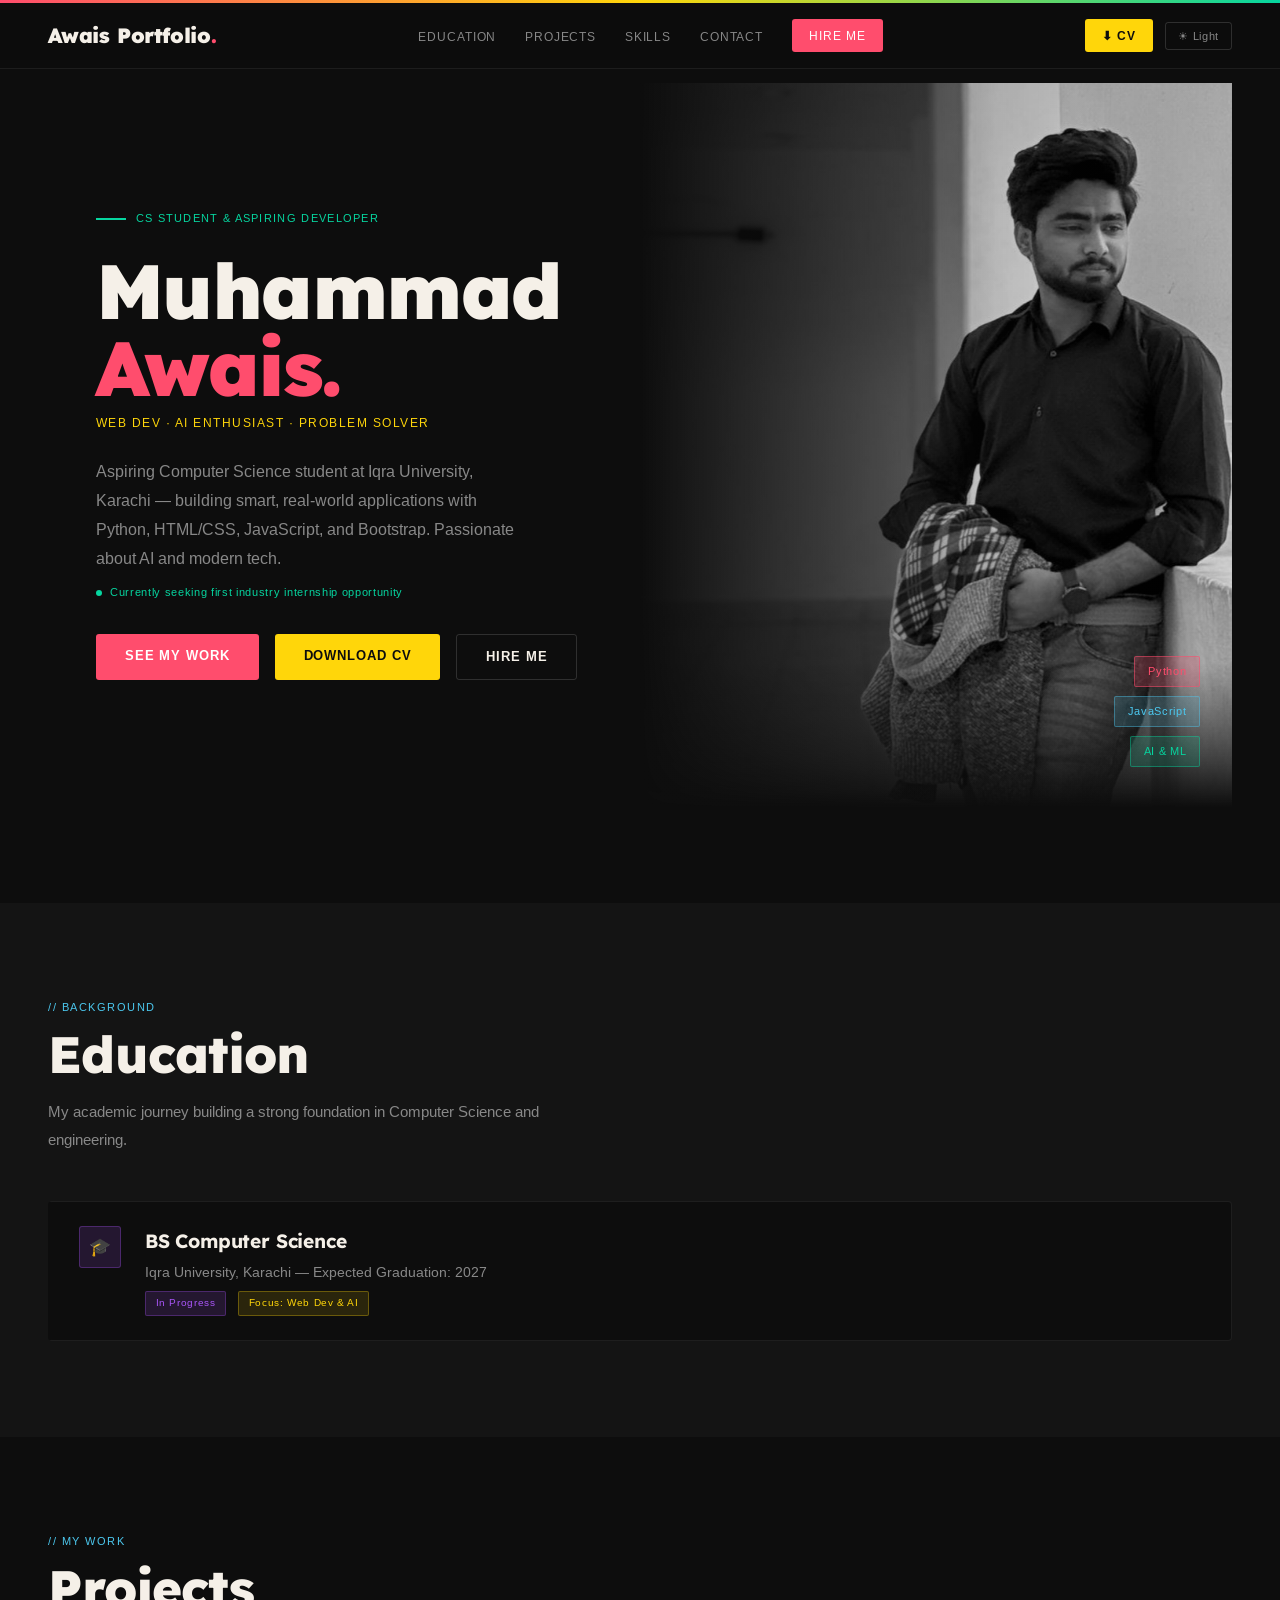
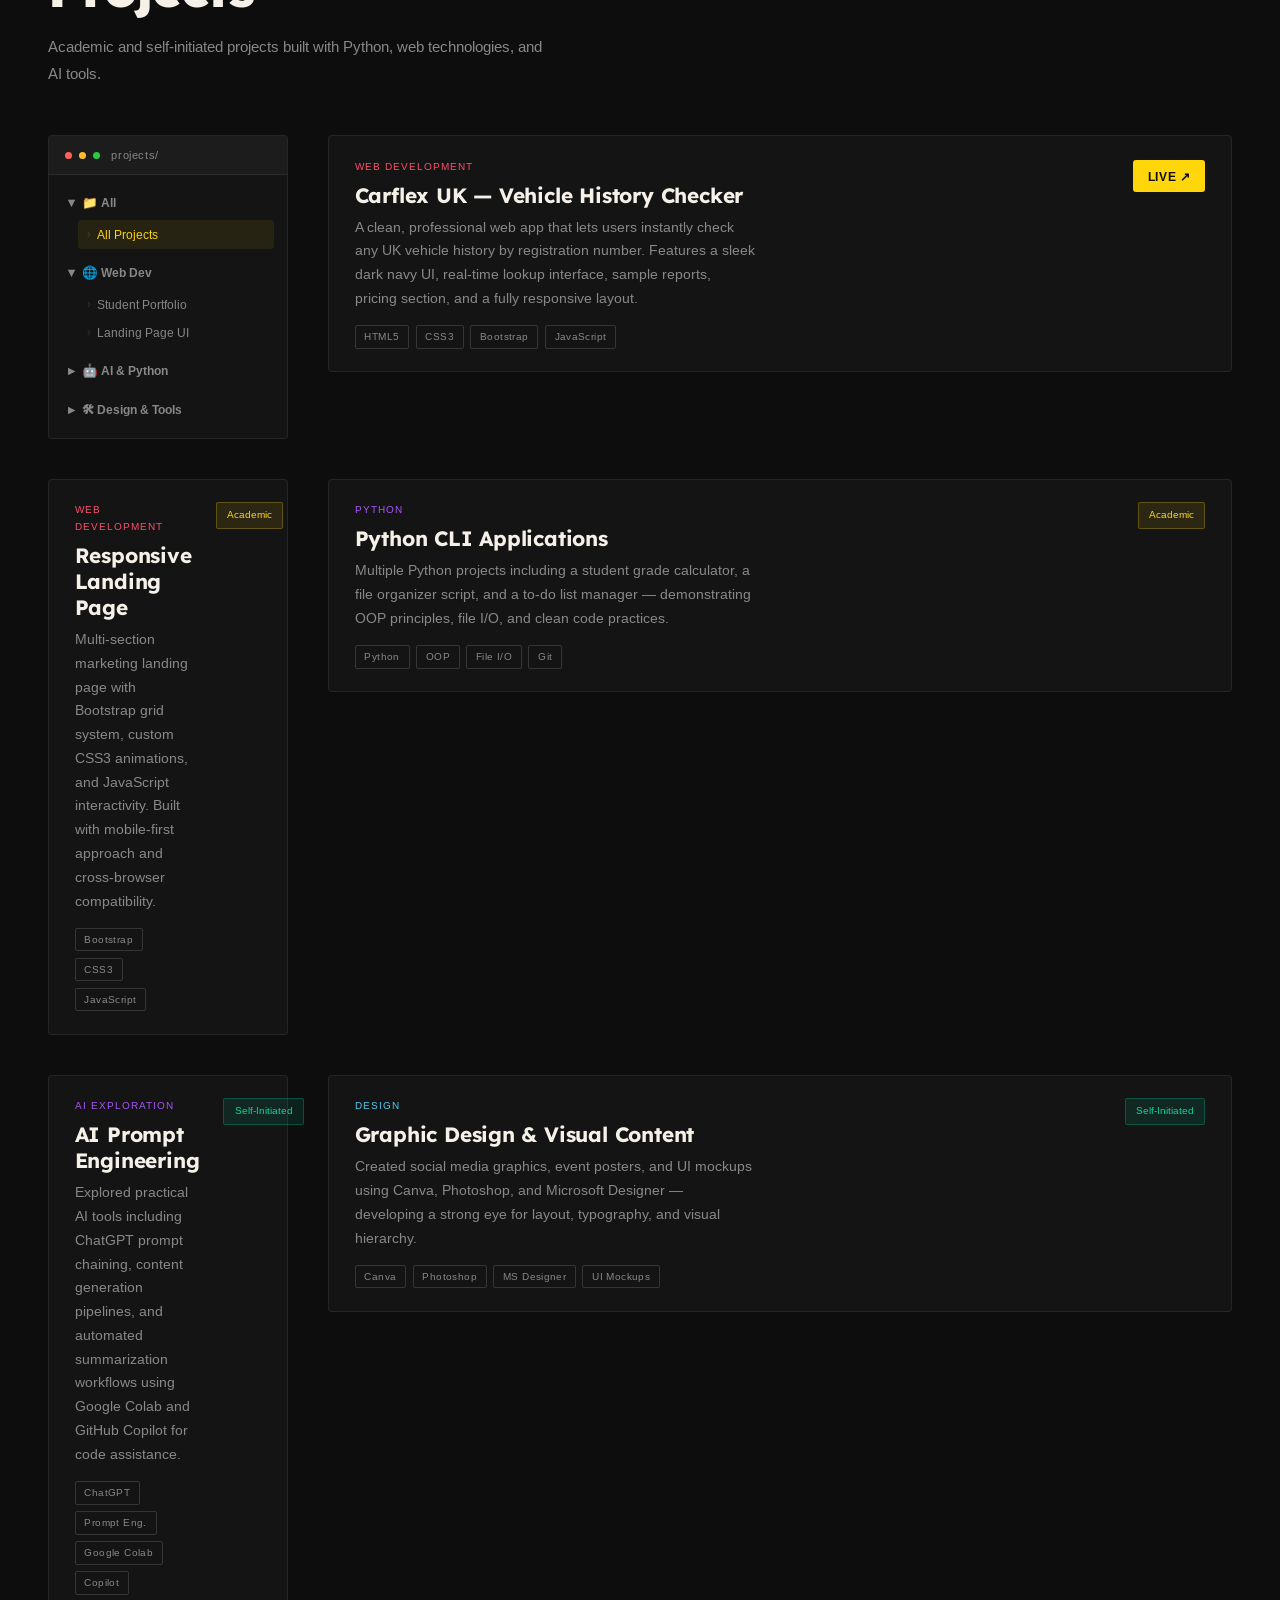
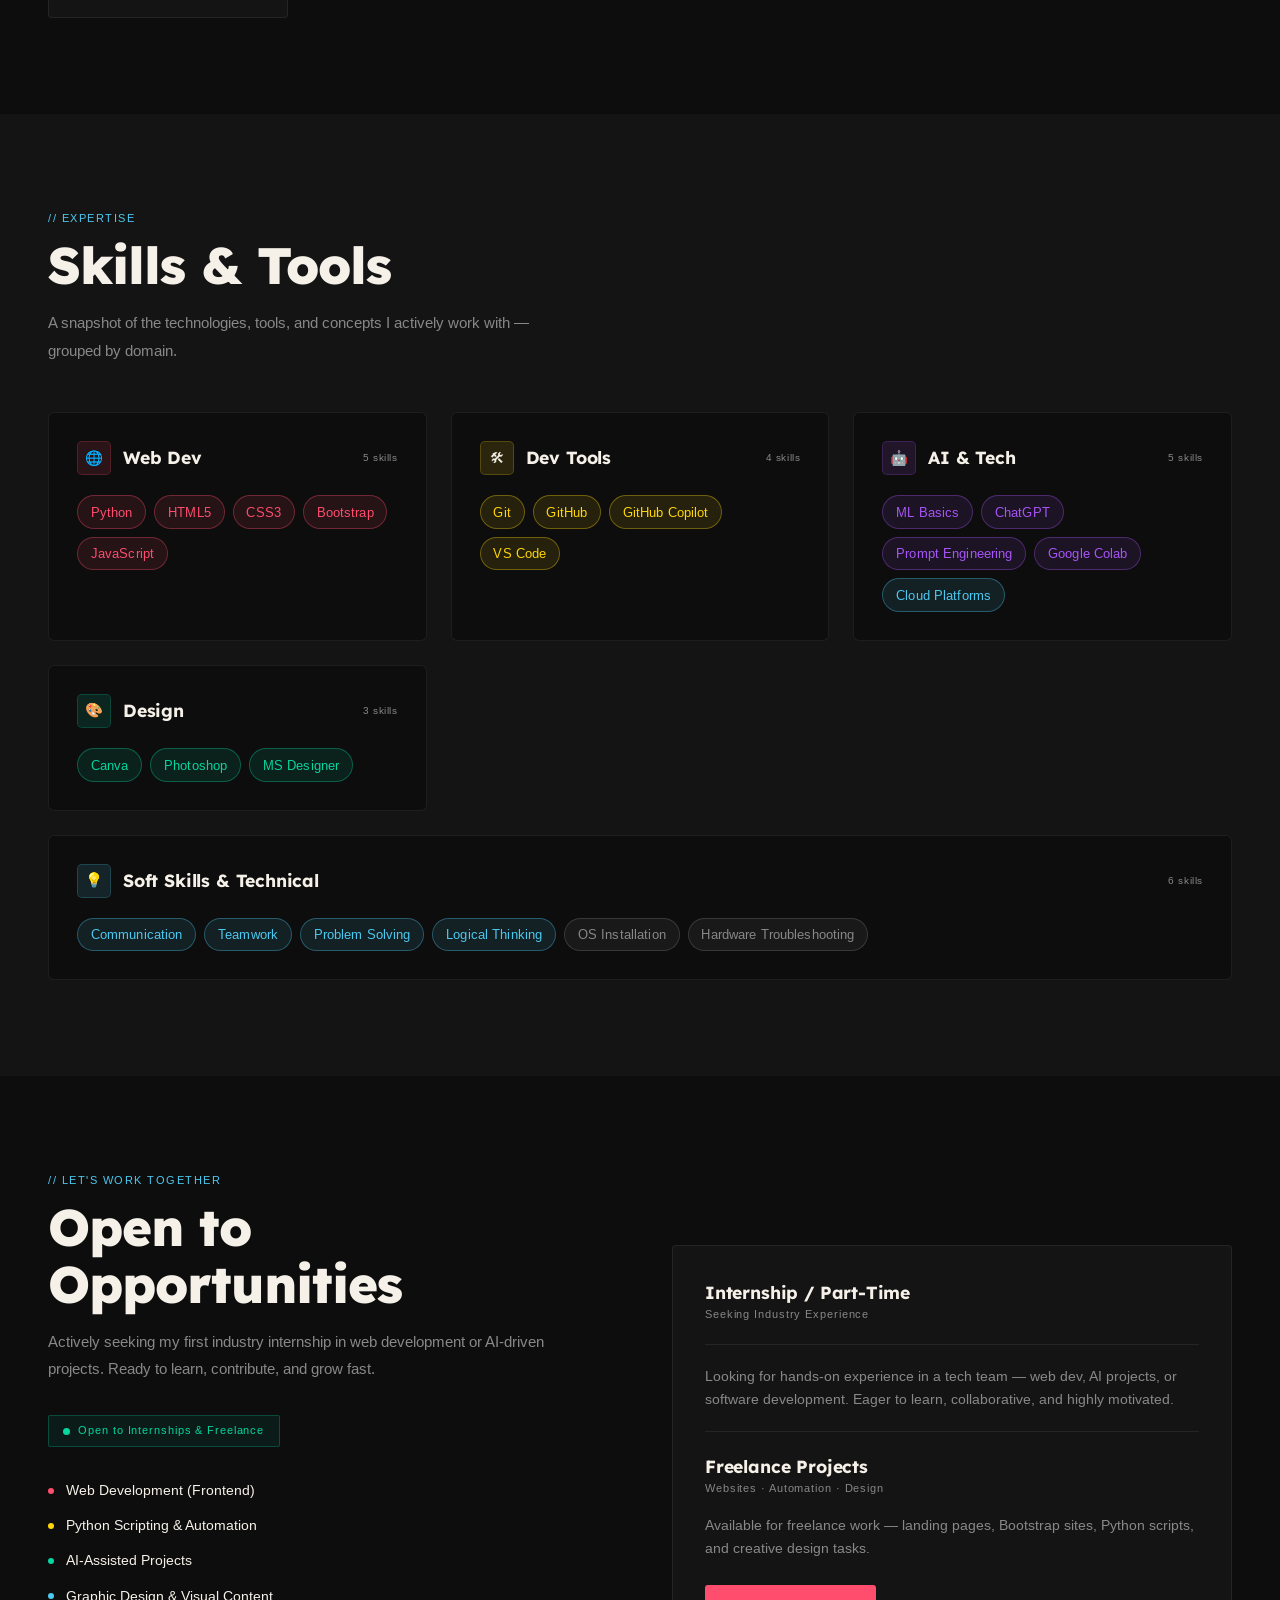
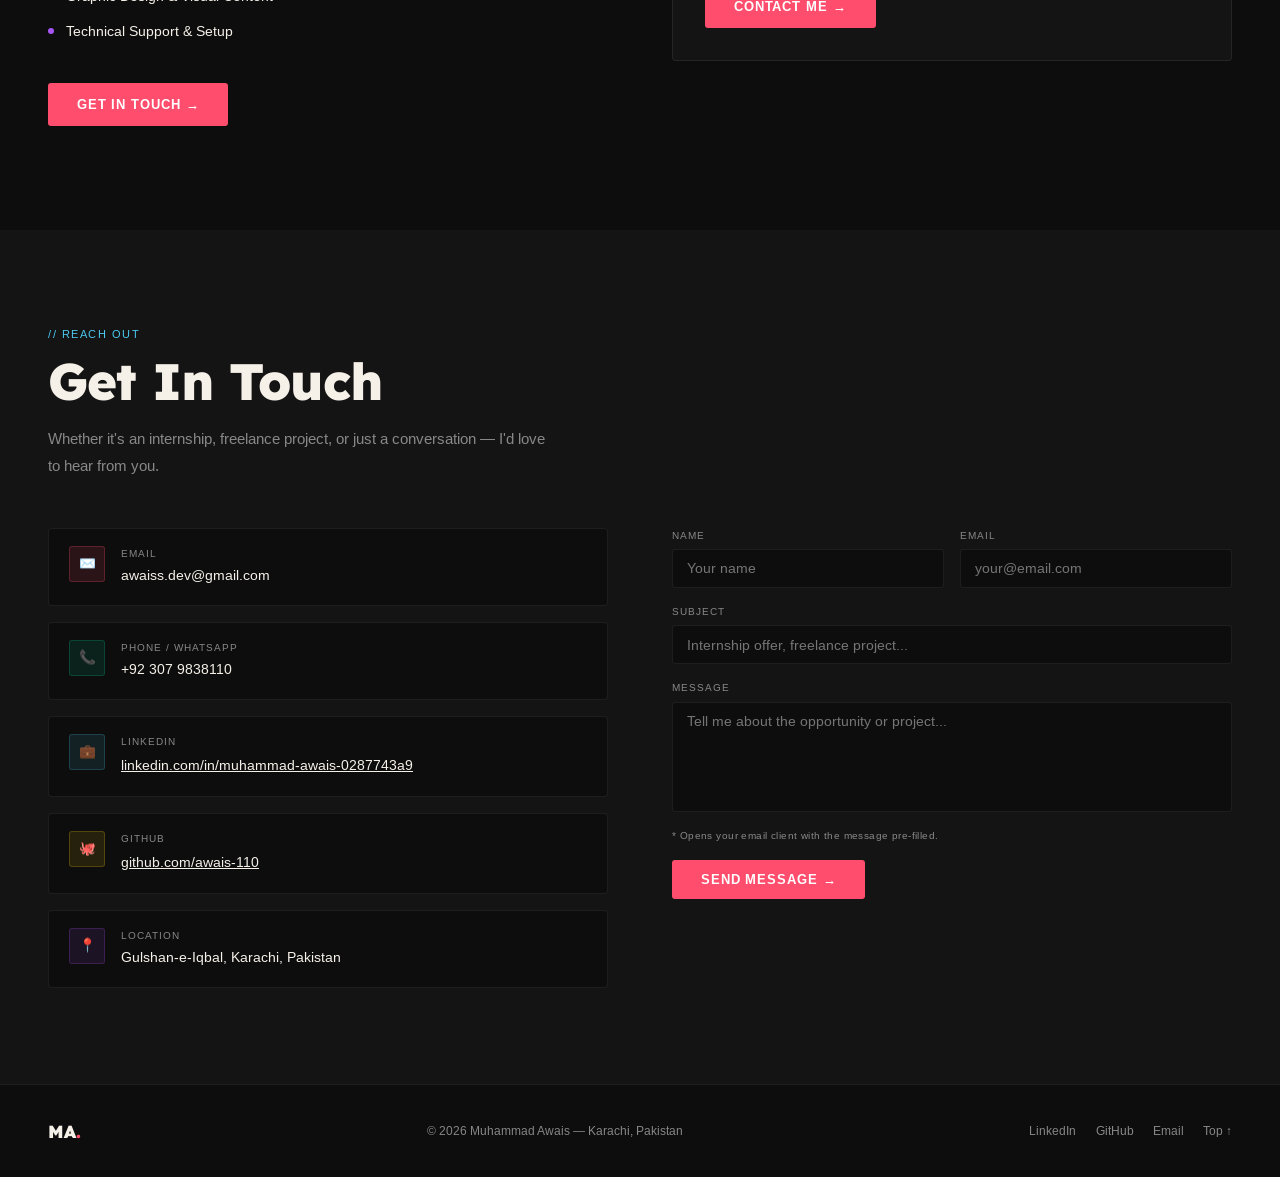
==== index.html @ 77115d13 "Rename to index.html" ====
<!DOCTYPE html>
<html lang="en">
<head>
<meta charset="UTF-8"/>
<meta name="viewport" content="width=device-width, initial-scale=1.0"/>
<title>Muhammad Awais — Portfolio</title>
<meta name="description" content="Muhammad Awais — CS student at Iqra University, Karachi. Aspiring web developer & AI enthusiast. Open to internships and freelance projects." />
<meta name="keywords" content="Muhammad Awais, portfolio, web developer, python, karachi, iqra university, internship, html css javascript" />
<meta name="author" content="Muhammad Awais" />
<meta property="og:title" content="Muhammad Awais — Portfolio" />
<meta property="og:description" content="Aspiring CS student & web developer from Karachi. Skilled in Python, HTML, CSS, Bootstrap, JavaScript & AI tools." />
<meta property="og:type" content="website" />
<meta property="og:url" content="https://muhammadawais.netlify.app/" />
<meta name="twitter:card" content="summary" />
<meta name="twitter:title" content="Muhammad Awais — Portfolio" />
<meta name="twitter:description" content="Aspiring web developer & AI enthusiast. Open to internships." />
<link rel="icon" type="image/svg+xml" href="data:image/svg+xml,<svg xmlns='http://www.w3.org/2000/svg' viewBox='0 0 32 32'><rect width='32' height='32' rx='6' fill='%23ff4d6d'/><text x='50%25' y='50%25' dominant-baseline='central' text-anchor='middle' font-family='Arial Black,sans-serif' font-size='13' font-weight='900' fill='white'>MA</text></svg>" />
<link rel="preconnect" href="https://fonts.googleapis.com"/>
<link rel="preconnect" href="https://fonts.gstatic.com" crossorigin/>
<link href="https://fonts.googleapis.com/css2?family=Arimo:ital,wght@0,400..700;1,400..700&family=Lexend+Deca:wght@100..900&display=swap" rel="stylesheet"/>
<style>
*,*::before,*::after{box-sizing:border-box;margin:0;padding:0}
:root{
  --bg:#0d0d0d;--bg2:#141414;--bg3:#1c1c1c;
  --border:rgba(255,255,255,0.07);--border2:rgba(255,255,255,0.14);
  --text:#f5f0e8;--muted:#888;
  --c1:#ff4d6d;--c2:#ffd60a;--c3:#06d6a0;--c4:#4cc9f0;--c5:#a855f7;
  --ff-head:'Lexend Deca',sans-serif;
  --ff-body:'Arimo',sans-serif;
  --ff-mono:'Arimo',sans-serif;
}
body.light{
  --bg:#f4f4ef;--bg2:#eaeae5;--bg3:#dededa;
  --border:rgba(0,0,0,0.08);--border2:rgba(0,0,0,0.16);
  --text:#0d0d0d;--muted:#555;
}
html{scroll-behavior:smooth}
body{background:var(--bg);color:var(--text);font-family:var(--ff-body);font-weight:400;line-height:1.6;overflow-x:hidden;transition:background 0.4s,color 0.4s}

/* COLOR STRIP */
.color-strip{height:3px;background:linear-gradient(to right,var(--c1),var(--c2),var(--c3),var(--c4),var(--c5));animation:stripSlide 4s linear infinite;background-size:200% 100%}
@keyframes stripSlide{0%{background-position:0% 0%}100%{background-position:200% 0%}}

/* NAV */
nav{position:fixed;top:3px;left:0;right:0;z-index:100;display:flex;align-items:center;justify-content:space-between;padding:1rem 3rem;border-bottom:1px solid var(--border);backdrop-filter:blur(20px);background:rgba(13,13,13,0.82);transition:background 0.3s}
body.light nav{background:rgba(244,244,239,0.9)}
.nav-logo{font-family:var(--ff-head);font-size:1.3rem;font-weight:900;letter-spacing:-0.01em;text-decoration:none;color:var(--text);transition:letter-spacing 0.3s}
.nav-logo:hover{letter-spacing:0.04em}
.nav-logo span{color:var(--c1)}
.nav-links{display:flex;align-items:center;gap:1.8rem;list-style:none}
.nav-links a{font-size:0.78rem;font-weight:500;letter-spacing:0.07em;text-transform:uppercase;color:var(--muted);text-decoration:none;transition:color 0.2s;position:relative}
.nav-links a::after{content:'';position:absolute;bottom:-3px;left:0;width:0;height:1px;background:var(--c1);transition:width 0.25s}
.nav-links a:hover{color:var(--text)}
.nav-links a:hover::after{width:100%}
.nav-right{display:flex;align-items:center;gap:0.75rem}

/* BUTTONS */
.btn-primary{background:var(--c1);color:#fff;padding:0.7rem 1.8rem;border:none;border-radius:3px;font-family:var(--ff-body);font-size:0.82rem;font-weight:600;letter-spacing:0.07em;text-transform:uppercase;cursor:pointer;text-decoration:none;display:inline-block;position:relative;overflow:hidden;transition:transform 0.2s,box-shadow 0.2s}
.btn-primary::before{content:'';position:absolute;top:0;left:-100%;width:100%;height:100%;background:rgba(255,255,255,0.15);transition:left 0.35s ease}
.btn-primary:hover{transform:translateY(-2px);box-shadow:0 8px 25px rgba(255,77,109,0.4)}
.btn-primary:hover::before{left:100%}
.btn-primary:active{transform:translateY(0) scale(0.97)}

.btn-cv{background:var(--c2);color:#0d0d0d;padding:0.7rem 1.8rem;border:none;border-radius:3px;font-family:var(--ff-body);font-size:0.82rem;font-weight:600;letter-spacing:0.07em;text-transform:uppercase;cursor:pointer;text-decoration:none;display:inline-block;position:relative;overflow:hidden;transition:transform 0.2s,box-shadow 0.2s}
.btn-cv::before{content:'';position:absolute;top:0;left:-100%;width:100%;height:100%;background:rgba(255,255,255,0.2);transition:left 0.35s ease}
.btn-cv:hover{transform:translateY(-2px);box-shadow:0 8px 25px rgba(255,214,10,0.4)}
.btn-cv:hover::before{left:100%}
.btn-cv:active{transform:translateY(0) scale(0.97)}

.btn-outline{background:transparent;color:var(--text);padding:0.7rem 1.8rem;border:1px solid var(--border2);border-radius:3px;font-family:var(--ff-body);font-size:0.82rem;font-weight:600;letter-spacing:0.07em;text-transform:uppercase;cursor:pointer;text-decoration:none;display:inline-block;position:relative;overflow:hidden;transition:border-color 0.25s,color 0.25s,transform 0.2s}
.btn-outline::before{content:'';position:absolute;inset:0;background:var(--c4);opacity:0;transition:opacity 0.25s;z-index:-1}
.btn-outline:hover{border-color:var(--c4);color:#0d0d0d;transform:translateY(-2px)}
.btn-outline:hover::before{opacity:1}
.btn-outline:active{transform:translateY(0) scale(0.97)}

.cv-btn{background:var(--c2);color:#0d0d0d;padding:0.42rem 1.1rem;border-radius:3px;font-size:0.75rem;font-weight:600;letter-spacing:0.07em;text-transform:uppercase;text-decoration:none;font-family:var(--ff-body);transition:transform 0.2s,box-shadow 0.2s;display:inline-block}
.cv-btn:hover{transform:translateY(-2px);box-shadow:0 6px 18px rgba(255,214,10,0.35)}
.cv-btn:active{transform:scale(0.97)}

.hire-btn{background:var(--c1);color:#fff !important;padding:0.42rem 1.1rem;border-radius:3px;font-size:0.78rem !important;letter-spacing:0.07em;transition:transform 0.2s,box-shadow 0.2s !important;display:inline-block}
.hire-btn:hover{transform:translateY(-2px);box-shadow:0 6px 18px rgba(255,77,109,0.4) !important;opacity:1 !important}
.hire-btn:active{transform:scale(0.97)}

.theme-btn{background:none;border:1px solid var(--border2);border-radius:3px;color:var(--muted);font-family:var(--ff-mono);font-size:0.68rem;letter-spacing:0.06em;padding:0.38rem 0.75rem;cursor:pointer;transition:all 0.2s;display:flex;align-items:center;gap:0.35rem}
.theme-btn:hover{border-color:var(--c2);color:var(--c2);transform:translateY(-1px)}

/* HERO */
.hero{min-height:100vh;display:grid;grid-template-columns:1fr 1fr;padding-top:80px}
.hero-left{display:flex;flex-direction:column;justify-content:center;padding:5rem 3rem}

/* Hero text stagger animations */
.hero-tag{font-family:var(--ff-mono);font-size:0.68rem;color:var(--c3);letter-spacing:0.12em;text-transform:uppercase;margin-bottom:1.5rem;display:flex;align-items:center;gap:0.6rem;opacity:0;animation:slideUp 0.6s ease 0.2s forwards}
.hero-tag::before{content:'';width:30px;height:2px;background:var(--c3)}
.hero-name{font-family:var(--ff-head);font-size:clamp(3rem,6vw,5.5rem);font-weight:900;line-height:1.0;letter-spacing:-0.02em;margin-bottom:0.5rem;opacity:0;animation:slideUp 0.7s ease 0.35s forwards}
.hero-name .line2{color:var(--c1)}
.hero-title{font-family:var(--ff-mono);font-size:0.78rem;font-weight:500;color:var(--c2);letter-spacing:0.12em;margin-bottom:1.5rem;text-transform:uppercase;opacity:0;animation:slideUp 0.6s ease 0.5s forwards}
.hero-bio{font-size:0.97rem;color:var(--muted);max-width:430px;line-height:1.85;margin-bottom:0.75rem;opacity:0;animation:slideUp 0.6s ease 0.65s forwards}
.hero-seeking{font-family:var(--ff-mono);font-size:0.7rem;color:var(--c3);letter-spacing:0.06em;margin-bottom:2rem;display:flex;align-items:center;gap:0.5rem;opacity:0;animation:slideUp 0.6s ease 0.75s forwards}
.seek-dot{width:6px;height:6px;border-radius:50%;background:var(--c3);animation:blink 2s infinite;flex-shrink:0}
.hero-ctas{display:flex;gap:1rem;flex-wrap:wrap;opacity:0;animation:slideUp 0.6s ease 0.88s forwards}

@keyframes slideUp{from{opacity:0;transform:translateY(28px)}to{opacity:1;transform:translateY(0)}}
@keyframes blink{0%,100%{opacity:1}50%{opacity:0.25}}

/* HERO IMAGE */
.hero-right{position:relative;overflow:hidden;display:flex;align-items:stretch}
/* Make hero image blend with background */
.hero-photo-wrap{width:100%;height:100%;position:relative;overflow:hidden}
.hero-photo{width:100%;height:100%;object-fit:cover;object-position:55% 8%;display:block;transform:scale(1.08);animation:heroReveal 1.2s cubic-bezier(0.25,1,0.5,1) 0.1s forwards}
@keyframes heroReveal{
  0%{transform:scale(1.15);filter:brightness(0.3) grayscale(100%)}
  60%{filter:brightness(0.7) grayscale(40%)}
  100%{transform:scale(1.0);filter:brightness(1) grayscale(0%)}
}
/* Add a soft fade at the image edge for blending */
.hero-overlay{position:absolute;inset:0;background:linear-gradient(to right,var(--bg) 0%,rgba(13,13,13,0.18) 60%,transparent 100%),linear-gradient(to top,var(--bg) 0%,transparent 20%)}
body.light .hero-overlay{background:linear-gradient(to right,var(--bg) 0%,rgba(244,244,239,0.18) 60%,transparent 100%),linear-gradient(to top,var(--bg) 0%,transparent 20%)}

/* Animated scan line on image */
.hero-photo-wrap::after{content:'';position:absolute;top:-100%;left:0;right:0;height:40%;background:linear-gradient(to bottom,transparent,rgba(255,214,10,0.04),transparent);animation:scanLine 3s ease-in-out 1.5s infinite}
@keyframes scanLine{0%{top:-40%}100%{top:120%}}

.hero-pills{position:absolute;bottom:2.5rem;right:2rem;display:flex;flex-direction:column;gap:0.6rem;align-items:flex-end}
.pill{display:inline-flex;align-items:center;gap:0.5rem;font-family:var(--ff-mono);font-size:0.68rem;padding:0.35rem 0.8rem;border-radius:2px;font-weight:500;letter-spacing:0.06em;opacity:0;animation:pillPop 0.4s ease forwards;transition:transform 0.2s}
.pill:nth-child(1){animation-delay:1.1s}.pill:nth-child(2){animation-delay:1.25s}.pill:nth-child(3){animation-delay:1.4s}
.pill:hover{transform:translateX(-4px)}
@keyframes pillPop{from{opacity:0;transform:translateX(16px)}to{opacity:1;transform:translateX(0)}}
.pill-pink{background:rgba(255,77,109,0.22);border:1px solid rgba(255,77,109,0.5);color:var(--c1)}
.pill-cyan{background:rgba(76,201,240,0.15);border:1px solid rgba(76,201,240,0.4);color:var(--c4)}
.pill-green{background:rgba(6,214,160,0.15);border:1px solid rgba(6,214,160,0.4);color:var(--c3)}

/* SECTION */
section{padding:6rem 3rem}
.section-tag{font-family:var(--ff-mono);font-size:0.68rem;letter-spacing:0.14em;text-transform:uppercase;color:var(--c4);margin-bottom:0.6rem}
.section-title{font-family:var(--ff-head);font-size:clamp(2rem,4vw,3.2rem);font-weight:800;line-height:1.1;letter-spacing:-0.02em;margin-bottom:1rem}
.section-sub{color:var(--muted);font-size:0.95rem;max-width:500px;margin-bottom:3rem;line-height:1.8}

/* EDUCATION */
#education{background:var(--bg2)}
.edu-grid{display:flex;flex-direction:column;gap:1.2rem}
.edu-card{background:var(--bg);border:1px solid var(--border);border-left:3px solid transparent;border-radius:4px;padding:1.5rem 1.75rem;display:flex;gap:1.5rem;align-items:flex-start;transition:border-color 0.25s,border-left-color 0.25s,transform 0.25s,box-shadow 0.25s}
.edu-card:hover{border-color:var(--border2);border-left-color:var(--c5);transform:translateX(6px);box-shadow:-4px 0 20px rgba(168,85,247,0.1)}
.edu-icon{width:42px;height:42px;border-radius:3px;display:flex;align-items:center;justify-content:center;font-size:1.1rem;flex-shrink:0;transition:transform 0.25s}
.edu-card:hover .edu-icon{transform:scale(1.1) rotate(-4deg)}
.edu-icon.uni{background:rgba(168,85,247,0.15);border:1px solid rgba(168,85,247,0.3)}
.edu-icon.school{background:rgba(76,201,240,0.12);border:1px solid rgba(76,201,240,0.25)}
.edu-body{flex:1}
.edu-degree{font-family:var(--ff-head);font-size:1.2rem;font-weight:700;letter-spacing:-0.01em;margin-bottom:0.25rem}
.edu-school{font-size:0.88rem;color:var(--muted);margin-bottom:0.5rem}
.edu-meta{display:flex;gap:0.75rem;flex-wrap:wrap}
.edu-badge{font-family:var(--ff-mono);font-size:0.65rem;padding:0.2rem 0.6rem;border-radius:2px;letter-spacing:0.06em}
.badge-purple{background:rgba(168,85,247,0.15);border:1px solid rgba(168,85,247,0.3);color:var(--c5)}
.badge-cyan{background:rgba(76,201,240,0.12);border:1px solid rgba(76,201,240,0.25);color:var(--c4)}
.badge-yellow{background:rgba(255,214,10,0.12);border:1px solid rgba(255,214,10,0.3);color:var(--c2)}

/* PROJECTS */
#projects{background:var(--bg)}
.projects-layout{display:grid;grid-template-columns:240px 1fr;gap:2.5rem;align-items:start}
.tree-panel{border:1px solid var(--border);border-radius:4px;overflow:hidden;background:var(--bg2);position:sticky;top:90px}
.tree-header{padding:0.65rem 1rem;background:var(--bg3);border-bottom:1px solid var(--border);font-family:var(--ff-mono);font-size:0.68rem;color:var(--muted);letter-spacing:0.06em;display:flex;align-items:center;gap:0.45rem}
.dot{width:7px;height:7px;border-radius:50%}
.dr{background:#ff5f57}.dy{background:#febc2e}.dg{background:#28c840}
.tree{padding:0.5rem 0;list-style:none}
.tree-cat{padding:0.3rem 0.8rem}
.tree-cat-label{display:flex;align-items:center;gap:0.4rem;font-size:0.78rem;font-weight:600;color:var(--muted);cursor:pointer;padding:0.3rem 0.4rem;border-radius:3px;transition:color 0.15s,background 0.15s;user-select:none;font-family:var(--ff-body)}
.tree-cat-label:hover{color:var(--text);background:var(--bg3)}
.tree-arrow{font-size:0.55rem;transition:transform 0.2s;display:inline-block}
.tree-cat.open>.tree-cat-label .tree-arrow{transform:rotate(90deg)}
.tree-items{list-style:none;padding-left:1rem;display:none;margin-top:0.15rem}
.tree-cat.open .tree-items{display:block}
.tree-item{padding:0.28rem 0.6rem;font-size:0.76rem;color:var(--muted);cursor:pointer;border-radius:3px;display:flex;align-items:center;gap:0.35rem;transition:color 0.15s,background 0.15s,padding-left 0.2s;font-family:var(--ff-body)}
.tree-item::before{content:"›";color:var(--border2);font-size:0.68rem}
.tree-item:hover{color:var(--text);background:var(--bg3);padding-left:0.9rem}
.tree-item.active{color:var(--c2);background:rgba(255,214,10,0.08)}
.projects-grid{display:flex;flex-direction:column;gap:1.2rem}
.proj-card{background:var(--bg2);border:1px solid var(--border);border-radius:4px;padding:1.4rem 1.6rem;display:flex;justify-content:space-between;align-items:flex-start;gap:1.5rem;transition:border-color 0.25s,transform 0.25s,box-shadow 0.25s}
.proj-card:hover{transform:translateY(-4px)}
.proj-card.hidden{display:none}
.proj-card[data-cat="web"]:hover{border-color:rgba(255,77,109,0.5);box-shadow:0 8px 30px rgba(255,77,109,0.08)}
.proj-card[data-cat="ai"]:hover{border-color:rgba(168,85,247,0.5);box-shadow:0 8px 30px rgba(168,85,247,0.08)}
.proj-card[data-cat="tools"]:hover{border-color:rgba(76,201,240,0.5);box-shadow:0 8px 30px rgba(76,201,240,0.08)}
.proj-info{flex:1}
.proj-cat{font-family:var(--ff-mono);font-size:0.65rem;letter-spacing:0.1em;text-transform:uppercase;margin-bottom:0.4rem}
.cat-web{color:var(--c1)}.cat-ai{color:var(--c5)}.cat-tools{color:var(--c4)}
.proj-name{font-family:var(--ff-head);font-size:1.3rem;font-weight:700;letter-spacing:-0.01em;margin-bottom:0.5rem;line-height:1.25;transition:color 0.2s}
.proj-card[data-cat="web"]:hover .proj-name{color:var(--c1)}
.proj-card[data-cat="ai"]:hover .proj-name{color:var(--c5)}
.proj-card[data-cat="tools"]:hover .proj-name{color:var(--c4)}
.proj-desc{font-size:0.85rem;color:var(--muted);line-height:1.75;max-width:400px;margin-bottom:0.9rem}
.proj-tags{display:flex;gap:0.4rem;flex-wrap:wrap}
.tag{font-family:var(--ff-mono);font-size:0.62rem;padding:0.18rem 0.55rem;border:1px solid var(--border2);border-radius:2px;color:var(--muted);letter-spacing:0.04em;transition:border-color 0.2s,color 0.2s}
.proj-card:hover .tag{border-color:var(--border2)}
.proj-status{font-family:var(--ff-mono);font-size:0.65rem;padding:0.25rem 0.65rem;border-radius:2px;white-space:nowrap;align-self:flex-start;flex-shrink:0}
.status-academic{background:rgba(255,214,10,0.1);border:1px solid rgba(255,214,10,0.25);color:var(--c2)}
.status-personal{background:rgba(6,214,160,0.1);border:1px solid rgba(6,214,160,0.25);color:var(--c3)}

/* SKILLS */
#skills{background:var(--bg2)}
/* SKILLS - redesigned */
.skills-grid-layout{display:grid;grid-template-columns:repeat(auto-fit,minmax(300px,1fr));gap:1.5rem}
.skill-category-card{background:var(--bg);border:1px solid var(--border);border-radius:6px;padding:1.75rem;transition:border-color 0.25s,transform 0.25s;position:relative;overflow:hidden}
.skill-category-card::before{content:'';position:absolute;top:0;left:0;right:0;height:2px;opacity:0;transition:opacity 0.25s}
.skill-category-card:hover{transform:translateY(-4px)}
.skill-category-card:hover::before{opacity:1}
.scc-web::before{background:var(--c1)}.scc-web:hover{border-color:rgba(255,77,109,0.3)}
.scc-tools::before{background:var(--c2)}.scc-tools:hover{border-color:rgba(255,214,10,0.3)}
.scc-ai::before{background:var(--c5)}.scc-ai:hover{border-color:rgba(168,85,247,0.3)}
.scc-design::before{background:var(--c3)}.scc-design:hover{border-color:rgba(6,214,160,0.3)}
.scc-soft::before{background:var(--c4)}.scc-soft:hover{border-color:rgba(76,201,240,0.3)}
.skill-cat-header{display:flex;align-items:center;gap:0.75rem;margin-bottom:1.25rem}
.skill-cat-icon{width:34px;height:34px;border-radius:5px;display:flex;align-items:center;justify-content:center;font-size:0.9rem;flex-shrink:0}
.icon-web{background:rgba(255,77,109,0.12);border:1px solid rgba(255,77,109,0.2)}
.icon-tools{background:rgba(255,214,10,0.12);border:1px solid rgba(255,214,10,0.2)}
.icon-ai{background:rgba(168,85,247,0.12);border:1px solid rgba(168,85,247,0.2)}
.icon-design{background:rgba(6,214,160,0.12);border:1px solid rgba(6,214,160,0.2)}
.icon-soft{background:rgba(76,201,240,0.12);border:1px solid rgba(76,201,240,0.2)}
.skill-cat-name{font-family:var(--ff-head);font-size:1.1rem;font-weight:700;letter-spacing:-0.01em;line-height:1}
.skill-cat-count{font-family:var(--ff-mono);font-size:0.62rem;color:var(--muted);margin-left:auto;letter-spacing:0.06em}
.skill-items{display:flex;flex-wrap:wrap;gap:0.5rem}
.sk{font-family:var(--ff-body);font-size:0.8rem;font-weight:500;padding:0.35rem 0.8rem;border-radius:20px;border:1px solid;transition:transform 0.18s,box-shadow 0.18s,filter 0.18s;cursor:default;letter-spacing:0.01em}
.sk:hover{transform:translateY(-2px) scale(1.04);filter:brightness(1.15)}
.sk-pink{background:rgba(255,77,109,0.1);border-color:rgba(255,77,109,0.35);color:var(--c1)}
.sk-pink:hover{box-shadow:0 4px 14px rgba(255,77,109,0.25)}
.sk-yellow{background:rgba(255,214,10,0.1);border-color:rgba(255,214,10,0.35);color:var(--c2)}
.sk-yellow:hover{box-shadow:0 4px 14px rgba(255,214,10,0.25)}
.sk-purple{background:rgba(168,85,247,0.1);border-color:rgba(168,85,247,0.35);color:var(--c5)}
.sk-purple:hover{box-shadow:0 4px 14px rgba(168,85,247,0.25)}
.sk-green{background:rgba(6,214,160,0.1);border-color:rgba(6,214,160,0.35);color:var(--c3)}
.sk-green:hover{box-shadow:0 4px 14px rgba(6,214,160,0.2)}
.sk-cyan{background:rgba(76,201,240,0.1);border-color:rgba(76,201,240,0.35);color:var(--c4)}
.sk-cyan:hover{box-shadow:0 4px 14px rgba(76,201,240,0.2)}
.sk-gray{background:rgba(255,255,255,0.05);border-color:rgba(255,255,255,0.14);color:var(--muted)}
body.light .sk-gray{background:rgba(0,0,0,0.04);border-color:rgba(0,0,0,0.14)}
.sk-gray:hover{box-shadow:0 4px 14px rgba(255,255,255,0.06)}

/* HIRE */
#hire{background:var(--bg)}
.hire-inner{display:grid;grid-template-columns:1fr 1fr;gap:4rem;align-items:center}
.hire-text .section-sub{margin-bottom:2rem}
.avail{display:inline-flex;align-items:center;gap:0.5rem;font-family:var(--ff-mono);font-size:0.7rem;color:var(--c3);letter-spacing:0.08em;margin-bottom:2rem;background:rgba(6,214,160,0.08);border:1px solid rgba(6,214,160,0.25);padding:0.4rem 0.9rem;border-radius:2px}
.avail-dot{width:7px;height:7px;border-radius:50%;background:var(--c3);animation:blink 2s infinite}
.services{display:flex;flex-direction:column;gap:0.75rem;margin-bottom:2.5rem}
.svc{display:flex;align-items:center;gap:0.75rem;font-size:0.9rem;color:var(--text);transition:transform 0.2s;cursor:default}
.svc:hover{transform:translateX(6px)}
.svc-dot{width:6px;height:6px;border-radius:50%;flex-shrink:0}
.hire-card{background:var(--bg2);border:1px solid var(--border);border-radius:4px;padding:2rem;display:flex;flex-direction:column;gap:1rem;transition:border-color 0.3s,transform 0.3s}
.hire-card:hover{border-color:var(--border2);transform:translateY(-4px)}
.hire-card-title{font-family:var(--ff-head);font-size:1.1rem;font-weight:700;letter-spacing:-0.01em}
.hire-price{font-family:var(--ff-mono);font-size:0.7rem;color:var(--muted);letter-spacing:0.08em}
.hire-card-desc{font-size:0.85rem;color:var(--muted);line-height:1.7}
.hire-divider{height:1px;background:var(--border);margin:0.25rem 0}

/* CONTACT */
#contact{background:var(--bg2)}
.contact-grid{display:grid;grid-template-columns:1fr 1fr;gap:4rem;align-items:start}
.contact-info{display:flex;flex-direction:column;gap:1rem}
.contact-card{display:flex;align-items:flex-start;gap:1rem;padding:1.1rem 1.25rem;background:var(--bg);border:1px solid var(--border);border-radius:4px;transition:border-color 0.2s,transform 0.2s}
.contact-card:hover{border-color:var(--border2);transform:translateX(5px)}
.contact-icon{width:36px;height:36px;border-radius:3px;display:flex;align-items:center;justify-content:center;font-size:0.85rem;flex-shrink:0;transition:transform 0.25s}
.contact-card:hover .contact-icon{transform:scale(1.15) rotate(-5deg)}
.ci-red{background:rgba(255,77,109,0.12);border:1px solid rgba(255,77,109,0.25)}
.ci-cyan{background:rgba(76,201,240,0.1);border:1px solid rgba(76,201,240,0.2)}
.ci-purple{background:rgba(168,85,247,0.1);border:1px solid rgba(168,85,247,0.2)}
.ci-green{background:rgba(6,214,160,0.1);border:1px solid rgba(6,214,160,0.2)}
.ci-yellow{background:rgba(255,214,10,0.1);border:1px solid rgba(255,214,10,0.2)}
.contact-lbl{font-family:var(--ff-mono);font-size:0.62rem;letter-spacing:0.1em;text-transform:uppercase;color:var(--muted);margin-bottom:0.15rem}
.contact-val{font-size:0.88rem;color:var(--text);word-break:break-all}
.contact-form{display:flex;flex-direction:column;gap:1rem}
.form-row{display:grid;grid-template-columns:1fr 1fr;gap:1rem}
.fg{display:flex;flex-direction:column;gap:0.35rem}
.fg label{font-family:var(--ff-mono);font-size:0.62rem;letter-spacing:0.1em;text-transform:uppercase;color:var(--muted)}
.fg input,.fg textarea{background:var(--bg);border:1px solid var(--border);border-radius:3px;color:var(--text);font-family:var(--ff-body);font-size:0.9rem;padding:0.65rem 0.9rem;outline:none;transition:border-color 0.25s,transform 0.2s;resize:none}
.fg input:focus,.fg textarea:focus{border-color:var(--c1);transform:scale(1.01)}
.fg textarea{min-height:110px}
.form-note{font-family:var(--ff-mono);font-size:0.65rem;color:var(--muted);letter-spacing:0.04em}

/* FOOTER */
footer{border-top:1px solid var(--border);padding:2rem 3rem;display:flex;justify-content:space-between;align-items:center}
.footer-logo{font-family:var(--ff-head);font-size:1.1rem;font-weight:900;letter-spacing:-0.01em;transition:letter-spacing 0.3s}
.footer-logo:hover{letter-spacing:0.04em}
.footer-logo span{color:var(--c1)}
.footer-copy{font-size:0.78rem;color:var(--muted)}
.footer-socials{display:flex;gap:1.2rem}
.footer-socials a{font-size:0.78rem;color:var(--muted);text-decoration:none;transition:color 0.2s,transform 0.2s;display:inline-block}
.footer-socials a:hover{color:var(--text);transform:translateY(-2px)}

.proj-live-btn{display:inline-flex;align-items:center;gap:0.3rem;font-family:var(--ff-body);font-size:0.75rem;font-weight:600;letter-spacing:0.06em;text-transform:uppercase;color:#0d0d0d;background:var(--c2);padding:0.4rem 0.9rem;border-radius:3px;text-decoration:none;white-space:nowrap;align-self:flex-start;flex-shrink:0;transition:transform 0.2s,box-shadow 0.2s;margin-top:0.1rem}
.proj-live-btn:hover{transform:translateY(-2px);box-shadow:0 6px 18px rgba(255,214,10,0.35)}
.proj-live-btn:active{transform:scale(0.97)}

/* SCROLL PROGRESS BAR */
#progress-bar{position:fixed;top:3px;left:0;height:3px;background:var(--c1);z-index:200;width:0%;transition:width 0.1s linear}

/* FADE IN */
.fade-in{opacity:0;transform:translateY(24px);transition:opacity 0.6s ease,transform 0.6s ease}
.fade-in.visible{opacity:1;transform:none}


/* HAMBURGER */
.hamburger{display:none;flex-direction:column;gap:5px;cursor:pointer;padding:4px;border:none;background:none}
.hamburger span{display:block;width:22px;height:2px;background:var(--text);border-radius:2px;transition:transform 0.3s,opacity 0.3s}
.hamburger.open span:nth-child(1){transform:translateY(7px) rotate(45deg)}
.hamburger.open span:nth-child(2){opacity:0}
.hamburger.open span:nth-child(3){transform:translateY(-7px) rotate(-45deg)}
.mobile-menu{display:none;position:fixed;top:56px;left:0;right:0;background:var(--bg2);border-bottom:1px solid var(--border);padding:1.5rem 2rem;flex-direction:column;gap:1.25rem;z-index:99;backdrop-filter:blur(20px)}
.mobile-menu.open{display:flex}
.mobile-menu a{font-size:1rem;font-weight:500;color:var(--muted);text-decoration:none;letter-spacing:0.06em;text-transform:uppercase;transition:color 0.2s}
.mobile-menu a:hover{color:var(--text)}
.mobile-menu .mm-hire{color:var(--c1);font-weight:700}
@media(max-width:768px){
  .hamburger{display:flex}
  .nav-right{gap:0.5rem}
}


/* TOAST */
.toast{position:fixed;bottom:2rem;left:50%;transform:translateX(-50%) translateY(20px);background:var(--c3);color:#0d0d0d;font-family:var(--ff-body);font-size:0.85rem;font-weight:600;padding:0.75rem 1.75rem;border-radius:4px;opacity:0;pointer-events:none;transition:opacity 0.3s,transform 0.3s;z-index:200;white-space:nowrap;letter-spacing:0.02em}
.toast.show{opacity:1;transform:translateX(-50%) translateY(0)}

/* BACK TO TOP */
.btt{position:fixed;bottom:2rem;right:2rem;width:42px;height:42px;background:var(--c1);color:#fff;border:none;border-radius:50%;font-size:1.1rem;cursor:pointer;display:flex;align-items:center;justify-content:center;opacity:0;pointer-events:none;transform:translateY(12px);transition:opacity 0.3s,transform 0.3s,box-shadow 0.2s;z-index:99;font-family:var(--ff-body)}
.btt.visible{opacity:1;pointer-events:all;transform:translateY(0)}
.btt:hover{box-shadow:0 6px 20px rgba(255,77,109,0.45);transform:translateY(-3px)}
.btt:active{transform:scale(0.94)}

/* MOBILE */
@media(max-width:768px){
  nav{padding:1rem 1.5rem}
  .nav-links{display:none}
  .hero{grid-template-columns:1fr;min-height:auto}
  .hero-right{height:65vw}
  .hero-left{padding:2rem 1.5rem}
  .hero-name{font-size:3.5rem}
  section{padding:4rem 1.5rem}
  .projects-layout{grid-template-columns:1fr}
  .tree-panel{position:static}
  .contact-grid,.hire-inner,.form-row{grid-template-columns:1fr}
  footer{flex-direction:column;gap:1rem;text-align:center}
}
</style>
</head>
<body>

<div id="progress-bar"></div>
<div class="color-strip"></div>

<nav>
  <a href="#" class="nav-logo">Awais Portfolio<span>.</span></a>
  <ul class="nav-links">
    <li><a href="#education">Education</a></li>
    <li><a href="#projects">Projects</a></li>
    <li><a href="#skills">Skills</a></li>
    <li><a href="#contact">Contact</a></li>
    <li><a href="#hire" class="hire-btn">Hire Me</a></li>
  </ul>
  <div class="nav-right">
    <a href="#" class="cv-btn" onclick="downloadCV();return false;">⬇ CV</a>
    <button class="theme-btn" onclick="toggleTheme()" id="themeBtn">☀ Light</button>
    <button class="hamburger" id="hamburger" onclick="toggleMenu()" aria-label="Menu">
      <span></span><span></span><span></span>
    </button>
  </div>
</nav>
<div class="mobile-menu" id="mobileMenu">
  <a href="#education" onclick="closeMenu()">Education</a>
  <a href="#projects" onclick="closeMenu()">Projects</a>
  <a href="#skills" onclick="closeMenu()">Skills</a>
  <a href="#contact" onclick="closeMenu()">Contact</a>
  <a href="#hire" class="mm-hire" onclick="closeMenu()">Hire Me</a>
  <a href="#" onclick="downloadCV();closeMenu();return false;">⬇ Download CV</a>
</div>
<button class="btt" id="btt" onclick="window.scrollTo({top:0,behavior:'smooth'})" title="Back to top">↑</button>
<div class="toast" id="toast">✓ Message sent successfully!</div>

<section class="hero" id="home">
  <div class="hero-left">
    <span class="hero-tag">CS Student &amp; Aspiring Developer</span>
    <h1 class="hero-name">Muhammad<br/><span class="line2">Awais.</span></h1>
    <div class="hero-title">Web Dev · AI Enthusiast · Problem Solver</div>
    <p class="hero-bio">Aspiring Computer Science student at Iqra University, Karachi — building smart, real-world applications with Python, HTML/CSS, JavaScript, and Bootstrap. Passionate about AI and modern tech.</p>
    <div class="hero-seeking"><span class="seek-dot"></span> Currently seeking first industry internship opportunity</div>
    <div class="hero-ctas">
      <a href="#projects" class="btn-primary">See My Work</a>
      <a href="#" class="btn-cv" onclick="downloadCV();return false;">Download CV</a>
      <a href="#hire" class="btn-outline">Hire Me</a>
    </div>
  </div>
  <div class="hero-right">
    <div class="hero-photo-wrap">
      <img src="[data-uri]" alt="Muhammad Awais" class="hero-photo"/>
      <div class="hero-overlay"></div>
      <div class="hero-pills">
        <span class="pill pill-pink">Python</span>
        <span class="pill pill-cyan">JavaScript</span>
        <span class="pill pill-green">AI &amp; ML</span>
      </div>
    </div>
  </div>
</section>

<section id="education">
  <div class="fade-in">
    <div class="section-tag">// background</div>
    <h2 class="section-title">Education</h2>
    <p class="section-sub">My academic journey building a strong foundation in Computer Science and engineering.</p>
  </div>
  <div class="edu-grid fade-in">
    <div class="edu-card">
      <div class="edu-icon uni">🎓</div>
      <div class="edu-body">
        <div class="edu-degree">BS Computer Science</div>
        <div class="edu-school">Iqra University, Karachi — Expected Graduation: 2027</div>
        <div class="edu-meta">
          <span class="edu-badge badge-purple">In Progress</span>
          <span class="edu-badge badge-yellow">Focus: Web Dev &amp; AI</span>
        </div>
      </div>
    </div>
  
</section>

<section id="projects">
  <div class="fade-in">
    <div class="section-tag">// my work</div>
    <h2 class="section-title">Projects</h2>
    <p class="section-sub">Academic and self-initiated projects built with Python, web technologies, and AI tools.</p>
  </div>
  <div class="projects-layout fade-in">
    <div class="tree-panel">
      <div class="tree-header">
        <span class="dot dr"></span><span class="dot dy"></span><span class="dot dg"></span>
        &nbsp;projects/
      </div>
      <ul class="tree">
        <li class="tree-cat open">
          <div class="tree-cat-label"><span class="tree-arrow">▶</span> 📁 All</div>
          <ul class="tree-items"><li class="tree-item active" data-filter="all">All Projects</li></ul>
        </li>
        <li class="tree-cat open">
          <div class="tree-cat-label"><span class="tree-arrow">▶</span> 🌐 Web Dev</div>
          <ul class="tree-items">
            <li class="tree-item" data-filter="web">Student Portfolio</li>
            <li class="tree-item" data-filter="web">Landing Page UI</li>
          </ul>
        </li>
        <li class="tree-cat">
          <div class="tree-cat-label"><span class="tree-arrow">▶</span> 🤖 AI &amp; Python</div>
          <ul class="tree-items">
            <li class="tree-item" data-filter="ai">Python CLI Apps</li>
            <li class="tree-item" data-filter="ai">AI Prompt Projects</li>
          </ul>
        </li>
        <li class="tree-cat">
          <div class="tree-cat-label"><span class="tree-arrow">▶</span> 🛠 Design &amp; Tools</div>
          <ul class="tree-items"><li class="tree-item" data-filter="tools">Visual Design Work</li></ul>
        </li>
      </ul>
    </div>
    <div class="projects-grid" id="projectGrid">
      <div class="proj-card" data-cat="web">
        <div class="proj-info">
          <div class="proj-cat cat-web">Web Development</div>
          <div class="proj-name">Carflex UK — Vehicle History Checker</div>
          <p class="proj-desc">A clean, professional web app that lets users instantly check any UK vehicle history by registration number. Features a sleek dark navy UI, real-time lookup interface, sample reports, pricing section, and a fully responsive layout.</p>
          <div class="proj-tags"><span class="tag">HTML5</span><span class="tag">CSS3</span><span class="tag">Bootstrap</span><span class="tag">JavaScript</span></div>
        </div>
        <a href="https://carlfex-uk.netlify.app/" target="_blank" rel="noopener noreferrer" class="proj-live-btn">Live ↗</a>
      </div>
      </div>
      <div class="proj-card" data-cat="web">
        <div class="proj-info">
          <div class="proj-cat cat-web">Web Development</div>
          <div class="proj-name">Responsive Landing Page</div>
          <p class="proj-desc">Multi-section marketing landing page with Bootstrap grid system, custom CSS3 animations, and JavaScript interactivity. Built with mobile-first approach and cross-browser compatibility.</p>
          <div class="proj-tags"><span class="tag">Bootstrap</span><span class="tag">CSS3</span><span class="tag">JavaScript</span></div>
        </div>
        <span class="proj-status status-academic">Academic</span>
      </div>
      <div class="proj-card" data-cat="ai">
        <div class="proj-info">
          <div class="proj-cat cat-ai">Python</div>
          <div class="proj-name">Python CLI Applications</div>
          <p class="proj-desc">Multiple Python projects including a student grade calculator, a file organizer script, and a to-do list manager — demonstrating OOP principles, file I/O, and clean code practices.</p>
          <div class="proj-tags"><span class="tag">Python</span><span class="tag">OOP</span><span class="tag">File I/O</span><span class="tag">Git</span></div>
        </div>
        <span class="proj-status status-academic">Academic</span>
      </div>
      <div class="proj-card" data-cat="ai">
        <div class="proj-info">
          <div class="proj-cat cat-ai">AI Exploration</div>
          <div class="proj-name">AI Prompt Engineering</div>
          <p class="proj-desc">Explored practical AI tools including ChatGPT prompt chaining, content generation pipelines, and automated summarization workflows using Google Colab and GitHub Copilot for code assistance.</p>
          <div class="proj-tags"><span class="tag">ChatGPT</span><span class="tag">Prompt Eng.</span><span class="tag">Google Colab</span><span class="tag">Copilot</span></div>
        </div>
        <span class="proj-status status-personal">Self-Initiated</span>
      </div>
      <div class="proj-card" data-cat="tools">
        <div class="proj-info">
          <div class="proj-cat cat-tools">Design</div>
          <div class="proj-name">Graphic Design &amp; Visual Content</div>
          <p class="proj-desc">Created social media graphics, event posters, and UI mockups using Canva, Photoshop, and Microsoft Designer — developing a strong eye for layout, typography, and visual hierarchy.</p>
          <div class="proj-tags"><span class="tag">Canva</span><span class="tag">Photoshop</span><span class="tag">MS Designer</span><span class="tag">UI Mockups</span></div>
        </div>
        <span class="proj-status status-personal">Self-Initiated</span>
      </div>
    </div>
  </div>
</section>

<section id="skills">
  <div class="fade-in">
    <div class="section-tag">// expertise</div>
    <h2 class="section-title">Skills &amp; Tools</h2>
    <p class="section-sub">A snapshot of the technologies, tools, and concepts I actively work with — grouped by domain.</p>
  </div>
  <div class="skills-grid-layout fade-in">

    <div class="skill-category-card scc-web">
      <div class="skill-cat-header">
        <div class="skill-cat-icon icon-web">🌐</div>
        <div class="skill-cat-name">Web Dev</div>
        <span class="skill-cat-count">5 skills</span>
      </div>
      <div class="skill-items">
        <span class="sk sk-pink">Python</span>
        <span class="sk sk-pink">HTML5</span>
        <span class="sk sk-pink">CSS3</span>
        <span class="sk sk-pink">Bootstrap</span>
        <span class="sk sk-pink">JavaScript</span>
      </div>
    </div>

    <div class="skill-category-card scc-tools">
      <div class="skill-cat-header">
        <div class="skill-cat-icon icon-tools">🛠</div>
        <div class="skill-cat-name">Dev Tools</div>
        <span class="skill-cat-count">4 skills</span>
      </div>
      <div class="skill-items">
        <span class="sk sk-yellow">Git</span>
        <span class="sk sk-yellow">GitHub</span>
        <span class="sk sk-yellow">GitHub Copilot</span>
        <span class="sk sk-yellow">VS Code</span>
      </div>
    </div>

    <div class="skill-category-card scc-ai">
      <div class="skill-cat-header">
        <div class="skill-cat-icon icon-ai">🤖</div>
        <div class="skill-cat-name">AI &amp; Tech</div>
        <span class="skill-cat-count">5 skills</span>
      </div>
      <div class="skill-items">
        <span class="sk sk-purple">ML Basics</span>
        <span class="sk sk-purple">ChatGPT</span>
        <span class="sk sk-purple">Prompt Engineering</span>
        <span class="sk sk-purple">Google Colab</span>
        <span class="sk sk-cyan">Cloud Platforms</span>
      </div>
    </div>

    <div class="skill-category-card scc-design">
      <div class="skill-cat-header">
        <div class="skill-cat-icon icon-design">🎨</div>
        <div class="skill-cat-name">Design</div>
        <span class="skill-cat-count">3 skills</span>
      </div>
      <div class="skill-items">
        <span class="sk sk-green">Canva</span>
        <span class="sk sk-green">Photoshop</span>
        <span class="sk sk-green">MS Designer</span>
      </div>
    </div>

    <div class="skill-category-card scc-soft" style="grid-column:1/-1">
      <div class="skill-cat-header">
        <div class="skill-cat-icon icon-soft">💡</div>
        <div class="skill-cat-name">Soft Skills &amp; Technical</div>
        <span class="skill-cat-count">6 skills</span>
      </div>
      <div class="skill-items">
        <span class="sk sk-cyan">Communication</span>
        <span class="sk sk-cyan">Teamwork</span>
        <span class="sk sk-cyan">Problem Solving</span>
        <span class="sk sk-cyan">Logical Thinking</span>
        <span class="sk sk-gray">OS Installation</span>
        <span class="sk sk-gray">Hardware Troubleshooting</span>
      </div>
    </div>

  </div>
</section>

<section id="hire">
  <div class="hire-inner">
    <div class="hire-text fade-in">
      <div class="section-tag">// let's work together</div>
      <h2 class="section-title">Open to Opportunities</h2>
      <p class="section-sub">Actively seeking my first industry internship in web development or AI-driven projects. Ready to learn, contribute, and grow fast.</p>
      <div class="avail"><span class="avail-dot"></span> Open to Internships &amp; Freelance</div>
      <div class="services">
        <div class="svc"><span class="svc-dot" style="background:var(--c1)"></span>Web Development (Frontend)</div>
        <div class="svc"><span class="svc-dot" style="background:var(--c2)"></span>Python Scripting &amp; Automation</div>
        <div class="svc"><span class="svc-dot" style="background:var(--c3)"></span>AI-Assisted Projects</div>
        <div class="svc"><span class="svc-dot" style="background:var(--c4)"></span>Graphic Design &amp; Visual Content</div>
        <div class="svc"><span class="svc-dot" style="background:var(--c5)"></span>Technical Support &amp; Setup</div>
      </div>
      <a href="#contact" class="btn-primary">Get In Touch →</a>
    </div>
    <div class="fade-in">
      <div class="hire-card">
        <div>
          <div class="hire-card-title">Internship / Part-Time</div>
          <div class="hire-price">Seeking Industry Experience</div>
        </div>
        <div class="hire-divider"></div>
        <div class="hire-card-desc">Looking for hands-on experience in a tech team — web dev, AI projects, or software development. Eager to learn, collaborative, and highly motivated.</div>
        <div class="hire-divider"></div>
        <div>
          <div class="hire-card-title">Freelance Projects</div>
          <div class="hire-price">Websites · Automation · Design</div>
        </div>
        <div class="hire-card-desc">Available for freelance work — landing pages, Bootstrap sites, Python scripts, and creative design tasks.</div>
        <a href="#contact" class="btn-primary" style="align-self:flex-start;margin-top:0.5rem">Contact Me →</a>
      </div>
    </div>
  </div>
</section>

<section id="contact">
  <div class="fade-in">
    <div class="section-tag">// reach out</div>
    <h2 class="section-title">Get In Touch</h2>
    <p class="section-sub">Whether it's an internship, freelance project, or just a conversation — I'd love to hear from you.</p>
  </div>
  <div class="contact-grid fade-in">
    <div class="contact-info">
      <div class="contact-card">
        <div class="contact-icon ci-red">✉️</div>
        <div><div class="contact-lbl">Email</div><div class="contact-val">awaiss.dev@gmail.com</div></div>
      </div>
      <div class="contact-card">
        <div class="contact-icon ci-green">📞</div>
        <div><div class="contact-lbl">Phone / WhatsApp</div><div class="contact-val">+92 307 9838110</div></div>
      </div>
      <div class="contact-card">
        <div class="contact-icon ci-cyan">💼</div>
        <div><div class="contact-lbl">LinkedIn</div><a href="https://linkedin.com/in/muhammad-awais-0287743a9" target="_blank" class="contact-val">linkedin.com/in/muhammad-awais-0287743a9</a></div>
      </div>
      <div class="contact-card">
        <div class="contact-icon ci-yellow">🐙</div>
        <div><div class="contact-lbl">GitHub</div><a href="https://github.com/awais-110" target="_blank" class="contact-val">github.com/awais-110</a></div>
      </div>
      <div class="contact-card">
        <div class="contact-icon ci-purple">📍</div>
        <div><div class="contact-lbl">Location</div><div class="contact-val">Gulshan-e-Iqbal, Karachi, Pakistan</div></div>
      </div>
    </div>
    <form class="contact-form" id="contactForm">
      <div class="form-row">
        <div class="fg"><label>Name</label><input type="text" id="fname" placeholder="Your name" required/></div>
        <div class="fg"><label>Email</label><input type="email" id="femail" placeholder="your@email.com" required/></div>
      </div>
      <div class="fg"><label>Subject</label><input type="text" id="fsubject" placeholder="Internship offer, freelance project..."/></div>
      <div class="fg"><label>Message</label><textarea id="fmessage" placeholder="Tell me about the opportunity or project..."></textarea></div>
      <p class="form-note">* Opens your email client with the message pre-filled.</p>
      <button type="submit" class="btn-primary" style="align-self:flex-start">Send Message →</button>
    </form>
  </div>
</section>

<footer>
  <div class="footer-logo">MA<span>.</span></div>
  <div class="footer-copy">© <span id="year"></span> Muhammad Awais — Karachi, Pakistan</div>
  <div class="footer-socials">
    <a href="https://linkedin.com/in/muhammad-awais-0287743a9" target="_blank">LinkedIn</a>
    <a href="https://github.com/muhammad-awais-dev" target="_blank">GitHub</a>
    <a href="mailto:awaiss.dev@gmail.com">Email</a>
    <a href="#home">Top ↑</a>
  </div>
</footer>

<script>
document.getElementById('year').textContent = new Date().getFullYear();

// Hamburger menu
function toggleMenu(){
  document.getElementById('hamburger').classList.toggle('open');
  document.getElementById('mobileMenu').classList.toggle('open');
}
function closeMenu(){
  document.getElementById('hamburger').classList.remove('open');
  document.getElementById('mobileMenu').classList.remove('open');
}

// Back to top visibility
window.addEventListener('scroll', () => {
  const btt = document.getElementById('btt');
  if(window.scrollY > 400) btt.classList.add('visible');
  else btt.classList.remove('visible');
  // progress bar
  const el = document.getElementById('progress-bar');
  const pct = (window.scrollY / (document.body.scrollHeight - window.innerHeight)) * 100;
  el.style.width = Math.min(pct, 100) + '%';
});



// Theme toggle
function toggleTheme(){
  document.body.classList.toggle('light');
  document.getElementById('themeBtn').innerHTML =
    document.body.classList.contains('light') ? '☾ Dark' : '☀ Light';
}

// Download real PDF CV
function downloadCV(){
  const b64 = "[base64]/ivOYDGC6vskCLgz0x71OHgxkPBeY54FjGwnGg8SZAPn5QUnaW9ySuCVq63Tfcbttd7uPWhRZJIvFqlWr8A3e4O1X+AZv2entD3/58L8/pKzDT29//uEvH/At/vP73w5/4Ntf//zh17/ltz//nw/xvKC9Iai9/fWPH/704R8XLWSK//7hL8M/hWhj/D9zG7/+b28//PDr333+r1/e4O03v/n05fOHTz9/+PVP8oaSLH7lt5//9AHnribJXjCzv/0c7f4KOVHOLFzefv7vbz8AAP/m7ef/+eHHn4fuZIqOFEsqRqZvbJj0DTGnLGjm0fF//oe3f1v1/PG1Z2P48Xef63FgPQ59ExrHURbjwCTD8LBMA6n+4TCOTMM4OCdRQuY3GB/gJxkeUE5clMzvD/jL7QGUENz0c/hpbIlKQgShcn/BRlEJJmAl2X/QbgrtJvWucZNGS6S6Gj/R53MtZkzZSHEtUcCbfKywIN47/3kUHEvyGC41hovzHMj4ADkZZGaYn3yEU91mz4mQ81NBrPdX/I4xIDHK2LNMqV6m9oacePi16KUnjJ8Kzdvt9u/[base64]/Ymqpd5glJxIDvkxuDslzLuuVeFNwlrgIarUWWvu6uaqmXVeSiLtXB1m3OD+eGiSxp6LodpXUSDhp4bJWCHuqqvdDGiuniF/Wc4NUMvB6AYGOesQSZyjo87x6vu0fj3NMl5tfE+RcCtzn9SaE3r4VT6gkl43VKZUipOuxfh7H6qkYhRGxvfLYSuehVbChKzLRWmyckVAr7dvacc2Pt7biFz4jMNacXLFcNgNhhFvhvN4nN1MMIZmRZLXzg53M4d6+FU/gHhbpRYON5ca4YSWc3A8CmMgK5Kt6KCDJ3V0uUPatvf9op+TMm1sLc7Xs+ZRRJmKJ1Z4v1n/cNqSlJFExeH7f2+kNbFvK7fW7d6p1W11r4bde2JvefdkPo5WSSsmkr5gfQ0NKydAR+6V38AMmiVQUX9k7Y0M5eTHO8kyFiZEYy+40wI89n3ZJpprzy2Pwkrjk6OBqDPummWXzegytS1pz0PpxmlFCAoIDN5rmvaV91Xk/S3KQIBZKGYVeuQFODVkSMSjHLcfmEA5fZocvE8ZpQv7KeTc1FKfI1t3tyfw057r7btC0nvoUBJkmoCKv3ECnhkrKBhtW5qNeZ7DtsUklpuZ1cbJx1ouguToeJC6VJfuwH9lw/+SeDuiSTNyBDtilzQG2DiJi6BE6K6cCZq9YqlNDOSmX8CI+dRsgztpdx/tQTpqBM+u+OO4iZ1HmapE356IpwL5Nz+7JpcjLB7bA4LGh/G4ntqAmRrV8wp4zCuePM7+HPdc8jY6ZwLWym87/8SZd6MAZ2TzXWpqWZPy4JlIkq87npg3Y7O69VxC9Yl/bABY2QGX49Nu+s24Bd5JKIWDXuQo5mbG/rM4RMbFr3liHbe18wjfbftJ0ozVl2JR6q8P7DvWjLvv2yBud7ZxXQk0g5XXDi7CkXOBbGF7hLHS7wPCSnJjKluF17AZZnSMPg85QqYnHhSnVk/Z9p2k5NI21hzMUZwdcrx2AmlTwpTgCjA15ohwOv7UdcNuPjGYKsi/C9m2728HXtOJai/NYrGy5Po5KqXiKy+DLu5Gdk2nWjQBYq/8PZ6eXfQnVelQhr+KSR+0SxlTM6YRZksOXjmTvYZU0TYnm8bFvna6Mj9bd7PQxf9w9hEj5de+NaioiuuW96Tbr2iuzZRZ0n6bd5/U0dYdtG0rGKvBKIGxqyRJHMLXHpdQc9sP9EnNPKGBx3l0lKM0pI/gF/h7DJEJ5fa68Yo9TLlaqA2c/nv9u9twSB3PEDIv99rIxRJSECeQb2HMRgy/PT4RDDSkkL7Dh3z1htjV9NE1PwmHoxtjZCJepb9jPvaN2StnBe/xl06o8alyAJWB/CSQxNeQpZygbE9QSd3uCLnKTMJckThuAjd7BCSUiyWspNZ2Np3fWeBaUI37AB/dF/cZeXPGwI4tS5h1PfsOec0hMrv7LiBreZWvGzIAHToPTQd7l9e0wvuBmznl2LK+bc5ZyADS3rI7bms0ZyCoj7Mso2JzEgcOkhD0DsDvy8EuCi41WB+Xk4oYv+xyQA8GBm2piB4+xHl2/w3RayiNmIOL1uybjYTAI3OJ6irJxDz0R1yOxrZX5NfEAjZhY02pbq4Lm5DWH0dxHnZahWipa9HUDwyCpg+jXtwyLJoHMr1uGgYRjx/U97SD045DJ2IpKtc/ggx7A2gvT9gDWXofILDknc1ZJWRle1nSsJUmRDbP+cYUH/KhPoT0EX0eFxkkZXXF/+g54F7iICdvVMVZBDrPtdUtTMCcsoaSfmlxhdAkHbqfKx8GcR1caJyQa84820nhW73UkSHCdIJHf0Nb5G04ZCuHNdJNUJDI4xv1FObCzMGhFLQCiABI/e7xf7basltCVkVdfAGkZptO4ETBlLwY5Bh4wj/xW//773z78dfy9KRCpBVLekNbdBiomYjeBYEKmEm78WSTyeRRFiEXK9OcXAHxchLvti6XC7APOb/mdWTAH2/JU0Eb/16rPnyDut6AAoIv+IwKIj3/SFwCNKbbpOfSPachWEObB7nh1UCiQhDQPQZDVqH6aejkqVSwJCgHfLaz7ah2G+6XzywVSeJ+fDqK1ZEO7KLDxFUtWF3u4f8myjDK47WTxPlmwJGFVyRttTzk9x9vKSd0NrlgdAknHGd/oV2xH62tPJRGRqV3QN82JQGFwjq76Fl5CAcBP47Yb+vp5+nn8qdP/encLeZJiTOdWLWlCIEQ6v2r/6X/9y7/dF669vHApdBZOGzl0U6cuIk+OOfz0FyxcvqmXZ7JNEEmrgyHwlsogs8ef/PXPG5LKT08ltgQmonxAYoM+/FRJLA7rWFbTSTVtfY2rDuKc6Qj6EYBCT3xainx6+WYJ3N2Vx1fIesDl6YDROGFhdTkw4v11zRZWdHG8Qhv7ywbEfocDwg9q0pWxDXumHiRU5zxnwT4aYnFI3E5STU5uZU6HuiVQDbP4ww+//viHf/+///KvP//x//3723/60//4z2+/+c1bfDtcUpPO/V38bVg9YVxMkIhn9uJD9yK2GRLrtxZztJM978vuYUHiQ8Z7fguk1JbRHz8nlKJ6kyKEk4WJbvdw+nRz1hFmnH0JNwuEknv2PEcAbsY0hy1IYPMb0w0iJ/[base64]/gvtLWO3pjXfGRdYWWU8lS/MC62tc6pSQHLwfu5o9dlau0Dt+cyUTOReeVPGe+uqDPrqibrpe4X2GuoCBNdSSjV0sSqIgWO/ANaKi8ti5sNbVQYEdlJTk5EhO/hwLTIwtNIWXK2cqBhTZ50FZapK0TbpOoXoBzPqDZbpMoEAafHPgGNLZ+Wye0mvplKiQpdy9ktjIHG2/GsiVjKFkqkYxC1CRWNAC8u+pexweWQnVb1dT9GzlQYXzgbOqfj/acj29oYgqLVQ8cW80ZbC3dPt1tR7ZUAKcdoNAVupsGdD12G4wPd7Yn6ghCXarm0lTdN5c2UmAxjyjJ22JicRetFuzoT9fkAloq5MZ9lSHmCvMwrfwwF7OBzw/otpQYORLr9j99XD8/CEQsZcuE9FQ/t6aONPiGeAChHtHh7dksR9YdvCWK1RZWQ0uD9yvLpmYYJ9MSOThXk9NUGW1F1v3xb2u39ne31VTz401DvmX5tzVf8xOtB+1DrTWB7bNLf4kn6mSwb1jy1nrwufXg0/MHT7QDWzJUel05+EXKAUtrLLnxoDlZM2bmyLFKD86h1uWfSiJi9P2BLJzhuXVObzZIqYD7FKfqPaylpHCT2xWuPMJLfXkzUyOpJ7NSaGJqZMWElqU8JWqc3+phwHtwouQ3DMhc/FoxTqJTRsm3keTEmDPcJE9+Rz+4YEQR76bAuGiREpLk+glP71AizxHovb+S7w8ggPTVk3E9IyZB1nD23RubPoNJ1YOoZ2mLaBI1LZX64Xs2VzGKFMv5ySMnzUGxRKRZs/MQzF/Ip70yp8nLliSjWtfkLcPzDaRBInfJLncTkhJboA6Pdq6UJJm1j1vxwTeBcLp3dMfJGhBXV/pJueWEWiwigisbwxUEZtTV7XAOfo5Spz3dTKKcMKNl27i8ihHWi+durqiQcRU0nq7Ut7VzdOCBAy0Q+L4n09PXYlh+jJzXLTY7P930ej9lJWlmBbqs8xlTKQZDltOiRb5RriFLETwy7V8ak9ie9jswNuJYM6D6yTf81DgRPWGOqPFlosPI/iiSB/qORZNNSUwD7v4Wc2JH31pkZ7sf4TYYwpVrVXCb+owCWoUn2rvxbkNrHlJ21w4H8fwQ6pgs+7WSuHtUJOcaRNheRedUAbomRze+TqbuiZgGyPN/wN20Dhr+8NOPP/1EAJ9+cwsdDgbYEVmQWFIs/GTD/e5z+yxkgCRZ5UDi6vkD+e4+KV6oIpcAvR15imaAG45cMwOrI3qPGSAH+0QBPWUdQLbPl+DRBi0p2Yh+WK7Aca6DgkCNKj/FvGwyApfqVnMTj1Jw1lZR5vH4smQmUDs27iszbuu1d/EmtkCowtadtYhR4QOfvikHBXfbcJFmMcilcpHCGTlGoMgIh5SDSybGg8tAbECyLlfhjeRHMlOVGF8ZXoNzTw6vwvUbswYQ9sgmW5tqJspVsGgNxDt2quRkGLTRu4I72qJAcsoD/eyiQXucWj/aoKRA0MB+Fw+3GAeibbY4XdiCZELRKnZ7vTmwDNHddePALAKhAFe7CyyrQt6Y3GwiFTvEfbOwAeUqRbndVDkjAIK4QgYS5iKJEmhSxK0GJ9yGJ8hFfOa6nTcFqUEw7q42BYX/a6bin914Ky1/Ew9L5ip9vN1UW9I3RUYCXt2975aUAQ42yEobs4EEcUPDc39UkllSzMK+IjvcYE4MttXg3WsoHmC2yi0qrQfNNz49GmC49vo89IohB09t3rrWPdTo2LA0kAZLs8+f8xBT3uyegmdT4zmeZB5waznaL6JUyPQAvOy/0NyxJZqz4VEhGX0q9+4tHCkTUAEpAYlWtHAwpb0hBk+zWYWcajt66Me724qQ6ojAE4fW5J3C5EJcJfdVPijBINyft/[base64]/A/DndYmhROhcY/8um5tMnrCZxbDyW9tNluimEeNYicwiODJbaDP1YInkdvFdIdOjv+/YPXsDfFuPtHgSkYEicBt7+/R2XSJMsKe2WhjgxIEAbuilhVXRzsurWuGwXIeRrRLbxkXoyc0FtshJf0nc0C+X/KlkkinS5wl2N8ax1ixS6EOASwkfrgtQtVaGfPs8eCNf71spqYiHYbRorZ0hPnE/xF3zwdw+QC9xNJ994iDsGglyXADEUS4RDHJJEEwjq1lrD+cwTU39HcVAqI8lXi7otkYycuR5r7rdzOzf3ZyRH651ARM90bFgWshhEl0yzGKJRx6Qx0H2c590cyocpjWo+ksEYduuT4xToyeSKA82RA8eh9/Uji1Fu0eJ0NcvpQRcBuaFC0apGmQugzv1cZQHywC8RIJwbppdElDUTrpEAB657zykRz4K4PriOeuqLK/zVdVGBlsqMAZPXxcMR1Ir28An9PqBylKSZ9a9vfk8revox5RCoEPc8nFOf5yTwkp4ilFqvqWbYwoc2PlKnvi6c2WoDzTE5y+YpVJSZhwcs49DbVG5PijvKrhW0YhFxm91EvWz3n08MRLhwND6EE57XS7CJbw361tXe/z9vMHNOmaHiVjrHucg/x8KW7WG37jqeAAi0egdGNOgwOzXIrXKhdx+Mt3dD1MVJoqZeplahhOQ+RYJ6D4L7WGysX5SsX5Kp+46BRdx0fgQu1d/mRwq8GvFTDbKvrULIJ6osHpdQYfTpY3eoSruRHUWVOnoL9NronMKt/HGtuiWxkXEv2FZlzzq5tcYvCgqWvDg1j665c/a6B1Fgb5ZfY6AVzJFuPwC+ljQvKEJHs2Kuk7ppxYTfJOe9MGu4Dm3p13Us49UPlhcNXy7l7C45o1CtN2FG/vpzR9qOMgvYJFFtaPxlLmg2lFwXm4Q/zbH0DbeeslVu+9wx9i8W7U4DzH89qlRyRDohgHd10myK+AJ3stk7FWke+KIVaKsM6bqhHO0PdtN06lrU6gm9SiO9TL5ricmxq1Sae/Mq1mGBN/X+bxL0BkMcM7jZPxNr2l/hKL54L3LaQRGSkrh/LrJppgoaoGtJdj0Fncv8N7anBYs7fQ6H3+QTCrIlj3apBvuNs57S/p+vVJdh8sfSMIMr9+Ko46Cx8A3xD32SJJH+Zx83vpvCal5WB+j130w/C6qaAmSLFKVTxyZPNDJ7hyZSxzMQzZ3O8D/K4zsWMHw023GnG2UWEmIlqM+xGIhBiYQzWak8i64YR91sOhU3LWENsJBx3EMixaZkkOGgSTwcbgTiVFJwJa1bDAgqzBFdZCFrRCUMJhlBhU28SJzU5TNqFqdN78/BtDCNmzGDmEvjpDDovGgSQbfdZcfbxGjJIOor53i8HG8YniC4iZ6QNr3S2A2L1bFc5pvfDzbbQnWCbM1Ye95SURpGUP1dWRjQqB6oF8tu+2Dix4hQadxL8suZkysQXt3BvsiYket+2+LfcEbwg+yyexAfqW6GoOy1vT4Z2IqgWVWuChAM4DWy8DfuxlGuyQorGERxv+/osuaE2QNnutmlxmYRQ7Uw9uDcXTUwDpR/3Wv5EUTwdCJYskpc97AHp2DXQgGnVP0aoU8uK4YcvONMzsmijCKil8ErymQsNhARr6IafaW7jtcfqtGBAAmJB0SaS/AF4Ckonmw5F9F0bzjFbbuMXuU9hi86heMXzho8IZKZI/KpBUJutkjnTiWiPcGl9MlnTZKVrKtJ+0YwqmOhTeDxMdKEx4q83FGa3EYuFIGjvELjrloowyFArtOuRe8Vg8ntifzTNcgv1g4CW1gHM8hXzSCoToUDrigb4OnMS7Tz/FadUnpY5VQ9aWSK8eqtre84w+YqN6YSvsTTdjZQxCwSv3ZrePIqSgSzQM/7oCooR4qqTj4s63XMO0NkjD7e1Q7/nto/rCDO9JWX6/P7UHilCPwebIA1fHI/Mph/Fh+yuq66r0uz10YwWEHeiRB5NiOLzvQOVlA7DYk2w1R7q/u1g5aNM7v9mS0zPe2L7Z3eL1leSHp62XAKDLU2Yp1FLZu+obro0ecX4mJnI7xHsZVRB79Vsm57qK5mKjg4KN4iuqpuXTb8OwaYxCccl8B+TgBKzwVKRvRzu66cpy0AO+FOXSmL27PaV/NZs6UxgT3V8eQNawLPV4a71ELBNxuT4n3Fe4UGNhGNhAa3VAPTzIw810wPf1W3dTUaGoGxx5sQvwrFuF3jxaLRZGwrTj/vg0YiXPvZQO+e1n3qA1X8svlDilCDGUbPNTvDuz3UvbpCMvJ2H3Iy3pp2BEXyFhwYyMdu4Ed8rS+dgOrP9E0P/vitkFuJ2BBtN6/XTwyZfe2yzJw698scNuMrd2lnzN4cGgeDU4NVbsq1++irvjh0SkkoOj5ZaG4qHMXF2o7znLQn+fffqObF2JWLYXQoMqY37k9rCPD5wOigYeLZNZLA6ICRYaSyovQ8E8Na3xaQ5ExAFDzM9xta/UHZqFZqRBnxwOSO7lK0SMWESvmKvkQROUU2MgrvRWxCzo416rMwZ2+wtW0tqjvciNjqR/[base64]/HXAHf3OqYePnFz4lMsA6Xo946xg8oKD8fUMmm1ZDoTfWqlU3TDlZmB4YervHYBBeaFbt8vek5RyyiWU5EpM7eB2w8m1G5N7LqbttXQKzl33di8qcDiZKidQLS+rIAkbteSNoNSVucyzjZKLlUqw/aQC7+5giyImHIDfbo+BBu/9O5mkJwBZbedK7tuTQbi6kZLdu7ctgZNAj+ftupyw/hyRy1O+A8+FjDMqvTNXDMkSqBV+2QmK5CmXYgOQ4OiubxtbrQf9cNwDOaiP00f3DDAhztydK7Lm7nyejVKPonl4Xp/gfdhLjskcr8j+0WDnGJDu1+qhh4DMPXwIbA9u9WuSK6nkZOqv4wLIMYqMbFlv/awwzXh0Z/gQPbyqQ6bHizZXHF5RVPUkmqQ2rZrIsH1sIiy/0Ur/v2h1cJYosLIxqd3x1xI5d6xfPSomEDWborTuzhDOs2NN34lSnb7Fl/GUGGsvz/LoMHmoYzeQPfaaZCzv5iXsR5U3XXVNw7l5+HTTkXyrjNQMwSwJGw6fXm+ghINh4EJ9poO/NSB+IjIKnoQ4il821ZBSDkj5Wk21mbTah/RUQmNISfXaXGpZRc2V2VhPTUjak972c2380liXCKOib/D6v8xMBCkjDSksi9m+h4aWIbX+6HrzMtTtQHq8JVW54CdQ5RftPQ7MEI85GK+d68gJzcW++rnOnJOXSwiIMGXcIiBq+VcOQMNiC3FVjqJJTbRNJPnkCzsmcw8/EMFQIudF35ilorRl9h8DzTQdfzXysQlDbV8Uao8nbOlkLmJSR5SuoUEI8BlZuQDXlylq7zw3XBsWnXo/LIfhIljOXQlb8RJ5i3vnSANK00Q7dAfnL6jSsQTXeBD/hSf9KiCE8bBsNuA6TXk25XAXKDN4NLnysi0BoU2+kn5SiCb4ahGVOw46IUpo4vvcyx1NWmShBSxpKe0vY5MY/BkoMpcHapt/LVBZcwE3RbSD4/nxaiYETwXKGs1zDFyS8ei18e9MCN+cCaEzh26o3L5PR3OsNQ+SOVmP9IT/uWX9NOE6JwC63RfiPThSX4I+lkRBd3dNuj9FCTYe3bIHKy3sp1gZ55Ir5qD7sZKLmFZH+P6xchTUvOuD6eRUiJKlFyW0Y8GEwaPzpMrBAoy0f5YsnRIn2Bd3rvOdvAWQSlQavYYCgCWp4hCZ/yq8DTUX9inaBvNERYZL4gXDz5wAo6zgipvrXukQhcx8dpd++lxhIXNVtHcGcyuq1LXBJ3h8XJNZCbQ/BvDAQRB1rnlA9V3BaJCT0YgGbbBEgXiWyl98R0szWq6H2XqAP91AhaCgPJMmnxu/DixnFxF3sObBr2RPaJuMIUiidy/NzdBh9033Osbl1u37lOiFNEm2a/iXJEoiwHg9/wZkGsFOABRHZC87gUbBKDZ+j8S0qYhhTiVwZfNKmWUSPH4RQ9szeVpSfNylZAec5/0e76ZF00fHGtTPHuUcX47GcFTYLETvBl0twSaG5XWfukMqwFmvJBZeo7nb9lB3mPAiP2iwGYTf8IJaEMHsBrKbYrxZIuV4zp9cHps67gftRFVTUDa/TmoccSMi2CI1bi6CbmL/5rWj+eAqMSkkRX59/VHk+4luZP++e95xDmsleHteBoBTyi4b1Q/m5Z0zUCTNr+qKiQOXvO//34MWnY2wNmnJDoF/W00tgw++LhU/cTQMJ8HG5Nc1yMOyEA6341sklpmVQm9xF544mFmF8e2vf/zwz//w9m8LK2T1Xk9oAZf17mVpIqlLJlO7WSiUJAd223fr3d86ljFlodLVL1qUu+/ia+UMQD8B0BcAjh4OC+1hup43OZCXBZ3/EyrY1miLhVMNpWu4vJyG5VrCpFkdUek2ZEjmzFFe9+g8uEUiH3tXz2QxEQ01EeSRSINj5L5O2Dw7jt0TeMQHlq0h1k2UuBzSyDf12NSSjvdopxATcNzdcd0kf7rd1cWASnWLn5JdcyS7BmPj/MBO9YJzwshY8MvGNZATwQiBXLRItzx8M/Qy30CrUSFHNZX7g+lUtSinHimHu2LQUQ1yUorbw3zfmIguc1JihKow+2QpxcGQIcPcKcW7w0SCiTof+Pr9kMkIXKqPrJbbwTUSlAsFB3N7IczJAdLdJFFyIoH9GT/epCVi8SEC3WyyoQYCYYI5amf+4S8fEhnlt/r33//24a/j7231oLV6KKfVA5ZzwpUBIj1SQF8j25w8E45+gKWSuId7gUWl2jSjjWCxBwRktQoHqC7XKBK539JB3QA3do0Rii8Xerd8PDkVGZL4d+XzXCHHfUzAB0/rsqnPAGQAgcbRDCBfACQDwJe+TwzUgGPGdPeqpuCICVP3ilVt39Gqnm4CnsgyauVC5DuJC2Ehm8+C6R6FmEzVoOIwXtjEh8criVAi+fbExEeFkpt5+fLE5+9p4vM0vxkwFNo8i7cHYJ4rEET7AeZzw4XEJQKWZ+ZdghJIHS+Z9/I9zfsdPIlipRw4e1o/b51uk5Mn8IdOPt/9n7wx9kmS5Mw0F2MBuV3YsYiFwbOwInvlYpbYozLHmSWnIdWscsmS8+9pyf3YMHfu0wsl1+SF8z1Eg/aJeX9BNJWT3Faja7wg60WXEcNqmd8Y7RZO7Blx6+ISZg6+etnIUfCu2BCFuGgKJGmUe9pSqDckiGFcRWBPGbQ3XmtzN6TWFP/aOjx4RbNklEd/avcWzpAwO+YrtrA84HL9DSVZ/MpLx5ILxLq/u9A4GVjOqM0tfKQlSS4RP8d1i8fXz0OLJWnJFukO6xbp071qURGfqc+am6Wl6u/2pmi4Fqvj5HbJFyTJaktPy3rf4WiISlLy6tbV/Pcn1vTd8RAZtNXZJ+WMgD3SybhM6WRXTJlzKsV4oqt6bLGtr26KT4WEZ86b5kk/oV+GWAvIEfE0de4puSFrYgsPz2WCQy7JMt8qOj822X8977Z4Wtvm7tDC4lV9CJBPp0ZZODHiRFuxJzd63lToXdbNKTjsADjSaSJJQVphTzvd0vAx4gJ+yX1Q8Boj7UC3XZMWskuuM0LXHEyV034dL3h6VJUh9YiJd79x1OvdaJGjPKc6y0bLkwNjoFFQUT/g07+rLWGH+hy4KwQT5Zkzte2Avu/vpV+8/Y376cRk5JXOhFckZGNqATzfTadallSIfELRLGR/s8YjlY0r55HcA63oFuRxuwJrRxiaD+7aWIzKfHdYePA7h4uAiZkQDhxC3U1LMhGbil93qjyBSJ8KpMgVuoO/p3vpOaO2twfB/14MT4VrhCCyaYEumdyHaO7fJ/edbyzVOoHtE3gVrSFRxEPRmkMtBpDBeSuaOfkDOHIXEaoUaho9L5rMCUtluk/nUxTHGJlnFnHbAOKTOq3OQEr5gTb8prhXP2/9+/aXz8nZObmhDaxw18jZLehdRzt70aKOOiYK0sdU7I92WoccpR4MK7/8ZIT09i0cJhk04pJXDTfC5KwDZ9CiwWnla/JSnGc+0CdzOB7WmqQIUXUpb66G2wtqRA8buNXS+hpybJQBCVcPxNkJvc0cQA+7Rm9/V2H2j1WYHbZM6oXebt69m+q56Qc6Hb+MAOmxDXasxSgxUPJA3bsUT8vP3Q6uNOVwuyApApTK+96SNJ8aTAlgRMnHjrVjLUYBLaSBEv1oVLPp22oKwU+CcyBlZTsVzRYJ2HecoR0YPbkIrnCge5qjSPIYdD3cvYuC6hsQwmOL5T2QhGyUbWCUX66/G7zZVUpFck9fTn2KAhqh5bq+UwDyCg+s7csWP55DNFoKjna5DtEYdY3BfODAWWq/GXtixWgzSr3AG84bHFhL7VJtogpv/vFI/QClFgrr6HjKUOLOL8R8Fg/iDdnCfH5Tr1cb9NkNE50c3lE3QWjrar5yrDWn8xw6BS0A9TBwaV8EBc2cMMtmeHZX9Zqn7KTXOIi/K7xLyyJoRnna9mHTRdByJN0xowqavfJFTtu0G78SZKJlrGVyjeRMoszTwNn3/[base64]/s/I3PNoEWzfk9qUSCoMcZhqLHF6nT0DCgOvDUHMT57ZyT6yk+C8/TqJQy5F1fNtwgzYwIdrnMRkHLyaVspQKe7WTGRIay5bFr5ku0T7LmImzarL14onOrmaJKEPpAELUtuAAckVbMGe/w4Mmp65LQNZ87dXdE8StMJbh5FRsOtCn/ZeOK3QTKNU+HFji5PaPvhSh7HLYOvHX+PEurr0UN/pxtB92dvy5bCYsUVgm7ylhqp3bTSG6ivX+677XwMfrXFmjQ7ZMEHOYyiQbvvgaz1taN6c73Q6w8M5g8OdNbEr1dekuQ8uQNZ8/ikN4B02644LuP9cOn1kJghRMqbslrV+UohMrJY179q4a+wndk6DedI90A5Tl13DCC0PJuSRtK8Vel6ywH1SQssOWRp9syV3LDKn9/Twdt7Jhz9sHGZm1a1L3pNC/r0XVWPKKFBr8M50CehIqB/G0DaDjlRfLvWchE1kREdEqP4pCbdw0xgeJ3pEe/WhLXiQTfXKRs3lNPAiMkgWfeCog2YQ5tRbMT+u/QcScSQJpz09/dr6RgGRLkCfB9lScjsjU06GTX89kCbJy88oumoMC+MC6BUpKb8lD/oDMwsXa4nHZrdzi39lK2u90BQAkzD4UKrpEpQeD3glnxKl8PoSTgILw5cSZRwNAibvEt3AltFdFUdbf5pUKI9fx2G879QdDnqLHzlDaPcrLA89BzzoiuBnOgeZSGsu3b2N2NG+5JJ8NmIOJf74GIlQ8Cv+QqFFFcILBA5y/m+dztmCnZwED8gmW9bNISQFy5/7Yt62655AHYeeiMOtZgiZp8ZUv7fQNk+mPfCKJ2AQ0kyd2aOfJ3geic12W/m8FAp8HqParm2EsaeL6/BZj7YngskR9gAXNfDHN/FsQCpm2XBLmVvqc72zfnUzjBJXc8O+moL011wLC/DuNu+vla8myEnZ9zHT3NhN4csweYxpC0B359qsU5WnZCm2pJBRS7cOd6Uaroge5lTFE2pYtUV+W7wp3fr5XgQnNJuyXQ8DBOPP4V2ECBfBHy3JIJ06Yv9STyXJOA8wGNdLjFgKFh2dJIzYx2vbF/ZnCjGi3eSEO/q3IFD5D7PoAZz4HEOWW2MvBoXAQ7z1H9h7vE8xUT/vv3U5RZ5B161JZOKhz1auQa0+e7SvBrZrA1eXT7vatN1xieNVUMDa/L8FMNZt7Nm16bya45qO7Uv5P0iQ5JssNQzuAifDSnKKg6ELhchO0CGuoxXTdXCJrC8brl/+g3VOkIJHXlut0BpbZcxO0F0M+4+bX9fotJiDRSizJqJ3S1R91UuCR3Rr9Lcujl5XIft6Ylu9eekVb0qumtPPGNc6BG06AZteeMkn0tllQoo1+YVZOD33zTeD6ZQw3JimxmebQP6OchOVkW4nlyMH3zSR9A1MabiU9ng5lR1srCk/o8KzP4R89DnbppMnvheG1wQDctYi9z9FeKZEeZW8/+PGW5cZYYREoq5ufV1ZeHxkU58Ae6F3eaqKLQ1b3yPblK2jf5Zi7yXb9loFxBhPWcc4UtlLluJQu8kDJfFNT/Nm7mmZKwb5+fuzuAKQHqRdaeX1P/6ry1l8uupurcaxilEDcxK913mTbstv2kH6bVSSz+i73BAKWc6Uq0DIIlKFK28nHaboTehIeuDL2zWcdcEqrak8yiJ1t+qCBj17Dn2ncFwa/IUbgqb3kmY6m95a+G0XQLAJKSbsO4d9eWWmgkumZtfU+w5OvSO6672pz0/pZE6Ds8AL1J11Eoegvm2H37binieylHRK+KfX81uDBoFHKM/X5i11lJQ83KS3bd9wQsaeagNjdXZ8rQCbvrJNNB1MdhOYY6PNaiJGWDLdBhs9rddRnXXz3PdG0rEhDQGTYTK5AKoVyzH78njnFuLqzGtLcR2eccnVyicCddSE6KSZXy1r48QXXQXuYX5kPsybQ/haIfCYYEibyAW5+bb7kjM72ZcyThI/[base64]/XzNzNllyISFcEkjIns2SKNmEQFBBQNjcABsRAhF3KUoCpAQEiSQgeIFoRSFeoJZSRSvW1lZr1ZOAdIMXqHhFENAUVAQCiIiK4F1UMr/nnCwIX+3v6V/f79PncTb7/tzec2bms7OfnDmLADoLMOg7orhkOJ0RIOqAHiPGjB5HV2JAjATiRoy7rDDmueg7QJpA39Hj8vLnd/tHd5AvABXji0cFx9w940vouRY6rZgyq7JG9NdtIJcAQ6bMqzP/mLbrI3D1hajyX9VMm7VlQWgVxN4CUVdPq6ytIYUOIMqBxGkzF/xK3zf1BIgvgOzqqbPmb//kXRNUL+CV6qrKqa1dXvoI5Bjggurqqsqk/u6tILYDvapn1c13X2gvUEy1rzdz9pRKsskGMQSImVU5v8Y1Kb4exHLAvLpyVlVyRb89oD4GUVwzu7ZOZ7MShGXHa+ZU1WTuHLUBOn0Bsc8BXSMv7KwR47zspnAj6YTQGhXlBNubvDDCjYs4bN2IEMRp+zOG8AeikSSSx3gw/h77HC4kqr2bPsee1080AdFD2y6lKJFvn/z2usT2K57ZDKTtcuGy5xkN3k7eTpneTl6Bwfem2vh9wMV3mMbGU3OKoQ99cFXOqZyMOWXBnJmY0+ZUXYVZXTV5DubMyrqrsXfEKb6r+6rt87Z/[base64]/RBTHMi+iSjlRHdEWAcyO6cQbHRQ86RvQoe0YUMIfpVDKTUZQznirmUMt0ZmPvjPPpQz/6UskoxzObOhZQQxUmFzOLSqYxnauZhkku5hlXMxlLFdOYy0wqmfM/rB94j2KST1/60Q+Tcqqda/94tCJmM4caByupi8ywjzPmzMh405lGNXXURkavdVYzjyqm0se1nu6u9fRw/ZXuRpa9L/Rh0B/Ysm26/sCO21J+CIQjb3iEx8V0HmcDz4vjpPAkzazlFZIp5n5uYAW3EcUEXmEpYxmLi2JWiO56LXn8EcUf2Uoyl7OQ9XQTKfoIi1is3uQ2FhNPBgWMYTZ3ikv0XCayz/g1A7iEq6kR9Tqo79J36z/zMM3qFX2SWHowhSls1Z+43tLvkstEfse97BN3d3iKAJdTT7P6A3NYpa4whJ6mv0Xh5Vq2YjCKrWKj9HMJVRwWKeIGVeR6S/9JW/oFFGlcQTWrWC/OFyOk1zVRj9Jb6UYu86nnXppYxzrCPMs7Is51XP9ZH6c7OVzMItbyutio2k7e1DbMKU8p9OZCLmY2z/Ey24VP/FPOdsW58l0B13W6hS704zIu56+s5X3xtVwoF8pF6iVjuC6kI4v5jZ1tXmS/6CHyxGgxXvaWs+UDag5ucpydMpXpLOUeXmav8It1Mk5uU38yHjO+i+rZ1qo7EkUW9/EH/iniRYowRa24WewUB2WRnCTvkwfUCuNR443oStK4klncyWN8LZLEQFEmfimqxQ3iNvEbca/YKraLD2SBLJdXyWOqWl2jnjUKjUJjnFFr/Np1q+v2qA/agm0vtO1o+1rn61sp4wZu4jf8jgdYSzPbeJu32ccB4RKxoqPoKEzhFZeJ68X1YqG4UzwkHhGPirViu9guDogj4jPxpfhOIpFRMlV6ZYbMkD45R14rV8j75Ta5TW6XH8sTKlllKL86Xw1RITVbXaNuU8vVcvWU2m/0MLYZ2pXvynetdK12PeJ6zPW863hUXPTNbtxbvv/TyeyTe9toW9K2sq2pba3eT1e604M0PAyhjEoqmcF8VvIwT/KmiBMpoofIFkPFJaJMTBIzxDVivrhZ3CJWiYeduT8hnhFbxS5xTCLjZZoz5z7yfFkoR8vR8kpZJa+Ry+Xdcq3cKb9V0SpWJaiuKluNUFeoKlWnFqiVylJb1B51QH2lvlffK23EGB4jw8gy/MYIY5Ix13jAOGwcdk10veY6FBUTNSvq1qhw1KfRF0QPjR4TXRZ9RfSy6HXRLe4K1rGJp/jHWf9SW9VNqkQ9xV2yv9Fdvi5fJ5dJTFWj5DCQj4gl8kaxVvZyzY8aLAeLSzluZMkV8iW5Wn4lB6tRolSMY4bs1361qC7G3+y7IWMTR41nZJV8XT3F/Kg4sVAei4qjSTj3COJF1dfwq9d4R+0T0cYf2W3EiGRxVP5VjRGx4lljqCuIV93PE+oacSNPyRKI+c59h/CLS8XfuI1ykS++URolL2UtA9RBfs1V8i2Oci1L+L2YakzjLvqLGzjMX+QDqrfr6qjsqK7iVTndaJCdxVqk8ah9vyJ6CeXqwi3iCrUq6ph8m7lsM2LYq/5uPCO3ySfUKOO4a6yoZhY3civX6JtY4Aoab4hpKDGeTKOVFdyg8g0vK1jEHCaSxzpSWE+YAjWKOaTg4RIxQ1zGvaxiFffQhMF8ptOFy7ma11kbVS7DTHN1FFUcBuO1trFM0H/hXj2Nq/Xd5OoWbtM3EOYRDrGMR8TituupIZ232SsucQ2X21zDda5skG/LcXLl2Z8viEyRwod8yBPAUNfTNBi7GMcwfYf+F105lwzuZTK/4D1m8QmHGKk20r/tUtmoh6saFrj2Uab/qj0ihmo9k9E8w8PRLiqj/Rw1LPEG67ieKjlW16mqtumsYBkTCXArc1nK0kDRZeUFgWFDLxoyeNCFAwecf17//H598/rk5vize597TlZmL1+G1/Sk90xL7dE9Jblb1y6dkzolJnSMj4uN6eCOjnIZSgpySnzDK0wrq8IysnwjR+batq/StLIqz3BUWGalaQ0/m2OZdr9KyzybGag0rV/9D2agnRk4zRSJ5hCG5OaYJT7T2lrsM8NiQlnQZ1p3FvtCpnXU0Uc5+nJHjy/2hbze3BzTLEmpLjYtUWGWWMPnVTeUVBTn5ojG2JgiX1FVTG4OjTGxRb6i2NwcrGRfTaNIHiocRSaXDGqUuONzc0qsHr7iEqu7r9iegaUySyqnWmPKgiXFqV5vKDfHEkVTfJMtfIVWgt+hUOQMY0UVWdHOMOZ0ezXcbjbmbGy4I5zI5Ap/3FTf1MqJQUtVhuwxOvmtZF+xlXzdeyk/mLk5VlJR8LYzo6mqoSRlummbDQ23mdaDZcEzo14bQ6GU3JzcHEtmDq9oGG4FKu8YmZtTOs6cGLTk4lDQEotDuTmmvRJ7Ve3rq/KV2J6KGabVwVfoq26YUVFpWj0aLMYu8Db16BFo1q30KDEbyoM+rzUs1ReqLE5r7ELD2AVrugfM7mdHcnMaEzu1J7axY0JEiYs/U6k6HXM0h25rpWNPZ1bYM/JdbAUqLHOKaTE26LNk5kAbqgbSMGVgqtduIZGbU2pNLQuWTLc6FFU0JA6y/XZ/y5WZ6DMbvsQSFb6jH5/tqYx4ojITv8RW7X1yeqtZovKUbvn9Vna2vUWii6woewVDHfv83Jx5Yenz1SSaYWmnjzFBS1SGBuWl5OZ4vfYHfHs4wOTcHK9VXxZst00mpzYRyPOHLFlhRzaeinS9zI7Un4qc7l7h8+bmrHWOIV0td9bpv4TEbp1LqgdZotv/J1zVHi8d5ystmxA0SxoqIrktLT/Lao8PPB2LaFbnoqBKlRFNpionaiUVTTxNto1gnGVkWkZmlLOpp4aj3WXBdo8wh1uJFSPbMRTj9f6HncL6uN3LET90i0zTGuQ/[base64]/d7BpTVB48c/c4X8lQLjRTrs5dk5Xi2f6M6k2r6o1UvZv8PT3N6hzVs2mwJxBWvjVJXfMTCnKViSDPQVOZzFYmTyqTDco+F09S6QgSVTqLVDr1Kp0nVTobVDrbVbp94lXpTtRU6cxW6axW6bTaEdVTpTWZnsSCc1R3FqnuSBJUMsdUMlolo/CoZPJUMqNVMpNUMstUMqtVMlEOz/bMVsksUslsUMkcdyIBldx0d/9AWCU33e6INTNm5jtmZbs58QrHXHN5qF2OKmuXxRe30wa10/qd1+7uU9guz8lpl0mZ+fW2jInP31jQTXVju+qGpEZ1Q8gXSBACDw+qrliqK1JFRTwBlbSmV1b+6g3KQCipBFPx6I1KNMV3yi+IkVoeIwmP/EQebY/Io2s6dspfXfALeYAn5QE2yAMoeUAekPvlfhbJVjvnspVhspXVspUNspVtspVjspUo2Spb5T65T+6Ve0mQe8iTexgm9zBJ7mG13MMGuYdjcg/Rco/cQ6J8165PDtr6MPkuUr4r3yVR7kbI3XI3CfIdhHxHvqM3yjebBlyY3+wo/ryI4smMKMmpESWpW35YvtF0orenWWWpNHtHPa0yGEp/ldGU2c8TVilNQ6Z7wvLgGtPvebCgr2zBki32EyDZQqJswZQtjJEtVMgWamQLUVTIndTIndTLnSyXO3lQ7sSSO+1dJneSKHdiys2Ycgum3ElfuZOA3MkYuRO33N5k+j1hua0pq9BT0E2+Ll8mGY/cKu0DuEdukS858jX5oiNflS+Sjkduli81pXsoiJUvgXyZRPkSifJl8uSLuOQ/1/RK8uiCTnIDAo/cQJ7cwDC5gdFyA5PkBpbJDUTJDTKjaaonqSBWPs1mN3hkE0cc+RcechOY4QlkFV2cHzBtyBp0UX7AHHRR/mpzdZYMZK28Nz9g2pB11935AdOGrFvuyA+YNmRdd1N+wLQha+a8/IBpQ9bUGfkB04asCZPyA6YNWaPL8wPm6PL8sHzgH73O8QwYfZUwCxLktfSV1xKQ1zJGXoshr7VfnDDsud3XlJ3tCctVAX/vbE/9elH/jKgfK+ofEvVVon6hqL9J1A8R9VeKer+oTxP16aI+IOqfFgMR1IvA2rPMCwMpon6zqH9c1NeK+ixRnynqe4l6UwwIhKW36eL+jihxxJoC+0snvWsuGpqfUJAgvQyTXhZJL4oN0ss26UU7VkB615gZ7eTu6bbMWJM9rN3uMyh/dsFIuYlFchPL5Cb2yU0Y5MlNVMhNbJObUCTITQyTm5gkN7FRbuKY3ISWm4hin8xAsMzBBJlBnsxgmMxgksxgkczgmMwgypnOMelFMjsyxSedieVFJj3atuQmuck5gHulN9AzMS3RnzhSLUsTCelidLpOlwOwnwGS1MndKSzi130d/83X8XQo6CDvksvoiUcuj8hlTSd6esLinqaspz0FXcXvSTcEHnEhWSITjxhIrWOfT5rblueRJh/DI/[base64]/AKrsyqVpeMKRam1cQqlk03rq3G+sIgpm2C5fIXCSiqltLzQGugvDUfrsdYAf6kVPeaXwUYh7gpZA/2WXBIWlAfDQtuuxan2uaAZITotvjPVlucuvjMUIqXbvGEpw5KGdrpwePFPQEUE/T+0lLP0ntbK0nFB6289Q1a+reieoVLrt/[base64]/9t81v99fYgUqi2vroNTKHldqDSubEGyMji6xAhX2kqxBp3yxsSVhvbHd2WdcqTXIdip1mmj7hti+Dh0ixB9//u2z8fuL7G9BvXx6jQikizpqQ8pKLy2XVlJpeeQIs57Vzr+H2hD+ulrhF/ZUT6/FUWi3sdd86l03N6JFclEXke09/fhrT6XkdLOT5YATqPP7I78vKmE3l1JCCkGK6+PYjXzj1rhx6zY60EGftH+NdJ73x+qTxBGnTxJPvD5JRwcT6KhPkkiCPkknEvT3JNFJf09nkvT3dKGz/p6udNbf0Y0u+juS6aq/I4Wu+lu6k6y/owfd9bek0kN/S5qDPUnV35JOmj6Bx0GTnvoEXjz6BBmY+gQ+TP0NvfDqb8gkQ39DFhn6a87Bp7/mXHrpr+lNlv6abAf9nKO/Iodz9VfkOtiHbP0Vefj1V/QlV39FP3L1l+TTR39Jf/L0l5xHX/0F5zt4Af30Fwygv/6CgZynP+dCBwdxvv6cwQ4O4QL9ORcxQH/OUAbqzxnGhfozAgzSn1HAYP0ZhQzRn1HEEP0pxVykP6WEofpThjNMH2cEAX2ckRTo41xMoT7OLxwspUgf5xKK9XFGMVwf41IHRzNCH2MMI/UxyrhYf8JYB8fxC/0J5ZTqo1zGKH2U8Q5ezqX6KEFG648JMUZ/zATG6KP8kjL9MRMZpz/mCsr1x1zp4CQu0x9RwXj9EZVcrj9iMpfrD5lCSH/IVCboD6nil/pDfsVEfYRpDlZzhT7CdK7UHzCDCn2EqxycSaU+wiwm6w+4min6A2Y7WMNUfZhrqNKHmcM0fZhaB+uo1u8zl+n6feYxQ7/PtczQh5jPVfoQC5ilD3EdV+tDXO/gDczWh7iRGn2IhVyj32ORg/XU6ve4iTr9HjczV9vPsefpg9zi4GKu1Qe4lfn6ALexQB9gCdfpAyzler2fBm7Q+7mdG/UB7uBGvZ87Waj3cxeL9H6WcZPez3Ju0q38hpt1K3fza93Kb7lF72OFg79jsd7HSm7T+/g9S3Qr97BE7+Nelup9rKJB7+U+btd7uZ879F7+4OAD3KX3spplei8Pslzv5Y8s13t4iN/oPfyJu/Ue/sxv9R4eZoV+l7/wO72bv7JS7+YRfq9386iDf+MevZvHuFfv5u/cp3fzuINPcL/ezZP8Qe/G4gG9m0Ye0O/QxGr9Dmt4UL/DWh7Sb/MUf9Jvsc7Bf/Bn/RZhHtZv0cxf9Fusd/BpHtFv8QyP6l08y9/0Lp5zcAOP6V1s5O96F//kcb2L53lC72ITT+qdvICld/IijfpfvOTgyzTpf/EKa3QLr7JWt7CZp3QLr7FOt7CFf+gWthLWLbxOs25hm4PbWa9b2MEzuoU3eFa/yZs8q9+ghef0G/yLDfoNdrJR72CXg2/xvN7B22zSO3iHF/QOdjv4Li/qHezhJb2Dvbyst7PPwVZe1dvYz2a9jQO8prdx0MH32KK3cYitehvv87rexmG269f5wMEj7NCv8yFv6K18xJt6Kx87eJQWvZVP2Km3cIxdegvHHfyUt/QWPuNtvYXPeUdv4QsHv+Rd/RpfsUe/xtfs1a/xDXv1Zk6wT2/mW1r1Zr5jv97M9w6e5KB+lTbe06+iOaRf/bmm/y/U9E//y2v6R/9xTT/yb2r6kR/V9A/+TU0//KOa/v5/UNPfO13T55xV0w/+m5p+0KnpB39U0w84Nf3AGTX9gFPTDzg1/cAZNX3/j2q6/TukjXZNb/0vrOlv/x/V9Jafa/rPNf3n+/Sfa/p/WNP/3X36zzX955q+4yfv01/5779P/[base64]/4BzWknc4Pfs44pnxt+wxB5rhdO/NmXGzpfSNC1IBwZQCjxPj/YtNr3ZB4A27aI9UQtkv9978KT73hNC1+frrxkWPa7IOs6UZmRRCCAVyGIZBMST/[base64]/nP18EOWLEu6siRblnRlSfEzsSzJeTm240cSJ7GJTRKcbIhf2Emc2LHDI4TsJowT2JTN8NpsUgokDAsDC4WlQCk1tMNuu50WaIfM7DIMZRbyomzCbmjxdqDW7Zwj2VacxwIb2NLzW+f+955z///7/3P+c89/r0EAsgnQAE31DY2BHxdtACQrQBlNrS1tf/7EA3MBw0uALtrUdm3dv370agDQeAA63NJWXtF1+LbfAHQSwMa29tr2nT/ashSgPQCKurd2DtlO2LsAVg/g3/o6R4a4NoCsANL6BnbeYHiuuxHI+zVgONDf29njcu//BUBPAYj29/d2pt2jdQK0HoC/f+uOW3re000AOb8D0j8eGOzuPNv/208A/UZAu3Zr5y1D7BX8A0B5ADzbOrf2eh6r2QdoXwLosaHBkR3qw6gAaAFvHxruHerX3bUPIAMA/Uuk7ntW8wOAQKoKEwhgP0EP9LgeOn6WUjQgSAlW/Qsu8xKFAOlDVQdo/16dFddrd8+QAbac60KauG4VdR7YzX39O0RHluhPaWxsUh6I/mV09K92XW9a8Ckk6UN++Z3o5o38+O+zftmlzoq/o92t4Zp0YJNY2TAbgxZgB9haAM2JI21ABc2/GPN0WdmysgFH4cHOhB2aZ2m/B3SfAJclUHmEF7gmfrRCStqiAW91IxsSjPBgFhajEcuwAq1owxp0YRMGcTN2qqqQEkKtaF+OVqzCGnSiBwMY5u3MwLwCjhNAO4B9U2A7knidcAvfTf7cCKEsaU8+3GhEP4bxOJ7BJ2QkmfIpQlFaSHXUQd3US9vpMB2lp+h5ep3eEDK5n/isMEKLekQRgge5fEToBJ0RcjUgWp88doEhg88R9isQbZk6ex1Efck++8CQL8Y7gYnQiEYQetADQj/6QRjGMAiP4lEQHsfjIDyDZ0B4F++C8Ak+AZGRjCCSSQZRPuWDuC0gWkgLQVRHdSBqpmYQdXD/[base64]/LABPyCIxOC5kR6hB1HYB0DPNo06QDeAT3JnmCAfuTPEMavpvkJZRgVZLXQMaCJK+FE74kr4MMQ4KnxOxP8GlCzhr0YhP60I8dWI5e3IJebEMPSlGHQQygB6vRi2GMiMjeBg/moAyzMRuxC/p7pvpPt8/HSrRgJRow/[base64]/Se9NEMGr8SadhFtFSzVHPjZeiJq0pvXEha32UoMoM2fEka1t6XQi/+AXpN+5b2A+3H2s++/aSz6cq/5dSQ3Jf4UZHclxiT+5LJfYF4sm7pHd6GtMmdMzTiici0d/Enq/QS76t5ScN3jznJnfxZWNXx6f2v+l/J47j62SR/YVHPqmeT3Hn1rHpeyEj8puSoZ9Uz6uf8XH1bPa6+eclcQfRXPxe6xlMxXLLfFdq/SOF6Ljh/E1A/UF9Q31TfFudvJzj1TdFyNnH16pWZ+i9p49kL+6nn1YnEdfW8embSB5ybvifRL+We5FhcIPvthFT1BfVz9cPpsbrYp+oHIjfh3EeJ8xkdrEldFXw/eZFN1gS2i3w9rp5X/zvRcqlxFLZ9rr6tjqsTM2bRs9O+uFBykquYsj2UIjD7Yh3TWET9dykY05ABkzquvoA0mJAx6b+ZXkzmvhUi0+HxNi1zIoXn8/[base64]/bsuxk6LUENe1FxRrhdzvjKm2Vjyh/pIr4lV+pL4rlTY3q/Xn39MoV9c2Rb67WSu8QXlHYTtSu3sdtTiayzsOzBIdeJd4MVtA+IN6lcuUg5cmmvg0tTBxf4JLvY3cP0x8v4/Fqr5E+jcjxDtB3+v/O0uD4g8JQQwDxtDJmT+zBjxRcyVYW+FzWxVCr0V0SAFdDaztVCORsyVitenszcrCj2nKPGV9KDEWLyTaehFptHGuyTGFHaTokwcUNwaxtZIpJl4UqtIpGGrtRoGxveV7K/ZGMw8arspTIpUJgVjRkkvBWNeO5HtbrI8NZqWnW3SunUmU07aqD9CdZVsbKKeum2zw3Ns5JhdXu6IP7R/zx6Ofi3A7mFjsIhvWhgxeytk2WbV6YNuZrMamRIMV0SjkcpAQFEiSVZR1lJkSU94fhUrbwj469fFHj6SF5TtRfn373YWWkpKbmZjs1ZEF6wyWjIqlpZFWqLOgzmKw+4xf89cIHsK+buSYnWcHWX/[base64]//OnwqvkFXOYkDm0CA9dOVWxs4h2hcS0gyWyMj+6IOWwJUtisRCqjMbukSDFZttnWHla3Erv3x+mZltfqXrVkprOxeCfRQxP173Tc3VQZP07F0cU/6HwHTGgaYGMwwJ4yrjpFsUnTQ7qWyur6Fi7sqxuVBmW/LPvlQTa2oL+2fkv1R/Q9OeBw+vk3Vy7rISErm6+hF0gLSzELpUqcv3hrdfVA/ZEPnvvLf4yvP+AM2nJLPbvY2LzemrpNC8ZpgSP+E7rFXuRyzZJB/I0YW8VeR5R7ORAIxmQ5Ia1MCpZJF04MnY5PDLtb4rqppmFwta+vojfqKsk1Of0h27zVc/OKl26sbOhucmyyzYnlu4tzrb6S3Nh1tUrTrgzvouIbF5cZXVZTbo4pU5MViDWVlLfMLciPBnqdvhyTy2LOtWRpMv2VTeVLe/nXMw0gvcvG+H5gRApb3JJdqWYxS9jiZnZ9tSZmCUuKZJd++dbTm/SZeg2TdemG9P47bzBkp0tWxiRNmr7/ibduf8xyhI3F73aEy4JZhfPCeWSL/8Y7L+KUcgryPUEHDU7U030sPsizb/X3bAXj3/lCCX9EKqPRcIWb2YMRPhliRik26WvhDlmmzMWbqqsHGgKLZvvSvA8/4k/[base64]/aXXRAM1jrKs3Iyc3MxW16wOWsdKK9vnyNYb9WkGR87E+7RndFT40MmuY3wVrxKWBGOJJTQSsRuZMu1Tya6PhfniJc306LzavaEqW7gqP1zjKdDHWkuXbK+tGWp0x8oL7Rqv7nCwefOi4NyCgrnBQFVBQdXpgHvIaDO4F5Zdp/VGvYtvXtm6q8loL/Bb0m6J59b2NvnpBqW6qIhPsqKiagXE965sATvJ/4uCr376RGzbzIq5MhDQ83Wf2930oCdzbmvJglVFx3IKXTa/09SSF2In4z8z+Of753Q2xl+muZ4iG2U5PJb4a9yXfBejSl5IMCXXdh83N1zBp23r0dbScGVJaUWYWSbOsduKQ/6y4mBhGUjc9z6z8LeN/K6aY7yHqoq85HeSVxegxfzLPHtSPST+Q4fnHB+yk5P9lxxlJyfyEm+DpFGWz+8bMYft+kTI2IOxZOwkDBQPtlS28bDWZigsDzuDNbONjrSsWRVRx6L24mM5itOmOIzHcvy5/MgsG8kZchlzI6UsOzfoMs7paoyPUcxTZDPmeqzxn1OVu0g25nos8Z9hysvupJftl/PyYe2l3GwZuKyXeaRcz9wwoSA1SqfXhmA0MZvsOlmm2ra9zc1729r2Llu2t81f5SHyVPn9c/lxbsaS21pbb1uSqA/4q0OhRX7/olCoWkRkE0CvMHfyKWgPCvyJyODYmw7r3YbYsqKcgqySzEKrHHCamOVpb3F9SKf5qT7dlBfIjY9zOTnqOP2KuTEXWMPjgcdwNYtUBgOBxN/Fuw7ZLif/uE2frbxZ6SxYqRhlU1pOepG3vEG2ysr8FbNKWhtc7Tmls60me3ZaZkZGSaC83pqdPbcno6KovSBfl2nKsGZqjekGr2wLewoXlNitfscGsytbm2nKyMjR6UyZWR7ZXOoMt5Ryz9oAupUdEbuTqb3JyNE49bIjE310x113cXtq1U/ZPGaBQ9gTiJjDZrEuVTPOKsGYkf3P/LbSY9ZQnpg+P9K7DVUrM8MbF9OS+JueMofR4bXSwolzWw2B+QqXaADYNcwitEphi94Slj5676ejwTuf+Q9miY9o6J6Jc8l+UpRZRHRJYUvQkujLn31/+8wTXbZtG3bYu5544aYRwwizxB/XkCH+n4zWTpyjfBY/Jf4XRnWyPmbhXwvWWOwUtnCvR6P8Cao/sJOpeGEoPVsj60zpXS9+sP405a9iZfFPrWW2LFOpkxwT507zrwAuQPKz05oARXhcUoS+L74OuACNWfImrwcT16GnOilnsl36bOq+6faO6XZ259T9eqqblsu2p+jrEPcRQmoj7WavIgtoEGEQs4s11E6+W/fsvbVj/bp1619efvKuPzu1/NqasS1bxmr4XelqI21I3LUmKNZePidtVl13x/[base64]/H67Amqeua/nGLdO38eUnKUoj0J13mWwwP8VJPy4lek/R7mCjM/iJePl3/mqT9fV1/05V8FDKpKjHROUnd12H9NlxJpJz21k3k4xwfb5+u/xfx8VhJaGYFNeMy0W0dRgqDv1BSSillJcq2bdsqIT/991/[base64]/Lb27TyfNzXeQyAf+Yb5jrYLmj09z3xd1i1re/[base64]/v65etjyU9YztmVLupJlO5Es+1qS34njZ+L4FSdxSEnAL2yCEztxAgRIN0DLNpT2sKVd6G7ashxogNLlVUoPx9Aur7ItZLuhpyenLfSUhEBplt0QcBdS6+6ZkWzLj5hHaXe389v3zp2ZO////fPPPzP/FQhAJgEaoKWxqXmlFPgCIOUCVNjS1dnz6nfeehpIOwEkd7X0bF4r3/z+GUCnAdh1nT0lZX27Hr8SoDcBXNqzqX7Tga+OvgLQIQCBgV1941aD/AeAtQI4Ptw3Mc65AWQGkDQ8euCy9vcm+gGXBsi8ZWSobzAn46ZHAXoIQHhkZKgv6UZtOkAXA/CM7Np39cH9qTJgKwSSfz06NtCX88P8+4CkQ4B2666+q8fZk3gOoFwAzt19u4bk7zasAzSNAD01PjaxT/0WygCq4fXje4fGR3S3fB6gVAD6H5D6+Yc0XwIIpKrIAAHsOxiEHpdAx58SkgYEKZZVj/A+l0gESG+qOkD7j2pJtEh7+YI+wBo4LySJcrO45oJdNTyyTzRkggMjLd0KsMmZPkH00/[base64]/8p8SWDRjDOA5g76y8TpQhiFJUwolNGMEQnAuk6cJejGEnhjAg2tdjP/ZhBGMCixOFop99GMcEqlCCEgzjctFiP/oRwADGsEuUjmEMwxjFEC4TGtiHCZSI5xluRXE7N+BndDFYY/OGTXhktG/fbqTjq0iu39bkxA0N9ZucuLdh4yYnxtvqtzmxo71zgxP3dmxodOLejZ3tTty7ibfZsGljmxNVgKpCF/dgGiTDsKAkaVGJflGJblGJNl6iBcVLDHzdipfNtDIgZWBg1zhuEtfPDu4e24WrL9vbN4Ddo5cP92FkdGxgFP3ierG4bhHXLnFdv3v/rr1oFFrhnEn0zGcuv3L/xnmLNUJc04RlJsUwgqCPe8IZX52OD3B6lo7jWTyE4xhHP/qRJzQR8/9hcdeiAHmwIwupfGbRNjoNRmvpJBiF6HVIFKJtdErcuc8hCsXl4H1UqWfi2nLDILxwFkj4SN4mVbQ/L8rtoi5WnsLLGV/tiDkTetOpJ0VZbUKZGYbEFsKHEZ2dV8bnPfeIbLbMACYwERidFrhC3DcKDED4E9Me3DePfv6p09szRNKHkj9ONUvQwDL0jU+JnhH0znxiay5I3fNo/5+VHvmE9J+Sax5tn0df/5j0LxrTPFo9S5/RDC+giUX0D4K+L+jphaRN0iZplQvQ8KdEd2nv0v5GxxZQ7wVo5wK67WPSUd0Ls/SWPvVDyK4v1FfoG/VdS9CXl6BnPyK99KH0qw+hs0mWC5AnTsG/OmqOr+kelMXX9PT4mj6zXgqPfcXQ3t1ImjlVQAOGJDD9u9xja+/ibXX/pf0j8mGLn3TOqFPq1NyeXH0XUH8Yz38wV3bhpL4GqGdnn84Aif0ltDsj6n42107cz87kElpOLfN0/gJSTAHqy7HamTfUKXV6ObmXlvNCrT9yy/MXaq0eE1z59YR4PqEei+eOidIz6hNzZZ8sLcQUl0S7tJyLyl5eqpXQ7Zn57dWz6rT6hqh5Z2b01TeWlGBuNGatZEYDcXuJ/8/VqefVB+ZLqb45Z13q1ELZRfkinatvLUbIz5sxSdQplKlPAOqXY2f9Rfowx/AkyJAo4xExlvz67OzzMQB56svqQ4D6hHpEPaMemY96nnRnF8g8b4zUKfW/Z7gv0CjfMUfn9zPvzZi0ZYv0XZjQKHNpmRbJ+JaQ5PysJZyfp/GFoyDknFfKTwUZoo/HAGSoJ2cQzPUyr4cTS1hIbIYs8hIiSeBxHyTs0EXfIgox00+CD1DPLpJ5OQ8R42leUHphfSf60RNxq+LecUo9P2tDM/[base64]/BzQCW7bAZo5j43EYnYjD6AROg8BpEzhTBU69wKkXOJnAyQTOXIEzU+BMETiNAqdW4HQInBaBM0/gTKOTdBLZdIpOwUCv0+tIpdN0Gjp6g95AqhjrFfzcKHYFdnKSlVJJhz+SFW/jTbxKOpzAcdKJ+wt4AU/jBziBR3Av7sVucY7kFtiTYIOTlC7sjtvZHQn2dZZzY7VIR556AoPqMRxST+Ad9RhlqMfIqh4jh3qMwuox2qMeo9vVY3Sn+hq9qKp0XP2A1arcuibVI/SieoKfSdU3wFgpwGrVM+JZ5c/qifhzqTotSs+AsVr1WVavHgGxevVZSCyoHmGl6hFWqz4krBqinLc+xi1ePYtD6lkw9KhnWW2c2wnWOs8j/kUSuw/97CiCF6w/g378H0/s/cUy0qto/ZP7vWF+zJ31fjRdSJd+Mp1J6Rceh/+NxK6Zw8EeXx4TG7/A94nl3lkD+YJ1p0RU/P9lYgdQ8BfldyVame3CvoNds0zd+j+vz6HD8LPDy/DvWTxPyYpmnEPzsh2fg/KhvJPndrOsIoHPeaz/sHelr8f4LyXfcokN/+V9+HKJXRWTn12JQrpteSz0m48nOx1C7rK8t//pPnjZ/mthlZywLiovQwZrWuqE+dGTlAW/phB+TRr87Fvws8/B/5FkMi7cnS+daAsq8SmmT6M/tuOjyT7L076g4BT8lPLx1gHmF98I5vq8GSH89aXHIPG5xZxsEimwwgVMuEPGcsVVZjGaZa+rLOyjAp3FaPZawyFjuexy62xtskyPyHK0g74hMRbtYxr6PtNoo/0SYzK7Upanb5bzNIz1SqSZvl8rS6RhW7Qa/oWqn69CbBIm5HG+E0ZXmdVqMev0oTxmMacz2aeUhcOh8oICWQ7Fs7LcT56Gi0tWV5Q0+/[base64]/PzO+/1djYJCXqkAH1GxegyKkYp5LKwlaPTPx2tpZ+wyelG/k9FIyP8lNwK0N+LscVESDHKIZdFNiqW1j17qGPPnkF6d3AwmjrIW5apU6yLTSI7piNfJE8S+o+/Y05nBHddqDij0SI7nVmecN4h2jrqqu0xZLlLclvyPGa9q8pLBwYHoweD3TVu3ieX2Momuceb4NJa+keplU1OPzAyUxtlk7CIWpOPFKNsLA9HbJIsRaxWi7F/p6oQGxxNTkl/fe2rKSnJbDLaR/TN6UbK33Zrizf6TdpR1PClvuhvwcQYv8qehwm+xFGOad43o/b4aNPfrj+4XVG2H1w/c1c218ly3WZF2bza7V692RDuu7Gj48a+cLj/xvb2G/vDlxc0bY9EtjcVFDRur4jsaCzgcRSOoF2Msy3BlnWybDTOmXE/OSq3V1Rsr3z4wZxVOTmrch5kk5X9NTX91dF3aV++kp9fxuMM/arKPi/6ypyxmtneXFLERIk9FtcM1dQM1j5F5Y+MPR9d94IjkO2q9j7AJquHVlf2V0ffp5oV0ftp3KHky6G8+OhWsucR5ropKPBFrNZYfwHJF5DmTwidjqvIlidx7lRV2deZv750W11BnSd1ha/cHe4KZ3vrtyrhbc22DeayGrevypXpqvBFttTk1+015NX6NzeH7cU5Wc5sq1GX4gk3rSxuDTlyI4VtLr/NvtJhkXMsSanesjpPQz//gisDzMEm+dfjibi1vfEsffATtmlkZPoBbilb1Q/YLexJbilc+pBRMZrjAHhWp6O93YfWjQY7S8q6g8PrDulaDnbSQ9GLlO5gsFuho9GuzoMtYChQp1gps8POfY/oqTwc5jZi84nJEUmXfDNaFmqwWimr/oo19WNNRY2KS2MbGbHrvJVNKSWtRUWtJYGWoqIWQ+t1HZ3XNttXVjiTvjB97qA+Rym0XxLoLle6AoEupbw7wC2lVZ1iHezUDGc+v/hENPrqJK54rulFnC92N0S8uuzh4UytO1TnbNm9ZvXuLYHW4qLWkpLW4uJWg9Xrt6UfYr+NPpxsWylbmq/t7LyuZUdJd7nSHQh0K+XdJSAUqlMUZXbkJyJOGOmYHiM2nY586yYaGibWNU/kVWaWVWQH21YFNgRylKCl0nmVofW69vbrWitLm20F1pKNitIdzPJkN/urOLpCdYqVz6Gb06tFb+R6VcQUXABPbt2ztn68xbeuypU3PGx2hpqsMbWKq6Hl2s7Oa1tWrFSyGV0ynXvQXlJovyjYEwr1BGPXGDYmsxWxGc+5xma8Xu/yufSheQiFb6/tPthS2DJQpWytl4miPTa6IkMqqHKH1xcENkV8Db5ye1O7oenqjrrL2op8jdsjqzYa7a7yvKLOqkj3qmz3OrvHwvH6AbqJnYQZdm6zMyqNgzPKbjd3ytcXNgecFUY5LT/[base64]/jOmvtyfcxjWLjLLijQc7/KcbcOZxmquoprugqH7WXevDKvRUnLZqeiT6bK1d6SS9dFf0SV/uocZnL7s6NPc13y08zPJAkSj37zniU3h6uU8Ulx0XDI5fE6XR4vS5s+x6535zs8/B8k3vsuS+O/SuFvNQ/zFqoqTl9PSpKugBr47xrZ/epn+XZOfU2txr9LElK4r+71zfkOUwK/ZJ9PyR72d7fHuT7XmRPysdTpXykdq6TmWe6S0EaAnZpZi6/yRRQyKkbFF6Fva89/MeoaPv/8OqK7x9+fPsdOTee+0RD9BdciP989LN4TUq8f5pUxNFIvs6JUlFv0Mbdg80Xi/iGmZrF8JWabR0xJslKd729cZcjUp/jKKnKq230jtoAnt9RjHrEHXLlBj5mljadmB73WvBq/xmgrcmYF+9dFn6OQvzLX5PbnRJ+nSFFlnsnlz44+OzvS/HeGcVk+xkinjS490DEfsZrZkbHAE836Pl84Zs82ndVK5e0HmpsPtG/g1w0l64uJiteXlLTxe1vcNcSuO0q4o4vZaUnM03pYJ7PCymMdvUbF4ovLz5dSsfQZTQtmT+tIpq6ie6VwsE2BLTX67CMJbvbX7HdXJ+dF5OZrOjuubfFW5adH/4nKAl2K0hnwdylKV0Cg87DA7Mpi5A4vYd4yC5+3tHDS/tjsDK+VW8br14w1+1oqXXnD0ekEF/hruog7vRjO7GIlmx2etlLpvIkZ2+EdZvb4LiqONuaL+Ei1jhhSQk1eY35yTqojPafUa2Vp9xQW1Hl0mnGt3uItdURfja8SjzE7P6v1cv/DfSbfMvkKCmJ/i/bMVqtt5o+r9g9rd8rNeS3+rHxbqsmw0l213pyR7lCafN51dZZqkz9gsrhtqZRiSFnlLqs3mTOVLYaAv0bOT85akZGdqTcmZxTYTf4cV6TIai7Irjc5MpMy7RlptqSkrKS0fLOpLN/fUgjGrZJ2stvEzIv5i5DLcnj459TBbpveRfcNit0sX28tLA0rFuwY6hjP8pWeESp6/MOOiM8RlM3Dw1mplR2G8h311Bg9EWjwmNzBXKqZPrc71Vsj8x6tAPOxNMFVUkx6kyK9++rYnabv7PwdS4telUxfmT4XbycZWLrwZlLE5DPF2sqSTfrXR0cO2b5Yd0vO9SMPt3zF9gWWRtGrGCnRFxkdnj5HHVKUn8cyACYLTik83+fzSYrNZnKZbPoI9zP33J/xyg1Hjb+c/o9/q/3Kc5XXX/OKiRy/tEZPUvq656KtPxa/21Oz2RqWxr9e9kZspJj4yIXDEZMi6e/cSdEPrr5bm67NTsrQH77mxEWn39vIuqKfNRSZdZZiC107fe60qvJVTspgJzUFxE++egrRYfG9kJe/Jknxcl+snH/bkbJm659hpxbVb5urZxfNvs+/Cc32y6pm3+Pfvvh7xL9C09tsks+s3oS1MT6T9L6IzRVy2fS++FQz63Tn1+8KblpRWu6Qazy5Ya/RW7wi74Ql+gv6O/PrK5K8qavaK131uw2NXSFviVWu8/kiDn2aofPt/MHCaLZG76ru9DdeUcd5V6pTVEQ7+B61d27fzA+lbsFZDilxzmIW3GPyedJdJpcxV87PTstPtVxmuuEJ/[base64]/L0kkJZdGQgOvQ5ac0ff8RrQ/g9baZuXntVyGUJkfP3l10GwmPselotVl70JEj6wczKPruq/[base64]/6o6X0AAk6K1BjkkEXevvIcN5W6SKQPz3jOmRmnpm97N28i/e6X8WQ3cZnd5O19efjRirO9zi4hJaZ53CLx/3gb1iQ1fXt63jd7691lSapKiPSHvc73zT/FWzMtZ/uepN/8ZP3sruLt05zek/T0WNff9mbdJmRS12KylyQ1X4b163CzIuW0j36ybpu358enOf2L+PlcrVDMBDXjMtn7OozWD+5qk0pKKWtRdV3X1Yl103/nWY6082X8NfgQropaVFLmeR0oP4J2TEUG2jPpHNSAdiDDVCpQy7QLEqTMO6YGeYUElSAF6kAZ08GAoMWgelEwdaigKRCRBnEkUQviSMoisQfKYx57oAJaNHugAlr0AdSA2BFpVNfsiDS6pI9MJYHYH+1xVrI/auC9ZEfUwFEJnQdUL6HzGDx0BwlHHe7MOE8p5Cm+U2W4U3F1lSFSsU4V3SrWovJ41vLw45T135m/[base64]/P+uN+97/vYZ9rDOmuvveYtSwYBkEAAAVJ9TW0d/xb/NkCOA6ird7e0p+7kfwNEpQHCH+rbOxcsScr5KcDvAPBKS3uu89auyqsBbiuA3vaO+R0r7p3/A4BLA9DtX+cbzsqadQLg3gXwgH90RKr4u30nINQACK0cHlz3Q/EqJ5CSBMRdM+jbNAwdpgEkC0D04NC2ld8/feuTQPHzQGrDqgFff8xqpRkg3wVQvGrVgM+QYTwOEDr/7FXrRrb+1WccBezfBeJnD23w+3764ItngTgAuqR1vq3D2qPxLwOkFIC03rduwPGdts8AsQbgdMMbNo2o69APEA8dHw4MDG/zvPk2oF0EcG+CgIMOOlVFHCjL9HgYJoxCCw7xyMVdAPfnuM3gQcCDFXUNxfcVhQDaoVA0oL/+TH6oQL9fdwmAoKcw4PnfvJgTtX1FXOVpmMMwxz4z5tDnnw66+TP5E+/o9+s2gUAP7jxuREfqHPSwwQaCdGSAwIFCEBSjDAQVqABBLRaDoAXdIFiGZSDk1+S3DBcBgY6tJInds8Bt6R9ZRWzAlsFVI2QOyOoR3xBxgsMsJEMDHhw4MmeKCooBJJd7JtLmSHqEH4JwD/cMREC8SywAiCX85N/CSjr15FKAPQBxQZpq17e01EOCdJZoEAJWau/iIIHcw5CWiwqVHKOWopiknc6dBAGH2KgEgT3tyEI55qMWbnRiCVZjFNukWbZfnCWqehFENerRhiXwYe15CPWPX328P3SiTPMOm/[base64]/E/fgYSi4ElfjAG7Bw3gCTyMFbvixFTuxDwdwCHfgfjyK4zhB7NiO/TiMu/ED/EQ4iHjG+2jcRrVM0AM4gucjdYJo/[base64]/HZrY6uuJNkDCH4RnBMDahHLnIxSBWM4jN6EMO/NiAdax3AzZgEEMYwEq29hFsQi7Dfp56P4bgwybGHz8yXOquwp2dO6pUy/YK1XLFXNWyrcJl2VqpWrZUzrWMFmktm8tVy0j5oGVTWYslUKZaNharluHSNywbSlXL+pLllnUlb1iGSlTL2pJsy5qSVMvqQtWyyqlaBp1vWFYWqJaBfNXSn6da/[base64]/BuGoEDDoeDPjeNbKYN2gx30Fr4Ti44aAehJx0iDDjc+eXqZO1LQ+EWKxfDTJbUqfiUh6pIfJrO4tN0Fp+mR+LTZNRh8WXtQGA9dFPRRmBej+M/QRQ47hCF5d3cm0iKeE1aEs6HQ/WDL4dIFjUm689GntdHnp+o77Hn39TT6pvqp+rVrPWLrwq16udf6vnr+Zr6qfpnliF8bVG/+Pqxr8EfeUP9/NIxdeiC+kffjPcbZvyz+r76D1b7k/of6rv/BPr0t8B4Ef/VB9Q/qvept6pr1Hb1CXUMQLz6kPoZ4lSDej4d+yZ8zwNIZLUP1b3qCZXuCqAejoy+z+7vqO+p70dkQXMV2rflW2GPyI++f4ke+c/[base64]/QX0GdCFLiQwmrSMJi0IZjN/EIMf4UHci7twC4K4CuvhQTMasAALQBADATZkoBDFKEUFGtGCLngYXwkaEQOCdvVP4NCIBHjgpJxST6FBPYWF6ik0qafQqZ5ivR+iQf0QC9UP0aR+iE71QxB0qR+Dg6C+hi71GRCUqsdA4EEsxa5+Quvqp6z/NaYOzq84HrrgeAEv4Hdfc3x44UEkIpFB8hB5l7zLpXNurp87xB3jPuBT+Er+Ov4Z/hmBCD5hj/CY8Jjw6ZcP0SP+SPxCU6+5RXNMm60d0B7QHtA+q/2VLk+3Vjem1+i79Yf0H0alRrVGbWHHkcvHZQ78l3Lgzf9Zh0FjqDbcGy1cPi5z4DIHLnPgv4QDs12Nd95x+23XXnP1Vfv2Xrln966dO7ZfsW3rltHNI5sCG4c3rF83tHbN6lWDKwf6/X2+3hXLly3t6fZ6lnR1drS3uluaFy9qalzYUF83xxIfpc8iY4aoarl6ICo7C2NRhmq52pCdRRRNtaJlnUqLQ1JcrR5rU5untsZstXrNslVxKYKtll6+/qB/csCbnQVFW61oKIqmdrmptdsj1QZ72WB2VlPHRa3weOnUWKSmcNUdHqXOYbZaL2jXs/ZUs+GS4YWTw7KkwB0M9o+Bt3V4FJd5jLCKWH3Aq7Q4vLLS55CtsmfAm501pkO0taO3OjtrLHqyRqR6hauWxuPRNx4P/xJ5nERq3R5F6l3pbcjOGgNnU9jZPo4ieWu43qtIfklSNDa5z+0JWhXSK5sj7TaPbFWIzxy0ylbJ6x1XX0ij0LI1O2uMw4IxmVzXOuYi17V3e8bjoUjXdXiOcISr7l3gHZtNrmv1jEtQXKyXo720kzYk2kATaWrzHOF0DN487oKyh40KrIO1/eMErC8MdJR+puof58J98eGJ7HSioy5w8I8L4RHXJLQA/7gu3LcnDD0nAq2DfzyejhwFR6CwwXAZA5WMK0p06Vx6VzQXw5nHCO06Irp0TxNAT/B4NIkh5rE9XHUb6x4ne8b0LvM4wxTueprsgZ7Qvj1TfeMcKNgFiLze8EKv6zy/gs5uz+PRiCFmdvd6vQtoyc6qHeOaHfJ5tW71KJytdow0O3q9Zpk2eVut1B/0K652D4XtNVu9ZqvXW5OdRbVL8sgDZtk7lpQUHK5VWhzymE9j73UEw0pGVUuOL8/OUnjbQr9c10shFMGmCLaFCm/zd0m9Sl+vQ+FtUnxdsI7qgY9CI3mM421jRLCRKlSNEU4TrUTJAwsUg7xgamQe5oVHNHREKy9QSHKYz7VyrZS6OuiX+yRJcbk9g+aVXp8i+RWX7FMEeYF5TMACq9WbSrKzpNoxNDtqsrOaWsdcLQ53j0diy5eCwRppzCXYfX4fbddYzbI1GBmSa2q8F7xRKwUVl8/fa5attV4GnJ0l10rBWtkn9SuuVkWwSQraZfphUzd9p6PbE4zul/vlds+YyxX0SX6fWfJ7zUGvn/G4JjuLZGchO0s8748i7oijVm7zr1Q427iEvl65L9xB7fHSvsFLO1YqUu+FfXIjnY49CXsGG+XafoWz0cvXr/DVbR6r1O8NKwnczFN8LRC5AEhSeBtDHoyvmGyRSEvhbQpvCyqDFzdXTTXr6NWrCLacsK4ogp3qmseqrDErQ17HFIhP2dMnBaV4uVymN/ZyPb16FdFWr+zx+6g70lDdU0Rbo7LHL3n6zFavItjreoOTGpedpQj2qZmU9Y6LUMqSQjo8VoWz0eUoe9xSr1fq7ZUU0uqxWs2SIrZ6rNJKH1Uu6mjd4fW4uz101b5gu8eqgJqMWdF2eKSVvgHZarbSPi/jK5OMItgaFbR7FJiDQTmoEK8i2OqklT5JEe2Kxr6QPkS7MuyQfQOK1Evnk3wD7N06KRjmDsVmrpWtXt+AwtkYLwW7NM6hj978QdknKct6HYpoMwYTglJZ0HMUy+KhCHZ/V69DtkrxUp3ERO0zy1bKhIW05a3IzgoD6m0UUBFt7LQr6xxjy7S28z3s3OAIA+sYVklBm0dxT4Jo2SnalI0OhUspVdBGF0/auj2U+RrmFRTRtrBXUlxtHquZvi0pXAcbFiLvL6SvmicFFn6NSylljpYGQuskvYYwveFJNeyMZqfepuhsynqHIqSURoa1dDnnlWCdgxIdfodn5IYXwNvoVDSS0ZMtpDfSEGwDbE3hAChRh2lVXD6ZXuZx9Xm3R3H1yvTyeun0OjYRfYOhDoYRU3Zp6OBXsSIyU/g00HMhW8KF3VHs1DKa6Vh4SeLFjI9wb1x9PsI5xjfGOjrC266NWGXE7gbMyiqvoz/[base64]/oGRmOvB3Wzi0OrxJlq6NXr6Kz1dErYkmGiJVGX+L1I+jDMtVfPChPIaOBXp7CSFtjJNrW4RHMoleJskvxCm8rZ/y0GxStXYoPlo8RrT0CIFIAzlYeDBom/T91/0cBF1g6CW/w0g5lpyM7KxjUxXz1iO7S3hjWHZFyzNSTdkbMIapaMVTT/IXGJj1VgBxFtO18KeJzWDpxAWNYFzXFC3tTKe/Dfi+KeuXJdyf5tpKZdOTdS3o7PDsVwUY59RKNJAqxvaSIdiu9zJR1bDaq4xsckdR2J5XuXoZur0OSVvsUoZrIPqW3l9Yln0ShdXbm5IJBn7Ta52N+iG1cUrOzmtpoPtze7ZHjJVKJyvD2R47sLDySItg8leYyr0J6x9X/SKP+igW/enp1BCUp3qiQ3qCUoBCfcjVjb2RMZn2ypGjsESi6gqsdwWAYjlIfzQWb2hXBTvdgUaXmKLqvm9xS3eH4pmGJvq8QeRyr5K1WyotxLJe3WRWuWlYkaanHSkP9OBaneYNBKSgFZbp/6qJbG38XGyTjyEuj+QHNZabgZ6R55Ys6otOo4vnG1UfS6Fbp/LxXTs27Rd7GasHJiccx+JXTUpUjPWHFUwQ7W8s4ShXIYUIEe2Tu4NJgt2yVreOYSaeP0EPbsWkUjBF0mBIE8Ndf/N0pMvHVfwkS6bdzvqKQv8NOn1wbduH/[base64]/x8KdxHX/3TT8Ty7C+0gW/oI07XD4+u+m53K5XC6Xy+VyuVwul8vl2xbhHRyBhn5GwM8RFfDQwoA4JCIFmG+yFhUYZaPVKBsTTdYiQmRiJAWE10+Mmou5Y8UpE6NccOKxcq6V3USluPiMW1TYdU1xsbj0zPXiSPgCQb36sZghvoQFmO1KkhMQN4topuflOYzGisSAdjofgMPpcOY6nbnGlLK8/Pm24uKiQrs8S6MxJSUnpxAryeGKCouLC5zJyaYkjUYrxnJ0pMBZxRUV0A52yrPsdgpGOklqVWbdvOwqS16bk3ssdHTil/VrKvuObN34YI/TUxZ6wWaPdXZXtt11RcPfsvpaNSZt7y/33PzOptoreMMTGYtyc1szajKzlw1WnjvJXec5fH1j4JEVy+7oqdnky/hg1oIKc/nSwoZrnx4efvWRBWKiuLhpzdNbPfuG6Xe27aE7yZX4AlHQjQlA7ht5+QPaJI02vYorKiJXkg2dt03Lk754YcMfGhbnLF1f9wsQ7FJPk2PECgOiHuf1BsqMvPwthXS1piS6qF3exkYvvQ64urpcrq4u+o3x7epp8oLQI9iRMEE/AElQJ/gyJkWIPaICAXrEIMOVJGi1UTExGhiiozkdzwVEThfmt7Est6CsrMBY4DQW5OXPJ1ZSQEh6ASEmaxH3q9BI6AVuxs9JVmiT9AYnhR49pwpPnV1IZSw89Y8zbm7mxx/TFXepp4Sz4ktIh8kVNc0UzwdmQ9QH4Hi9wPE6xWuN5ahguKKiwoSwCFOsOZw8K5YzmZJmcgXO4mL+TeLQ36g+fv2Ju9s67zmx/8mzB2JDx8XKbf1Nw4tss+o3updfMZ98cPiPe3xPEu7egXsJ/2TfVR/e4tk+rzTw45HBjY9srqgcpb/U2gsIvxMV9ssvsyuGI2RGbFzcTC4wgy7a4TQW0CMv32ctsTqLi4uKCnM42Vpkdc6k1HAaDTFajdz80L9xpGL0/vbcpdcsCT1N6m7+4ojPN3Y69NvQ8Y/Wvnlz/fC/jFR87B9Xv1v7HRVP+cOKT39DRudvv8CaZrhiDVFRmrhYLRfgOQ3jvNPhZLzPyx8wWYsSjVYj5Ti9hPZz/+gLHeeHJpbzmnNnPvroI+FlinnisT/+kWsN83uFekoUxJfgoOtzZGaKYZ4zljsdrxckMMzzjf+c6yVGa5EozLrh5D0HP3yoe8n9J/c/+7cr40K/N1Rt6mna7M7MWrKns35FRXzoE+4fE89lrKhZ9hMi/rDnh0Tzk+Xbf3t94/qquaOPbloWeGxLZaocT7hfg6frF+Wp9ZtdMXqNjuc4jZYLsMU76MLD+hZZOz2ExRM6b+i4cF/oHX7FRx9xrZO+BAS3AeQFhjH6CXABwrDQBVqN5IXQO1Nwmeop/oyoIBGJLn18dLRWH+A4JvNcZxg8KeIhrMxzFBdzvyCOPb8P3vi7XSQ7u6OirCOXPMd/fi7u5reGe392p3v5nOJVkRXNZvNTe0pzxWu0BjFap+EEngtETdpSAvNbdDGE8IkkkZQQ8mjouHDLxHOhx4vfJ5vMofYTnDNM7UR+6C6SRgrJn864ufuePkd/8ss0JzPCOZMr6mKmMZ2d1BYhc0L2hY5PaQf9neZeQLNTVKCBAfFM87WxokEXiBagpVxwRrQuL39+ASEFRCYFiUYrKaBcNITIKBkNTfzv1ydWT+SE3hEmQqHjonL2bSGboj/7SaiP0k2+BzIlXz1SXAZeJ+q1XIATJ5lQFmYCtSErMYpy6PjEU6HjJItrpAj4X57LE5VzufxbdL1d6ikxRzwGExxUYumaNCMf0OgjVkr1g5rjJTqcIDKDPa/FVZyY0/3AB8H9HzzY0/2DD/YHP/hBT+itzLbRRYs2t2ay56g7kztT+2Do70f7+o4S3YO1DxHt0319T4f+cap+RNk6d+5WZaR+09i2qqptY+EVCv8uKkihK+QIiY2O4wKxEe8Rti3qL1iEsstMfyNRiTsaOkg2dQ05nUNdodOh41zJI6f37j3NaT8qW+maP1xztkJUtr974OCbw5Py/lxUkIoZkF0J5ul6PjraYEDatFRdIBlMaA6nk5ozU672yWm0Wmv61Pyy0WolNmLay1ke+nxvy429K0JzOLKiZVVR4Rr3F6HjfE7oJ2QucYtK/7EbNz+0wer8qLR/Qd3K4rMV3H5uYh/9Vn+tekp4QDyGMlhccVH2uOL8fIc+kJqUFMcCcy4LzUYm28IcLj2HLyqs4lgotlISWJSeyaXM5E1J1OnkcEXWSb++NaVq2Osfu3ax+9BLo/d9dnXo10VrW5tXFdoah+q3PHFFVeP1L24d+tUjK0l25uK1ruaBfLIzfV5RYZrkXnvD8p5b15aPvLbX5SvNbcm3VRbmJM/uHr6he8Vtq4rLRn6yvWZ5+fSsZnDIAIQ3zlsOeJ5aTthROMO6RKVkshbxMaF3uI/PLg2bYdifblZPCW+x39gmuvTEqDFwES00FlC/cd5tUA8SdhxF/IPEcePZ739/4kaSVbXZ3bZprqicq/rhn0dG/vxD/sVzVX07yst39NF4IAOa90QFIqIQBxO1zPhoEsUFEhNiBX04HDDTdOblD5CCFCLziVqZkEQrkXmilUkJeZ/Mut8W+vmj3/ks6cXQT4UH/0oyQs+++O9ktu7R0Ktz/iK8+vrZNFE5W/IXUTlbKRxjJuv8g/Cnn1MtW6CeEkShGWaUI8NlcmTNTJ9ZXh6Xnm8IpE6LCujFOG0kJFHzzS0wMhseME4K1jopamNScorJarcnpjDri3CiJCWWD2ddVVwBNz6rvjSvzh466bri4dW7jm1MNoV+bzLZufvKOoqnzXI55vcWkUXxJR2jrYMP+Vw7n9nxN/KHwqZM69yM2h0rijt+uCuU792Yacy6mvzh+9Nzq2y2CmvhollXZHgW57cfXt55VU8ueAyrp4S5Gsrb6cjFNFesNVkbcBgMASEqAFDB0bVQezFqrWRSJdOLqvgC50xuyn9oTWH3MUykGaEJ/o2CNXev8d/UVxkXV9l3qG/tPasLQicTc1qqKtqKpvN8rq95rjs7QYMzf/87N8e07bXDre6bj43kjBy72d16+NUbTAs2ewvnNPgr9rVsq83zbAGhnOdPC81IxzRX9Ixp05K0AUFAOL1z5oaj0gBlIcuPcqiTC7P6ojjN5Ra15RISR7a+tnPXv+6oqtrx9M6rX91EQp8TR2vFPHeWMT7b/UZGU0FgbKDj1p8FZmz62a0dK396ZbGnqKhn07wZ80a6C2l8qFZPCcYLuBZjFYRkQ8Bh0AYIYxozcip56rrDpMzkUkxUvDmcbSplKMrhKW3cp2RW6OxESenQ9wZW3DhQFRtbNXCod+DutaVEMuW3lDX2Fgj8jJLWklJ3fsopMekMuHjTjp/f7HYf/tlozsYXb3K33fLKAVP1iDe/enTxvnkDDXMKGNfq1VPCTKEZDlhc8YOJRJOYkIBpBm1gNhjnwj54xbK8/NrzPKO5m7XIyhziBQlOSUosx/XteuVAY92+Z0Y3HdlWde4Bbr6jq7qsrWCardY/r/na/OtnbX4gqfXQc0Nztr9+W+ui6/9ty9bnkytXlDq7tzXMmb/enTW36o787jJw9HNe7oTGBCNMMLkMSSZNIEZDAiQqwj2aUxrDe5QUbcR6Umhe917ohG/sijmNMp+YmVa40P7uxIBw1/aHlxh0vxUFuSa/9/XXqYRqQ13CLKEZichAFcyuuDybIVA+XRuI1cQFoInM4rjIJ6WXRByS8Z+LjJ9BxH0ffafm9v05u51XuZuHyidq5m68f+XQzcuLqNLf1N9/X2AukaaXtJe19DsFbmZxV0VZe0maUH72o1t+sXb2ovJ/KZ9ftm4xPzP0y28hSw6rAaZzPKYjxRVt5JKjtAEeAY6xLBLljVZjohy2TZPRGvY7sRzZHzr5ny2kfOj2pe59KwpDJzIWl1YtKUzV4Aw0OFe98bmDzdn+ewMTHdyjDe1yTusQOPqXWzIm/gk84hD/lDaG10SmejOSAPIX7KnIvaH3EjyNC73ehY0eofzsy0I5mT6vrW3evDb6S8JhQOjRkEjWN8NlnMz69BoegSiG1+mYN5X2EaJNLwmnfYdCJ/nXQpnnVr9CpuWGnv8ZeUlD/qFqSKhs4kP1lyGy8OzL5G+PTiwHwW6A3Ms4FP3EFGMiCO8NvRdeLXhsADS7hWYIMMMJq8uYkcDlzJqVYuA1AYN2kqHGAra5mYx3vDxpHOf5Kmq/3EcOhd4jccnukrXfW9WwdUle6OSchQWl7cXTuasGi1Z/d2Xznp780HvpC52FzYXT+e5zDwrlIT0VgKPnpoGJHO5Io1vKaR2aEbPmyeDibN93N04s5h5varFkNKygEWgN1YII7dNcMQncl6g2fhPFJBg6SWJTm6uGv9O7aFdPfujEnMWl5Z0laXz7uR9TSra+sH9hVu/3AhPN3OMNbitVhUjcqxaaWXYZ/1Sa0RBI17BIx0LDebcRCQ8Ra6Gb9Eh8WFCz99nt25/fV1Oz79nt25/bV0Ok1KKuqsquwmnTirrmzu0sSuUSTFtevaW9/ZZXt5hGX721re3WVw+Yaka9Tqd3tMa0YHNPYWEP/W82w6FeYS7jwCURiypo7PmIFd4+/NOIRRWMGLgXS9bcvdJ/s78yPr7Sf1Pf4N1rS0LvpeS3lFa0F07nxZze5rLmfBO/5sz/Ef/XxKem0ddubXff9Pz6ktGXbnI33/zaIVPtZk++vaF/3oHGzTUF3aMsSoR6I7KaojQcI4RYSuwFlJYUfAuXw31qmzjnLBm6e9B/yF8ZHzfXf1P/wN1DJURKzm8ua/HlCry5qL2CxohQrzDx+zN2/ohpx89vanHf/DL1LDe3tt/y6gFT9ebugtqtzLOkO72j4Kh1cr9mdCZTndLo9WKSlrEz4lrOZ302PqxH2vRweGXciyNLRFNF6lxvxQyuPLN1dFGqk28+d0Qo14ZO86KlsqskYfXYVQ1amh+WqKf4t4RmFNH9gBmxzgxDICU2okuRrNhu//qsmAsLlO47w9zhjs729bQdHCyv2HDfwMGfrwudlBeW59XZTHmLyzaPD7m2PrTq9rfWEiNX5i0sbUwnDovTkZBQ0ry2tmbrsqLuu/szq9OtJdZp6ZLZkLp435qGrd78oYc8FQ2SpYj+lxn1FHejSH+LzDLaKKMhIHBMeDTriOy7J1PZkpRIcsvtnQh+l0jTnHazI47YugpXHFwklL/+OjGcI7nORJE/Hh077/oAOKxSTwnxQjmzZ5Mrihg1gVSeNxgmtwoRvieWTG4GaN4cWflnRAp9Htfp7L9jsOXqFUVESsksk72DDsLzJWdfJu9zQ0evbcr23TnE/etEdd6CzISGneDot2v4CTYj23VCoyN6TYDXRV2w6xxgCXNiikzIyc9Idujwk/d8Lj4VOvwrfhV17eduf0sop35BCDUJolCORKRSzUlJNvE6LlUTiNPFXbCRHyBWwhLb9CJnOM/lExO1hIwRCykKLY7NbdnSlVE425BqKGvIikn/OONYaPsV/PNn5YzlncVR+rfJ9KJM4aZzn4V+YRK6QHAd+U/Oz7+PGPqpoIF9KtheFA5G4Wh03Z6h4d27Nqy7knvX3r97d7/dv2sXePqfigSfhv5WPgmpNCdI1aREBRKTJlMPzGM5wbwv5x4s9aCbU/Ju6L2Nb9/WeW9nZskub//gbyYGhabQe8La4LN91ul/Mc5c1p3/+uuUR+BpjiMMakxIQDKm0/mmTdcEkhCI1ZBAIst06HQX5Trnkx0y+UHWe6ETa145WDF2tG5r94NNLk82WUWkkHtiQDi4+7FuQ5zug/gE+8Lis5vEL87EUCWDSGfWfB7JruzIRA5sriQ5jQRyMiczreyUlDAJxgK2M/6mnOtruXFpMvbvE31CU+jk8PFbO+/tzCjZHeHQotCJS3O0sy9/Fc8upnwOspCHDFeKA4HZlPikpOwI9RkR4lkOF17CP6X+q3l7Ef2/m/BR+le/crD8yNH6rT0PLprnySGryKxQy5fTzLMvf60ECI5gvzCbP4s46MZ0QG5uXv5A5PP0yY/dubVXvLJlyytXsPv+yQpt/[base64]/NqXSyOpe4mkSRSeh/YD4s1q3w6t9MNd8J7My2aQffy6ZpVO+FV93n+xhG1lSDSVLbYCS97qefXekTpUdq+bFHbwa77a1b9RXyuM0pF7LNNM7W4zHWDptY9igQAIJVJURRFKlC3/[base64]/Jso1hMQhSZvmJ0NTmrTN0CZtk7RN8qeFNjF/krYY6751rmRjSNLmX++9td5aj3MHnWGfvffZe5999rlXEgiAEALw0JcWFZdwdVwzQN4CkFNaW9MQdTxgD+D3O0DJlzY0Lb7ri92/AfgNANlQ05CUeuh7eUcBOgigo6GxoHH5vdbfA1QNoKVrlWNNZFqWD0DPAniia/1afe4/TFsBbgMAd++avlWPKHalArO+AIL39DmG18AHUQCJBxDQN7ix97Q0KxfIuh8QTvf3OLoD08VqgNwNIKO/[base64]/s6fIYB+IJexo0Ab55CBSNiQRCHFBCkIQ0EmcgFQTGWgaANbSDkHfKu3J+AwEfmPky+x4OOdK/tJ0ZgpK9/LZkPMrDWMUhSQTEPEVCCAwUl86cpMwwgCeQLb5mSWK8MeP4Q+QIKQHFEYQGIzvPJ/RK9jPQU+8B2gFihny6X1tSUwgr9BFXCDfSqjlDoQe6TkeYoRKYtmVuGYop3RjsMPO4EMA968GCdTIhDIizIQSGWoBZLMYKN2KKfZ3xjgkqSjMmE+YhHMjJhRTFq0QDHNAyRJOmjbzv+MPh+tvJtmfK/SUogXCEijF18DsIA6fzU5e6QvlSICAekcwCexwu4B/fgNO7AHYiVS3vwHB7HaRzBmziJu8iHuF0uPUr8sRM/xP3Yj8N4Bo8iEgdxBJtxEx7A+3L9PXjKi+UH2IMH8Tiewo9xGjvxPRzBgziBN3Er7sIxnMSPyE/JpIy7FHfiHi/[base64]/Ix+USm4plZBPNAEOKlKM8ehCESgBZzZCulrB9APiKfeMfEehJYvdgDoCS/BkUteRccKlA7AyZ6Bsw7oFhCfiPDLJHHViF7htsZF7wvgBP4lTdPMBtj3jxFEB7z5jkkY5M3z8+AUcCERm9eidnI8eSJEX5I9uZjEcB0KOfnIwCzvPkEBCDAm0+VPVU51sKBQQygC0vQg24MYB1WYSl6MIA+9GMtqjEEJ1bJcEsxgG6sRT/qMYRODGEthpBwRd9m9MCJYQxgCKuhhwWJSEYK0pELPVKRjFRkXFFbihrUoBS5/wJrPXrQh3UYhAPOK+D0V8AVYghrsBHOaf49NFOQAj0a0Y8e6K/qXwsnhrACPeiS4QuwTh4jG/cw9Jgv41mLNRhGDpKQhD4MyBDr0IlEdGEIq+TaIQyhD4PoQa88+rUYRpKM/fKouuQxDMsS6kIcYJWuT9vatCVf0m3OlXSbFkq6jblW3YY8STeSt1C3Pl2lW5cj6dbm9OmGs2t0zmxJd12GpFuT9XPdUJakW53ZrluV+XPdYKakW5mZoFuROUs3kCbp+lMlXV/qz3W9FknXkyLpupMlXVfy47rO5D6dI1HSdSRu1y1PknTtSQd1bQmSrjVe0i0zS7qWBT/X2RdIOtuCQN3SOEnXPF/SNcXG6BpjE3QNxnZdvVHS1Rkf19WaJF2NabuuOkbSLRHMuirhcV2lIOkqhGZduWDWlc2TdKV6SVeid+qKDZKuyODUFeok3eK5B3UFcyWddY6kWxQt6RbmHrT+RZeXm6bLSQ/SZWc4dVkZNbrMjHm6jPSDOkuqVZeS7NQlJVbozAusutgoXmcyztcZLdqo1pjZITpBMTuqdV6UpDPoF+r0WbMiWnWzEnRzIyXdnAhJFx2h0mktUdHLZqVFRC+bzXKRLBcelR/xcEtoSkiTJkXdFGJX2wPTApoUaXxTgJ236/jlPA3mt/[base64]/bdK3ucq8GCLI8nZ77YB5RfCz9QTvbE3C+4xQiXvbcnXc5B+tPX13lpXPqb/PmF9KX0uvSZtFMuvQxIx74pLpDGv7H2r5dz0mfSJ3Jk8y+T9N//NgT5NlrentL41e3StqvKf/n3NP4NB59If/BQkT6W/iz95qrWo9/Q48vviPlrupAekD6SjkgPSpulddIT0pMA1NJR6XMES5FQS75S1Hfm+scAQuXcB9I26W1JJedvAKQSL8Qf5Pvb0gfSH7y6C/K2XA9IZ74zJa/epd/JOp9pa8PTubeYxqRT0q+kX0kfzZSPJADS8W/B/PF07tOZepf6pC/[base64]/lKIUgShHOXhUoQo+Mpc+MpcKmUs/NKMZGpkzpcyZEgTJslcKJWUkn6SRRBKDP+J3eAe/wIsYww9xCNdjDdjOsgXdIAgFjwB5lxeHBbI+mDaYLipQg2bY0IJlsgbU0i6ESLvkSDAQBA3Sp3J0qIENqVgGDZOqdB5l0nmUS+dRKZ1Hk3QeSgQiDKXSpyiTPkW59CkqpU/RJH0KikAEo1k6J+fC0Cz9kUXi0i/RLD2DZdLPQGBDEAiWSSfl+0+Y1CUVQiQVjFI1EqVAZCEMxdL7KJXOoUw6h3LpHCqlc2iQzqFJOodm6RPYpb+gRfoUbTLVCulvWCb9BQSB0iegsEmfYZn0ASjYbioXUSDIkn4JIPUbjofxMN4hSvnQkxRSRarIXeQEGac277GOfsTlcxUzji/4eP4m/g3+DV5SzFeMKO5TnFS8r9Qok5Sd8nFYPr5Qhaisqn7VY18/fEJ8enwe93H7Vvpu8v2j32w/q99Gvyf8XvCP9m/2v9v/s4DCgJGA1wPcgemBywLvCbwn8F35OPddjqB5QdtnHHdcO65J4DtI4OT/Y8dfgk3BO4M/9hzq2ep89Wb1G97jU0215q5vPR70Ho9rntQ8f+24JoFrErgmgW+UwO+tFXfdecfte/fs3nXDzh3bt12/dcvmTRs3jKxft3bYed2aodWrBleuGOjv6+3p7up0dCxvb2td1mK3LW1uamyoq62pXlJVWVFeVloyX6f2840no/5+hUJhj19CPEb9/[base64]/[base64]/Ui2gQ2MO4FtanscXmCugWuoUG26jV6nLouxxafZdd67J3yTIuSognCfFIiFdc9kded0TZLDd29YrUOKZHZ4fQ6alg8/Hqur6rK3pFfcfMOqGCkZM/[base64]/RhFJ7t1uQSHXmzrMIsKo8YV4tJnu2zPoE0NkTd1NXeYBYNerS/Ry6p2aAUDE0I5K9lzE+I9gL5GBigqjPJpEleZR9tUxss18jlk9gD7yFj1IuptYu0UiEo+FUbxOrNII7NE1LPBk/oWGxO+UvYKosJY3qEXrfU2g5b11ou0UW7mvf3LWVftlMI83Whkluxo2UJomOLX38Ovh6hSPgPk09co+hjF1WaRj8zyNqvYcC4bwSozY9rTh5PZ9QyAMzJSbCVjpzyQDm+BN/bIY/[base64]/V21Gf9HPqBZ9jT/xmLa/qDKqRaXxJ1oPlOhvHJMkmW8PtEcII2ZZDuz0Nnt7e6xzxGwX/Ywl7OoQfYwl7PLOJH/vLA24yut70Xt06ntlozCNjC30wjRGVholAcZGG69V2EU/k14tcsYcWZ4mf1Fl0qtdOaNEZfICKBgANea4XP5T/p+5/2cAK+RwEnbX1RXiVnNCvMvlE/jNLT5X1wbK1V4tB05/skrvdPArFP0LWfzC1iZfZgCJosK49SWvz5HDiRmCkavYVJxZO4vJ3uP3/JhXnuo7JbdeeUp7+15V22jbKvJGJqmX2EoiEuNLosJkYJeWiU6mxmx8yOwNbbcy7e6U0e006/UDDpEvJIJD7Ohgeb1Dz6B9TLKTc7kc+gGHQ/ZD8sZlVkJ8ZT2LhxtabIJaT/KQ59n+CN6dhU0v8kZbnjbbLpKOMenP0cxfyYtfKbsaXXq9WiOSDpc+RCQOcbcsXm+bINcJelFp8kKxEew2u1weOMZ9AHVVNoi8ie3B/LK0fmxfN7WlutP8r5r1rL9IhDH0CxsMTBZjaBc2GkRaKIh6favNwJb6MSyJtrtcepfeJbD9UzPb2nQ1y41kDMnRLD5gscw0/Jxou3BFRUA0MzzHmPR4NNsqXaa7Y5ruiLBRzrmmCI+h7xvJMpMjyzyGJ/ImeSxjyBIheBjhTV7arlZXi2AQDGOYy8h7+WHloGgGJjN0kDEEcPuv/G4cmfzmd1UKA5rYJ30JO+hZxE7Dv4Z5dAy1NBt7WJnfj35+Px7j96Oe34/qmTj4/Sji96OP3482Go2r3mR6kioByxTV0CgCcUiRjV65324c4vtxSDGMlYpjOESL8BDvRJIiCIf4ehxSSjg0zaf2cp7/DSr5D5GgyMN2xQJoVP5IwndIfC2a+W3Yyiegmt+JWr4cdfRNmPkbUc87sYn6YQul0uN8PLZSP+xX/gNb+LXYxLtQLffbi1r6Frbyc1FOH4MfP4wR7h+IUHwOgeHnzk1/M5DJ+1veDv7PE/0SC+mXyPyWNvmt97V0LV1L19L/tq85C9c1KX574o9hNv88zKr5nusb/PRO+iWqrvbXrEy/RCX9EqX4HyaG7/8UrmvpWrqWrqVr6Vq6lv7/TfzbOAEle0bAzVeI4KCCP4IRyn4rUxBuSLdoBI1BI2hCww3phAhEQyyE851cr82gZzIiJ9dT1+TxHFon3xRiRsbFWoUoX3syMhStF/cr1nouEPYdR4VacQaLEWMNE0IQPI8oZycnmzWa3FCnajbnhDnVnJqUmpqkicxOTinIzMhITzMJ85TK8LCIiEhiIIk0PS0jw5IaEREeplSqFEGUtVhS82m6hVXIpzDPZGJgZN3EoozackuJkFibSkX3nydfL1+T3/7E8NADS1NtOe430i3qzJVLGu7eUv6LOHuZSuPT/PaGW98artjBzXp0Qd3CNFvSkqSE5X25l96ih20Hb6pw/sBuv21psbN9wfvmmsVR1v6Fla4X1q340YNWVbiqZsmK0xvse9eBYIc7hd6rbEMkfEaVoUhKSk5pSE8LCcnIjAyiNDw8LCQiIlJlMlG6o+32x2uSc4aXZ2cvH85Jrnn89ja6SPMOaSOqYyaX+c7fu989HX7a/e77RxN3xR4jKtLGvjEf606hS7z4Q5Uy/oLwMEqVqth8GpKenkZNptjMiIiQELpk+R3Ha1MYgdxOZ0ZK7fE7ltNazZvuH7j/Icbuir/rD2T+6fDTJO6DI+ZdJtH9d/cP2C+n3GOkHZ/CDz6jPJD08+SUHlWYjD09nbST3sYd0YnRnz7R+5uSyoTW/[base64]/a5X7rG3P8oXR8Y67QfAY+1mZ4hSUCDil5J0kgPGUnFKgETSKdCOHcfdRmq04dbGSv2PjK79geqsH+HzFGegQZQ1QqwPCFU5Op6OsY6rGYk5NTUpO6WHTLJ+mp5k8hi9M23sQVRE+/[base64]/JgfYn9tWMLxwqq1qdu3hTA1ec07u4uCvD0mZd+2Rf29i+/O0DBRm78gb2VPbetzorre9ob0FXVsaKyqYV7EetKAL4dIUIJbMKolAoeScXMMMqiEAM6Xz65Gk3LZ4MUoi7Lr7Ff/4C+wV2n3SeNynOQA09kmGFwaoOXLjQmBAezqcnKJxzeGZcqebUkOykkGxLCBNB2JRTYRYWEaGakoZ3vKHT7R7hXN3Om65/d9++964v2XG83/Xe1gt5g6VlK3JzBsvLV+T8cvi1HTt/Njz82s6drw2PW1oXLWpNTW1jd3Jg3+nly0/vazm4Mqf3ycHy1Xl5q8srVmZlraR/XPWYw/HYqp0n29tPuphYOosKu7KyutjvjKW/8+GKM8iC1hqIrAiDISvArHBmeWWTnWRh8umRXWZ6WiKVJ0rYXMoqMiOnNOmZSsxVBXGCQJLDXM+sTjYWLk3NXJqrm5Njy81qL5lPWxcNHWzuv28gzbrp+ND6E5vyE/v+Y/zBiB+V7xT7Jux7lyWmNF1nzRtqTjVXtCZHVx3cWFazT3QMjB2oaX3wnc1NOz772V1N7FdB26QvyBG+jjch5J8A+876Ra4RFMvcucp3FDejAP2ItYaEKBSl9aFOR3e3f1vbnDl5cclIsrDxJFks8vSRNR/EsRFkhlo4pXdUGbI74FRK5g0yMiOZsmJMJpqZEZKREcPGGUKmYCO93fN5S6rso5l8lG/wqT33DhX2F89VWY6nKjUxiZEZzQsFTjV/+R2/2rvlVw+PFCpVCb1Hf77VdirfVPKrtqNu6aWd+SpV8x2/JMojd1/68fU5l6AKNObNj8rOStVURZbYejPLryub6+uX3TS4dfF127Pb57RZs9tKkqiP44V725NsW5fQzMmfLqxeoF646pbG/X89vaOo6uZX/n7g0BfP7Vg837A7Ib726Idk3vEfEMP5x1vr737f/Wf3ZNGKMlNUVlvx0uqRmjjruu/39Ikuh8Vq3qBNThs4whyWBlAsUojg4YtAxFnDeJXKLzBQCf+AAOrDUaeC+njsn9lKdrZFY/HIlRiIhZBYCyHMrf/MvcT9TxrzCGlxV4U+Sk3uP136lP/bRAhb+/m/vXixlka/8grzOocA/iGFiCgkM2pRcSYaG0tMpqCAYOqM1mqDZGpMfYyeRWMJyWYzzhBrmHIkAgtAZDejVKo4Q+Z0gyHTEOmppk+5D1BSVD+clzVs/+8J8rcNz+8ubn5k6zJ3+XWkpMmZnTq41P0JJUPZG45Wbfwjve3plLbF5a0LJmYpxETHod6Ww+2+k0mvZPcUlQ5kP13Md97dctNzDhD0Suf5c4oziEW41S8qXM05Y6DwdcJ81mI+y6Ri8U6YKdcQKXinlGdOZWRwn18M2PeVuPc3R+oa7v7tjT/8fHfwRb/CnQPN25vNsXXX21buLibv3fzBdsdJ9z0b73Gf6tj+x9va95Rat5xau3n1ye0lRTcwn8WkuGRGdDbHGuTv56cMDlJRJ0eVsgxT2QzIZgsvW0NCNYKGaYpd/JJLE6UTXONkB4dJvPLKK/yfWYQ2ef+ZM7Tj1VfByfjTpvFrrYEqpZL6+ftz1CmbA9OQB3fBDLzk5gluyeRq+vGk1hPzTd7wyit066uvgmCldJ6/oDgDM8NmXrBA4ZGeLLxU81lLiBcbk5/JxAQY4nGeX5NgpsaQzl/Q3fCbB2786KGWhrt/v//kue2arwKKt/Us3bU03uLYb2teXRDi/iX9dPKtOEdJ25OEe7jnIcI92Tbyq71VG4oXbx9b37fh9PaCOXGhxPAsmwWHAEXkzPH6Kn04FkBRpyxMMxusdyXxyJKFwHzzpYn8Cf6Gi1ztK6/QjqlIFwQPAeR+GV/AKVAnkXF4hXX/hBcMBEnSee5jhYhQtmqpAwJUvk5KZfkmpTJwi2ZqKZlaS+m5i1ve2XfTrzddyuwpKujJIae4iUuKW88Otr94uHkgKXfYO5oImTqb09FWtVLlrwjwUVKeo06/qfnsWc3ZUAiJDSWhJJOQmyf43skTbjH+c/JIjNtwjLZ6FVnovvufZD7FxVp64vFL35+ayTFemYVb/a4Ul2dV8cqKj5k0lkxM25mHQ+UKebX2h5rJm6qCFP4+zgAeKjb+VK/1Jqc0WAixEIFYQjUCYXuPix+Sh8gPPpx868Tk0NvGiwq8M6EQJ+7huxjqS2nuaMYx+YhJl3H4hkJEJCKt/pQQ2cfIDsbjXZhfSb/sPmS/4tlJ0Ofdu8nmrk3Z2Zu63L+aoHGP/nXLlr9S3SvW68qLN1YwPzHyyz0HXhtkv4STzvPfU5xBNnTWYD9TcEZKitnXOSssLFjewCTJWxiN7MXSEmlsIjflG8KF6bhgLo2cy82Im7y+4jZt0ebl/cd3llXe9KPhB89t++fCze329Tmm6vW1G5/ckFdx44/XDfzs4c6JFNu6QttIHhlJKMnJnKOvGbixxX7bytwNr20qG7JmtObEFWanRsYsXX2TrfVgX2bW8LG1pd2L5qa2gCIB4J+8rEVwHNOix2C9KyiTC/Px5/5JX5zY6DEIeU5vl87zP5b/M4PFXBqlP3Uq2Xw2ayzMei8bL7NjbyjIvXTxlr/fec9XBy6W7WppuaFMIV6yPPzhddd9+DD380uWgb1W694BZl1sXdJ616VIqz+UPsSXOjmfKeOV5UkMRCAkVCB0L9lGwie/etb9BtmS9tzkP4gf/zDjc6LF/ZWMJQlQfqIQoYAfghHObE4dQPyoMzQkiPf1OEzZ6BjnxMIRgQsNZcgtROAYCY4SMu9Ojfu1e394LvwR93H+7U8vuo8/8neiW3Cv+w01KeUH3L+fGFaIE/e7RYU48X2+TWbgkPs5/gAR2JiapfPcP/lqaJGDOGu4OX5u7NycnODYFH/nrCg/p68iWOV13HK0adHIo+zRXA62vYajCYuIDBdMptBIT7jmka0nWPGGpfT9BU3W3Obkz/PX/6B30/OrwsP+rgkV6LHC3qJ585dkVgxZaXVATtuOxhUPtxdsG1v/LuVzGhPnF5mtG9oz6h/a4tZVrDOrYzeSC4ejkovM5tL5C+3zV8a1N2U03dravLslCRy2Suf5ZCVbj2YjCVHWIEOEymn293fyfk6AGQIbCZvDGpVApsw7Nj2fY0GWaircVIV7gq2t45HvcSfTV97T13N7T35gYH7P4e7++1akj8/KbCu2tuYLSt/cwabC1swoJS7+13/R2PANPz1UV7X/xXWF639yoKr24Gs3h5fv6MyOr+rOOVW5tTLDsZN5gWrpPDfOVyOW7bLmREWFqZw8D8+G07O3SU7pYeL7l2s3zchdnsv9iW54ecOWsU0LF24a27zzzHX0T1z68sXlHRmREZkdTyQ1Zg480dN0+5k1wpqXbm/qe3pjniMnt2droVB4fVcuW2dqpfM8nSGxQAPPR/g7zf4qJ5EFJjsLpnOLRiBTYXdkuDcKnV4C0z07Wk594beTcTmr7+3qPNTPJNZ/uKvzntU549qctoL6FQv9lcb8ZfmLW3OjP1ToL4Jqwjf/7GBN1YH/HClc+8L+qvpDP70pvGK7I7Nsc9Wp3N4l5qxOWWJ10nnej6+GGTqrui+UKENDQhDlr3LGQJaax3sub0tOKb4sL7Y7MKQb0q9creUnHPYNP9lbVrHryYG1PxzOvvQcbaZJHbV5bfmG2KrB4qX7UrcJax4Iq/neC0Pzt71+sLr6wIvr+o6FFjhLLB17G+eXbmyxlFg3W9py5N8qg76tDIcG4Qi3+oeFK52BSuIkfl7ZJac4BI1n1+UJ1pXK8EgWmbw4vuyxtTElBmVYkjazJu6DSRf/4MaHmnx9Tyv4uOrsfpF5wHp3Ex/AVyMUcciH1hqcbPR35sxWOYOUwU4ovTTMV/g29lxFdmya76CulN9uef+2/[base64]/XFOhKeFG7OmRvOiDBifM5E/9BdNb4+z/GKudZ0xZPTFDlsBfhMWVosappj1UxFTb5KDk4/eSSp5kXTYZMvjc30RE1DF7jb3HFu96L/JKlp7gfuJO97BOXOmfzK/Y+z46Rp4mVy6dFJ9r9f+wFyvUwl4NS0KryR4fUXPP1Y6xZAuYWvBg8tUmGwauJCaOK8eZH+nNLpr5pSoYbtkDQWrx4tXOzUVLysSYXq63Vk1fifouqzBh9YUbF5Wcp40tK8ouV50fS+6zJX3tvbcENr8oWk5rysppw5XPulB/kct7+scHPrLb2TSfS5mpbYtJb1XFTn8d1VCR13DU4W0efrW4S48vYpm/PyHWUNDKFf41hzmduvm93K8T/NqSaLrrvXUb1tWfKFhKZF+Z2FMVzDpWMyG8MvuCrNHXcNTRbT56qXMTamnmTl8dUIhxnqp6M1/s5YpbySyoYy8+EFnTEvZzzwqC7a8ez6kWd3FhXtPC1/js+1dhcXdll1uoKuoqIu61yqiVz308MNDYd/ui5y3ass8+r+yPKdnVlZnTvLI8t2dGdnd++QrcjdwSfJ479qTWSTIejymihL4N+viWT1+Pv0rcyVd/f23NG/KDBwUf/t3b33DmaMR+e1FVhb8+epAnJWNha05kZzKy5+pXhv8q/[base64]/u8ql89wrfDXSWaypRVBqnL8zMshrQ97Y3WT69tjd+8yT7dM8kqG/jenpbL65Nytn8GjHvv/sHzc3F+TXxYanLl285WTHwrUPdB88O/BnvrAno8CWSIwxuclhoelV/UWL17ekLTvqMFcmxeYbtWZhbtDsum2OspGlyQMP2QtrBGEhKPyk83SdohCcJ/L20/g7eSqrjcUz3j3qVMjteb5lMqXTwcl7xfE5aUJUYhCZW2Np2F7G54gi8Z34NDU9RMmN+Qbl7hliUh+R49QceQ6HW/2IRumcxXH+/lPbGW98Epo5tWFh8b13y6K68FFYXXL33atqdi1PG49Otsb0jVgkLnfiZfIhXfX03srEjiMr6bOThbk1yWF1LlD233LcBzK1y5G+0sn5+M2I9HvYHpAjkQIhvyO+F9377j5NggLvdu/5MbeZLR2XdjwrYxAAxat8znSUH2MNU/lDw4UpfVm0r3SyYF9G7In1ZWfeE2pRcQIXGjkV7odGClwsefDikQWXXCP/qT7i/i03+fw59++OnP67ziUt+JyruHTpRT7n0onzfM6l57gimYMXLnKLJpj0AtyV3Pt8DkIxi9lsZEQ450NnKZ3BPsEzNt49xEDkcD021hu9cyRSRchTxESouzo4eYmzTp87m/jN8c2rtYTYCDH/h3tkPXdmwjC/vSndXzlG6BxrBn/7pXfcZr4BBMfdF4hnd+17gv2uMWmRd1mpfUAh/nOx8kcgWEiPUlHxLKIROhpNxwhO+ofKu9TZZ71243nXIMyb+WhfqVSpqDh5H9HFpURmpVsXPVW+t3357tLkZYUHuPhbNxFf46K0EHNmqaV8U1nOYFVmW2vmelBk0lvoo4pnEQUL4q0B0bOA2bPV8XFxMeoxglP+/j5qmXhq0mz12al3DPJk8741uJoNzxsGb977VMSS6n2/ELTUnDUn05pS+FTtnpplriWlWxvXrWvbVdx4a0vlgWVPly0sWCRYzfxgVPzcmMw4Y2l3mqW7ItuWEldvtpVU9GekrGiOzco2mxLDWQy8kx6lRHEcSvidVFInQZJ3lValGyk59RoZVBy/dJ5aU25eDwIXVdIS7tcIZG/I/OU3ZA3pnnjEE5C4Rnr7Noz09W6g78W2b9jQHts2MiLHZeDnKMOhRhhmsYhzljLSzxkaNhXWYpEccS76elwrh7XskQU5cWHgpX21h2uNli11q/renbyZ58b57Tc82T5v9hmNrquzRBSZgYJj0TOfqGT/oxWB2Yxa1GylMwzOICVxhsoxNCN2RRR9OYwmGovnQd+L446xnWn3PFba33Z/gdWWSDaPu4cnXfzRzY8sDQr3f0YTaq7LnehR/NfFKOZfoGB0lUe8UbsJC5AIozVMiCbOxAVTEXxCZKSHAfbk1zM7vzWW/1ZJXBXkfzy5i+fG+1/aV3t7jTF1a+2q/veYcC5cHflPvPxN4rqKb89/k8ZZI81wxjDWw8ISvLzHeVmX9waeAfxb3r9Rrldw/8nkDTw37nj6Bibqgdb7C6z2BLLpgizqrw/g24TP5jxARU6PaKhPcdHR/qEUSWdTpx/Q/U8n/K3fNt8J+745JVwYlBCs4bxCwXFJ2AYajOU4DvaHoQRJP2+7jj07tlw1mbiwqckEiirpS/oop4cGAgJORgbpFUiynJEd1NTEn3q1xk2/iZx6CkIfrdpnX7ZvSdW+lpZ9S56ak2Eypc+Zk2kypUeTd+5cc1tp6W1r7lxzW1nZbe6/HVtYFRNTtfBYfpUgyG+XM72UmceKsvppgajZs33U8TFIspxN9byQ+L/qnsgvv4N7Yv8kDHqMC2fvmk8qiFLWaOr0a056zP34C6TJXcGF907W0RtuA49K6Uv6GKdHMHRIwkJEWv0CYnK5sLC0+GjeO7pIZhL/5t3lt7zb9DbTx2puXNrsqq29sXnpjbWn9JkxMRlz52bGxGTqHizf1tiwo7x8R33DjvKnIxMNyRmzkvQpae9W9VgsPVUlnRkZnRk6c2SkWTc3ITIygYwsarNY2haVd1osnU3RsRFJC2bHRaYyiy6VvqLf5/RIROhTIVqtn0ASPCPYwp7pjsjambaLqQePkVcx7tkOCG8H2tfn6dKNxow50dlxcdlzM/P7F9WvX1i5r8W+rzp/7UP9wXvjuprvTMmfa1pkMmbr55pDdakt2YvW11fvWFJ6y2D68A8GUtlbyyp6gD6qGFOqyAcAvVOSkEnvpMcUx5Qq9jharqmkB+hjMszH3ppS+j36fbnmE1YDghO4kY/hJhAMn1EfyN/[base64]/[base64]/UsqEw1ae9rB3lOYcQdLrcNf5WejGUkA6+o96SrWVZqNJA+KG1Exfbbcjzqx0ZcG2MZk1Ms4HLnjSH3gEMXGkIdbxFgl3JJxFzKxMVI0XB55UrlPKE6glql4Dv+L/[base64]/gygDzU2JKSft/qhPUA3QSgu6W1uLXrsdJcgGoBbOwd9oyldAlvA/QVAHt7d44L+X+y7gO4MgBzA2ODw19T3Z4ORH8DCDs86Nk+Bi2WAiQJgH5w6JaBrPc//RTI7Abiqjb1e/r0n0oNAPkhgKxNm/o9wecNTwJkF4CVm4bHd/3WEcMDljVA+Mqh0V7PP9/9/gkg5IuANmrYs2tMMxN+ASA5AIQRz3B/8kzbaUD1PkCFsdHt4/5h9AHExfBj3v6xW1z/+GOAdYf+IwgotND6/QgDU1kQnkQ0dkIDinCk4CGA/ipsBzgQcJCTfwvjd4NEAM3QnB4IqrkUN1cTlMbaWJz4IEYDfaBIocZqrAaBDTYQlKMeBI1oBUE7OkHIT8jPQOU6HPfT1wb2rO8KW/MJjArfl39vSGbPD441cZfiZv8pKE27HUAQ6II8BFpZ6ij5ngQ60Te+iViAicFN42QVyOZxzxBJB4UVMVCDAwUlq+Z7I/eakiRyAqDfCsAoSQj0n+fvICegAlQPqRwAMSlP7kcYYCLMiwFMyjWFhXJlY2MlnBAsb6oxBwxoHqIQQB6VmeapJDZSssSMxbz8rO0o8GB2GYNwcFBDQAbyUI5KbMYYbhFWWN70++XadmTLcA+2wqvA/b+89vjF0Hu5MtcbJDUQrZIQxS4+D1GA/+L8Ndft/0QlIRrw/xbAt/FdnMZpnMcDeAAJcukwvoWncR4P4cc4hwfJ+7hfLj1JdDiIv8MXcRQnMYMnEYt78RD24Agew3sy/DSeD3D5Mg7jcTyN5/EdnMdBHMdDeBxn8WPcgwfxDM7hRfIqmZV5V+IUTgf4P4hH8SQkHMAhHMF9eBLP4Txi0YRe7MI+3IYjOIFTeBx/h7fxHrFiD+7CvTiNr+Ab/DGEB0Y6GAN4CnxZRV0r6npv8Q6hbtDbvxV1Q57xEcRhJbjijnIBMaVrWwXEtK6tFRAD+P3gZQ6UPRdKHHg5xyBsTAl4qPpGRodROOD19CJjaPOgB8ny3TqyY9grGwyBJmAHJGDRzCIoOGZ3IFBDiwt4HMfRgFREyJdCqQVFA7Tk37Eb2zFO/oP8J/kT+XQRNhVa8nPyHnmXvE9+QX5JPiC/YgMfmDUEK0AQEWiZZzMDUVgCwIhlUIEgiJwk75L3yM8X1Z/[base64]/fBiOzZjFCMQ4EAyUpGGTORDQDpSkY6sazgI13FYXKMSjWhEJfL/bJvXl65SlmKU+RZ4F3qkyJCGNAhoxSb0y+0vlqYJXoxiC/rRK9MXY4fca6aJ7RCwSuYzjjFsRx5SkIJBbJYpdqAHyejFKIZl6ChGMYgh9GNA1sY4tiNF5n61J72y1NtljfVitdN/a8a+tr2FftOefL9pd4HfdEu+07Rrjd80sabAtDNTY9qR5zeN5w2atuc2mry5ftO2LL9pLOcN02iO3zSSvdE0nP2GaSjbb9qabTdtyV5i2pzhN21K95sG098wDTj8pv40v6kv1W/qTX3a1JM6aPIk+03dyZOmrhS/aWPKvaZOu9+0IclvWm/zmzoS3zC5E/0mV2KIad1qv6l9ld/UlrDS1JpgN7VYNprWWvymZsvTpiar39RonTQ1rPSb6kWbqU582lQr+k01YrupWrSZqlb4TZWC31QheE3lZr+pzOw1lZr8ppLl95qKl/tNzmV+U1G831SQf6/zQ9Oa/AxTXmaoKTfLa8rJajRlZ60wZWXea3KkO01pqV5TSnKNyZboNCUs5U1WyyqTxWFcumFlXIRJVMUt3bBiqd9kFgpMQs6SmA2mJXbT8li/aVmM3xQfozEZHUvj1y/JiIlfH8dysSwXvbQw5omOyLSINkNaeFuEO9wdkqFvU2XwbXo37zbxXTwN4/fzH/Fc2MbQNl1GcJsmQ91G0tAW6g52q9371SRF3ageVXNF6i71fjUHdwpICkbxEbigDG0bl0HbtG7qNtEuSsPofvoR5TinU0WmyQmp1VY7rfGvrZWCmtZL5E7J0sLuzuYOSX2nhLaO9a4pQo67Dx07hmUltdKJFtdZDlhW4p6itLTZNcVzx93bx1kQYrOx5/bxHXJEYmNpHqHcyaKDAQg7GYrIxArws9n53GdQSklO19LMpyULa1EqnIG1KE5ei+LktSgusBbNryyy/93a7x1RAjwlYoEVajnOUzysPuBtIwL+mSDSL8h4Sv4NwaBkCaMgXyB50C1Ea4Hk/3hR/nfzT/9H/l/dOJLw//vnwD8OxA8LNP6Pr/L2n7xxrRvw+eRamW5Ic/Ha51/kKffL/45Mz1ZA+A/[base64]/ovyihwGF9KxHgbWO/9FVPkvotp/EbX+izLk16jy/xrV/l+j1v9rUNT4/w3r/R8CSP+LRyk2wovv4B0SS24lT8rHBZpJj9OHbnj8gP6AW/rfOA5wb/Nx/DB/nv+Nqll1l+pZ1bOqf1X9Ub1WfVT9lsaqsWo6NFOaX2iXaAu1B7V/p/3wrz+CzEH7Fx333zyCbh5/WQNnrzle/f99BCN4TfCp4MvKoUvVteru0X2gD5EPq/6o/qefe7yv/418/EF/OYS/edzUwE0N3NTADTWw0lnz4KkH7r/j8KHbbzt4YHL/rfv27tl9y66JnTvGt3u3jY2ODA9t3bJ50+BAf19vj6e7a2PnhvUdbte69rbWluamxob6utqa6qrKilWm8OCgJDKlCy4VS/[base64]/[base64]/k9PR2G0VzuVsmtieJ5YKvXPQIfZKzWeItgoQWkW0sdLA6rR0un75P7BNbXFNOp88j9HqMQq/b6HP3yjousycRexLsSaqr/[base64]/[base64]/3SVkABeYwzZLTI7LLOO3/bpNLcnaL7HK7WfNauSFWQ2btUxgzdakZ8kaqCLSknDp2VstdWAwOlk+NLDPDKV1SXav4gPam/[base64]/gJNic185rUMpxvAckUKVdm2rYG7jtt2hvW8mn/usa0gdGUgmQc80ZW7Z9vilMGqEYZrhqqcK5R/EQNm9M+H3NtU52hbIbqrQZJZY2Qgi25ksaSG5AyyCLttUloYk1rZYhcbHWxjugCw2bRScGWcCnI8pJi2jpJYwmX1JaXjAqVpLNM+/2y3Aq1ooQJm6wHdgbQgdqKdU7Y3FKwpYJd3ZLWUsGuwEzSBWap/[base64]/clldXMLiNTndwas/FRWyC03cdG96DM7qBNEDZ7JL6UiB6pu5vlBY/AqLVW2cn5fB5hs8cj+yH5xWWJPal2LYuHWzpcYrhA1mCN8vojBt4sXILEW1xrjLluiXRP+38Tz/yVvPhVsqvVJwjhBol0+4QIiXikQ7J6AzhRhomCpLYGqFgPDtl8PoWOSa+nvtoWibeyd7DgHGMwe6+bf6U6ZftzaIHVl4g4jU3iLjPTxTQ2ireYJVoqSoKwwWVmS/006uPdPp/gE3wie39qZ682ve0ykkwjNZ7FByyWWaBfFu8WrwHo45nheab9T8ezV6Wr7R5YaHdCvEXO+eYbnsbgDZtlJkfWK4Yn8Va5L9PIkSAqgvDWQNu+Db4O0Syap7GcNR+Qh5VD4xmZLNC9TCCAO3rttz3kCv7LiWbBSuNxgqtHJL8f2/n9eJrfj438fnTx+5E5T8fvRwO/H9v4/egjvwf7C8tflfijeJI9VduxG/8PEt+BYf5WHOVT0cnfhi6+EJ30FRTwt8LDb8Ix8gccl+lC5fwjGh5H+K04xp/ABlaP4ejzOMab0UXPIIjfjLu492FWc7Bxf0Ii9yr7auR/PtGPUEI/QtHn4Pb8b7R5M91MN9PfXqLncOTzcNyXsAZ/44kfhcAfQYH6beW6gZ/eQz9CM/PX9CNkLcLl04/QSD8KfPn2X0gBfv8jvG6mm+lmupluppvpZvrbTfw/4SzUbI+AW6WSwEEDHcIQiVigONqc6TCIBrNBNERGmzMJEYmBOAgXNLvTmEVfzoqd3Ul9s8/m0Wb5ppKysi41qST5OpyVpdpw6ahqXLlAYKUmGkpfAAftFEeR4khNYy3Q0Lkl9IVTp0Bwwv8fZCfegg7B57ggnRe29NS0iYwsR3pMdJRaXGE9kZ+Tk8+unpTi4pRkp5N9wxnpv40zyLIHnWV/4U0pSk0rJiLhDLOPPUq7VdKnP1bbQbHdf5HXqV5GLFIQ6QyyqU0RKq86xAubLd0gCxMVSsUVyVxmZkYhdaQv5zhDRjInrgil0Yao5ZwjvZDyOueuJ7e0Ht/WlFi868nNbXePNSaej00qXZdVMlC+Mja5ZF1m2UD5Cq7uvXN/vL80sfP+n9z93rk/3Otc7b737bkdxNhzckuJKW3L1/fMfdBz/3CFOWP0WRA8DdCfqaahhv45Ne8leiZTalqxQTSoMi30ZzNzR6hBNX2piv/RnV99hfV5I8A7VC/DhKVOfXi4Plrl5UwmyiqmGxy29PSU1LR+NmSFNDPDahVXqNXRYkYW02QM66aG8I4rleRdlych39vsOeCcGXr7Yd/Lm221vTlzu0+dOkQje+4azq3aUVF7eN2e12/xPLvDedvBWwvm3Ozr4y7/Re6S6mXEIx+Jzhhj/HITDyxbFuFISVkd4g0JCYpQMUnSU2zpKemG3BRHRGxualqxIz0r64biiGJ0piN9OQ2MAM10RMXELFCTO2737C/KGWtvmCidGXvt8O0XRhxbn5o4c+bI85tt5fu+1tv11cmqmdJ9bW17SuuObOQcxdsqW715BWN1o88Pdb5wZ/a+ofJVoyUjtxUPnBnJyRp8wFPnLcrftX79DvYzQLZ/xTerJNnylzlDOY1GTakqSO/VqXjWC1tEbkquI4J1gGnUwRFiEA188+Vf0qMPPD7XTPfPkA9PDXMfz/3L7EbuArN+EDQAvFUlQc1sjahUat7L6RfZGhGJOZO3zn7le7TjykWVtOnStGrJKfa7nG3+i3yY6mWEQ5C/ETc7w0MKCiz26Gg+067yLuOZyabb0iNyUyICckWp2eywKnYbE6OZ13FAi5ELeEXl1+P5sD0/uu22t3aX7nly4PBbt5yvuLWlbU9Z6b729r2lp8b+fs++742M/v3efX8/OlM4Ul09XFDA7oXEd2imu3vm0Lp7hvIHvzHWvK+iYl9z60RR0QS9vOWpnp6ntuw/u3Hj2YPVY8UFY/W1Y4WFYyDo889xf1K9jBwYnSHIiTGbc/Q2lTcnoJvcFAfTTz+bbJmZGclUnn5RyykDZDvm7UOZoDQ6OiqUE0WSFvnFV4ZW2Rv7cpz95SuFkt7SwuE2B+8qHn9kw9CZ/rQ875Oj+6TRjGXND/3nc5EPd5z6Tv/Pex/alOXYsLe6eHdPblrbUH7LY7c3th59xr3p+SMNfV97a7R022/e/qrH78ch/3+QIb6ctyLiE0CDCP8fue3g2Z4lX7HIZy5zhuqCg9VhoRrq5ahaK88AW7rcJ2U2RhpEA2E2FG3O5CuuzCa8xGXP9tJPZzWnT59WRTLLmT1++jT1njkDgt3+i/y7qpdhY5qyJSaqlkaHc96VqiB5+F93RMh8iw1MJVYr01aEMryxYkBtit6ysrIN5kz+XePON7906Odfctff/8/HvvqL/REvhdQfH+u/rzslf+TBzsHJqsi5Z+k/zf52VW915zlCvrTtSwTnOrf/[base64]/yZjWbf3FIwVJnqDlG47XpdF4+2Asw42Q9SU1rcRg0Ipl3VAmZhRwzRM28qWqiFVM9ej78Ke5kztAj/YMPbynS64u2PDQwcGZrzvnlJUONFYNVdl149Z71tVtLBTUuvfUWtUbvfPW+tZWHX5zYsOvFOyobv/DaPdHNdw8XpTYPZn9ccWBtwdBx5vc7/Re53/ENSGB+f9nSpVEaL89DWSoVb5ua1s/U5whMlHmXcI1N0MKSsSqVpJr47vbdz03k5088t3v/i8MqSVU8WtO2vXRZfOn227O6Crq/0t9+//eGE4e/d3/74NRY6VBx6ba7KhMrfWOl7DeLbBX4eJHGQsw8H6Pz2nQaL5EVlh6Qx+AwiGR+ysZGs4FNptkLxpmprLFc9vmnZpcUbDvtGXhwa6FeV7T1ocGu09sKzpsrhmo3TFRF6e2VgxV1wxXmt1TJl0AN0Xtf+0Jj5R0v7tow8eLhyrX3vXokuvn4UEHDZO3H2YPNqUXDd89r7N/5BthgcoYPRhJ1ZEQEluo03pWQtab4nK7O1LTyq/pinsWcac68dh5lx4ZS2rDthdsqGg4/tX78yaGMK+/QUd4x0lW0pS7R1jJR13OnY0wcOh1Vf/S73sTb3zxR03T3S96WB0Kr7nRlbrq/J7H+joG8plJ3ZvcaULZnRF9TR8OAaEQ7dVHRam+ImnhJcEB3qWke0aB47FhNYNbEMu/x2EzbF0eEYlNwdGZcflvSr2af57++47EWrfYBFZ/SUeI9fhwcPHNt3B/4BkRiNQphdIalWnTevDiNN1Qd5oU60AZrpdhhCKwPCdmBVdfwVwxXzdfG37wj54F70jxlJ6tdk5Wzq/JHz/ReHTvP6bH8GXP5UO2GXZVROnvlpoq64XIzn3f53bt/sFlsqRhZ6yw5sJErnPv+XzGQFMcA7n01s7s4xDr1BhoTrPFy8FJZXYFVlQWqCcqMjDaIiq8JpaRi5lg9cY4/1tM0uT71fHp3Rfm2Zrsal6DGlQpu9NtH620bT26dzaf/0DaYkjdwG/NvbLptVr0MDmEIf0ETwqkDTf0jU5lBNHCL4lLSfj40OyszNzczK5vPu3yBzyMme2Gh3VZQwCQ+BvAhsuxBCMEyp0Gt0an0WjUNUnPwBst8021FSpBkEA1BNCGbRJJsQirPc41zq+b+FPZt0pQ7d2s3uaKIPZc3p5n7t+//K+m7fIHyX5ldB4JHANIut6J/[base64]/yKfyTcgGjaEvxBv0HkT1PK6Ji8Fi8MQumiWLApdNpRNPr/N+8KBsrIDz3m9zx8om7HWj9fXba9LSKjfXl+3vd5KDbE7Xj3Z0nLy1R2xO15hmVeOxjbfPVJUNHJ3c2zT3aNO5+jdbNyOznXzJrn/161QzDRDr65Qsgb+zAplUEQkFeefor/J2fpI/+CZkWK9vmT4kYGBM0PZ51dUjtTJK1RU1a71tcOVK7gtl/6o+ufZi/ISVXbwee/YZ5aoudmKPbVFI3cznR0D6ClZzhg2TuqgIFWURhYyMFUX5qrDIvu1UKrRKMsUqZj5BllHYlfHOXvKEtQZCWv3u6IyuBNXxvg89ddV3Kqq3vzlPV8/VMt+G87Wn2/xDchErFNnRGj6ap03NjQwOgYWbRRnWK0Jydz8GhgtLsS9y2ns/NuG1ZrpUFwbx4lbt3bc05+Vu/m+9Qene2Yy+6vru2zRWT11h77emj/6YNfdFwbO803juXWDWcS0qjw3OjKjpq/U6XWlb3iw096Wk1K1anlKwgrD8tbd6yp3tqUMPN5R57asqgBFkP8iXacqBodo9kYQbNB5ecoxP8zWbeXdItJhUMKf7NhAwE7Xzr5wYWZFlinWEUJiKtPLvKV83vHjRHP5teyciCDuAU1I1v4hpvW7/Be5d/k8eXZEO4OJQe1dwnE6eY1Lke1CXocjs+dDaIPDEHDpnHh+Kq7e3vf4eONtGx0z5txK605fwSXOefkCeY8OvXC4Nrn7oSF6frasuis7Zv3DoDAD3Dfl1oKY9qHWkiC1l9MqnixdifWIg4gciRXZv/1Y9e25PXv/D0mL3ju366vcvcxFXtn0uMzBBqh+zOdBhWCEIRornVEaHQxclDooXE+C1d6IUD5IZiyH0+mym+wnDg0RuUjGPXK+nQTyKInZvWTug4nHfmfYN3eBD/3X6bkLe39Mwk07595d8l1u99SVCT7vyt7n+bwrt3H7ZClOvskdeZZFCokA9xrPfiEb5wzV8MGED+J0aq9aadumtFscGekgROQ4kRAS/Lvf/2zuDBn+yaVLPyVDc4/yeXM7iW/2w9l/IffPbaEraQwbmZi5Wk7i8xCJJWw+xMZEc1q6RO0N04YtYsy0JYe8CQmBCJgjsRpCvk3sF+YawtLqttbElIUSragpchXEnCBLUw/Nece4H1w2repszdTz9xPOXF/KP3Jl+ntlfCPrTwl9mD6t+ibiETkVT6cJzukiOdZi3OsBe1N2B8QVi1/G1WqNhj49+xQR7BmxzvzayjNVhzd2TJaltOc/yxknh0hYYklmTGphXW7Vzsq8zdWZGzZkfgEURfQEfVj1TSyFA0lOffwSIC4uPGn16pXh0wTP6XTacLnx9JS48NfndwXkSRp4z79eDGVPIJCXZ2kU04uyIxDcmuY0O8tza0/[base64]/gf3H5eAnvBcf+Vwj3hjoa4fL/6DA6w5aoY4O9kVHzQSKK5Pit6LNRohwksj07cvtM99ndVb5qU/[base64]/PvZr3PPzHSd3V3tqxbsuysXlHNdHH35wo3UdZ3cq5CEVKx2xtrgXclEj4qyB2RfHRBdjrSVDvxF2W+o12uk/3j2ae6ZP6PqazvwecpnHgKgT3MC4hH+HBcfr4ukSHk9XdmA+W+4h8nP8w6EfZtEPuKioYbojOZVKo5LwX7QMHThWbB/qEOQ8kbntvSrMdzC1OOi56ceKJr9n9AznAADROjPxYYKKqQ4Xpbd2bybmN/k4hZ2Guf3FOiZ6ttd7kM11Ydc7ttrzggFSUkFglCUlLTGRH54xHuyuvqkV3nM/fGJ0rbVq9tKnyhtT0xsZy0X+T+hD3OC7N+WOoONwNK4OG140kqkOF5Pz01h4fL/qjMjr/0VzoyyrwPot7hoeU8q1hnEaTSEqFXaYDayTExl99GcQBwaju1j0m/NHtCQ3XvvepPsPU2SDg5Q1QdzV8hvrvyWi2Y2kg/QJ+SR059TEbVsIekLG5j0ibnHnyAb5/K56I7ZcnrfAfBo9H9CH+UEhMGEFBQg1hmsX5nPRUVlJMXzAW3FMhP7C7uSn7NrGUDTR+sPt7Yebqw/3NZ2uP6RlUWrEwtXrChKXF0k3lW5t7l5X2XlvqamfVVnlmVasp3LsizZRe/U9jsc/bVlPVlZPTlimtGYJq5INxrTycHCToejs7Cyx+HoaTbZ47JSlyfH5bDe1/g/pSc5AcmIfD7CaAwWiV3pwV7muCfk0V6ws6iFrSslrJwff2WH+0ehfXvzLIWrEgvMpkK7vcRCUuiagdLW8fzK2zo6b6/IGPrytrBdGUNrv5BdtTKxfPUqp3VFRpw9eV1O6URD/f76+hP9js2Pjeb6/Wimx+gZ1bRaQ37OYm2/H1n0FP2W6hm1hvwiAMmnp+gTMuSXAUgjPUYflWt9EIDU0HvoSRnyKwYBwVncxa/kLiMM2iktkML+jLC4K1FqNd26+5WJiVd2y/[base64]/6KWSaLyI+GJJUQUgNFYtGHSvIBxB6opWIs4yz4+8p2RKUuMDrjmXvHM7RsqsZoD/TTTbJFD702yuE83Z1EuOGgDeEClJb+QfGUY2cJLZuqXWaPY2P6ieQ5AP3CQc/eLbB5UdMNt4R+OIVOmwE217LdEtrerf3BEY0HRooCFPaElm+dfe9GBBrLdo1C47Vfdtey/cu4LBZBROapGzkpnG0n0XVmQJIzxlgBeV3XdUHQqH/3Waq69fK7czF7X0DOmGBFIPEcaZ8lOic6BuKn1wJywYQItGenQFmZXB56q/raDOdRgodsxkQVdXnS5UGQsacoHzyjWRV/B56CdaQsNXk4x2B2SMGUeRSPDpJneHJYzTpPeXcOjY/[base64]///rr/+qv6pBggBII4AEpbWpuUU6IE0A5AcAOltd3e7kR96rAkwKQJ5tdffv2J1R/A1A9AD48253Sfncv5xNB4QTAHzuvu19+5/Yvh0QFACDgSn/jDgjngWEvwNwIjA/p2x+334SkBh+eXRmbOqPTHeXA+u/AiSfG/PPziAOuQApBJA4Nnl0tLY/+SyQ9RZgfWE86B9Z0027APJFANXj40G/NSX5IkCOANgwPjV3ZOiY+UMg+W7AMjo5HfBHfvbsY4D1u4D4wpT/yIwpnPIaQGoBKAf9U8GS7/f/ADD/V0DYNDM9OxedwghAmH7KTCg4c9Tzve8DcR8CwvdAICAOcdEokkEA8mM8jUzMwwIBKSjBRUD4h+TDEEEggpfoAcbvNoUAlsnlRCD+5LXC5dr4w3G3EvyI0UAU/zYUP1WzP3nLb2EzaF75l9Ri1v73B13itcKlv4k/[base64]/10d/Nct0ibwI8mIPU1NLZh6bA0dAknGOh4J1wTvrnDmIt1kHcPtisIKuxt09BVl9vh4IsIBo1uPLW4C/FxoAwOTHmRxZ/J8U0XLGygE0wc1rmMwInbwUkwkz+FgJc5EcQ0Q7XDTR5N9D8EAJ2kTc5DYsJgnYzkGmiyGBVqkcGEH1rpS77or81UWQC0X8C8A28hEu4hCv4HD6HfD46h6/jGVzBRXwfz+Fx8vd4jI+eJlacxbP4Eh7AZ/EinkY2HsVFHMf9+DJ+xuGX8EKMy1dwDk/iGbyAb+IKzuIhXMSTuIzv4zN4HH+M53CVvE6WOO9WfB6XYvwfxxN4GhSfwj24HxfwNJ7HFWTDhQCO4CTuwv34ND6PJ/EsfoCfETuO4z48ikv4Q/yp9CBSVv1Yiq0xP67lflzL/bg25scV73A/3BkMHUTcqlcknjMEUosECPgSp/1XXEE8p/l/XKJv8/dPo7+6LZrAynNFM1rRhk70oBdu9GEAAuKRj3wIPItYeBaRVrNIGwinFeGGGyb0oQ8ivPDCzGfaYUccn2/ic8yxOZ3ohHjDTIHPlHgWsoAghVtLxCYoWMtzajsG4AGBO/prCGhHGjxgmac1+o9oi/4j1yIRj7HdLsUDuIxfxvoE6/BKrC8gCS/E+iIqcTbWl26gMcGOoVjfjHXYavSJjgRUxvr5SERBrF+AROTF+sVIQWKsX84zcRvm4MckJhCAG0FMYQI7MI1JjGA3gpjAGMYxhy5MI4QpTrsbExjBHMbRi2kMYxpzmEbRR+YPIIgQZjGBaRyEggoUoxRlqMJmKChHKcpRfRO0Fd3oRis2/xucexHEGA5jEn6EbqJVPkLbiGnM4ChCq7oYa5ehDAr6MI4glFt4uBDCNA4giACn347DXF9mg1koKOB85jCDWdSjBCUYwwSnOIxhFCOAaUxx6DSmMYZJBDHKrTCHWZRw7te1C3A9ZrmlAtgIOKOnKk/2n9galY9vjsrHGqLy0c1O+ciWqLywpUGer7LIh+uj8lz9mDxb1y2H6qLyoeqoPFP7hjxdG5UP1uyTp2rekCdrovKdNUXygZoceaIyKo+XR+Wx8jfk0YqoHCyLyiOlUTlQ+ow8XDom+4ujsq/4jLy/JCrvK3lU3lsUlYcKo/IeR1Qe3PSG7N0UlT2b1si7N0blgYKo3J+/Qe7LL5Ld+j65V4/KPfozssselbvtZ+SuDVF5l+aQO7Vn5A4tKrdrA3Kb5pB3ro/KrUpUblFCcrMalZvUkNwoR+Ud6x6Vt6+Lys47ovK2vKjcsPlR5/+Ut2yulOurkuS66pBcW90t11Svl6urHpUryp1yWWlILilulx2bnHJ+riTb9QJZr7DlDm1YmyZrprW5Q+tzo7KqNMhKbU7WkJxTJK/Ljsp3ZEXlvCyLbKvIzduTU5mVt2ct62WzXmbu1qynBtPL0vpTy1L607wp3jWVif2mSqk/0St5ZWm/JCRLp6XfSGLyvqR+a2VCv6XS3E/K0J/kTfCavafNpMTcbZ42i9vM+82nzSK8JSAlmMZvIMZXxvWLlUJ/nFfwysJ+QUgWTgu/EUTR6TSRRfJp2ufoWLREeztovGsPJeep7mZvZ88gNZ+n6B/c44kQ8pD3ngcfxB07Ouin3Z7LInDHDm9EEBp7PBFJfMg7OwcHHA4Ha2fnDrMBGxoA1jPe5IYfAxD2MBThxAbwo92V3kdQxoiXm2lWSg7PfeX/F3+P4M2P/5Haj/l9mXyZ/Jr8WqgURoQR4YvCt/jvh2KFOCU+J1kki7RF2iJNSn/4ye8TC/x/aYGfmtaaFkw/AcQHbv5GJEv4D1FMGbjftBn7/j08pF9i5//RPHY3ZG2hMV/qQqfwJjbw/gIOCRmYW6EVMnDO/A7mpSMISfdip3QG8xz+CyzwlsIqLWDm36PHJ+WT8kn5pHxS/vMU6TvIkf4bNlg6sYGfHGZ2zooFJgoRFliRjHRkA9sz1aqKVC1VTdVS0zPVKkI0kkoqiBi/NG+rFl6pzl6aF8JLf1Iv9PCXiVZXX3OZKK/nqqtNQ9ceMM0ZFQLuB6SIiSIXpdjozMjdaBfy84ndnpSYLITybLakuBAc5akVjvLUupKKitSKtLq60rLtar5aXl1dVWm3a0wUtXydkJlhNltEtWYVodao2QZYeHH5AYFs6z1YVzUz8Mvlt8lvT3z7fKv7mbt8y62zpKX3zqqSYO/yLwUyue3UE51Hfy3c961iz7YWz8YPNppoyfCF0cHP7bMslb1ZvX9r00j1tzrI8EXvA1d97G9A+6JvSe+YXkU+Mp0JuZkpYmgDTPEhOL5b4fhuBZM0SdDWFwtVVZVp1dUV5VlZ2WqxoK1PEjIzM9YJFeXV1eLPSbr1gWuX7/vJF3r7Lv30vsvvnk9afjtu28kx11FXwYbOI+7g6Uby80d+ccb/fPSJ6ScInh++61cXhs40blmIzB2apseczhNMlp3Rt6THTa+gDrIzOcGeXF1W5ogP5WRkJIvMiCXlrKZy+1UWC/nFYlXlVoGJlKkye603m5lI2evEzIyY0OqKiPfkbj88NErvad/10MuHn3z77PI/183u7puusXce6jjy/NGG9vDLCwf+6o9GSEaRe2Z731QNObapsabqDsV14P6hwQt31s//xamm8S3lA1UF22pKsjd4Zh7w7rswXl03G1lo9jfklfRBQGf0LTEqdcGGemx0ZjoK1+Wvq69Pzi+zhnJyE0LxpmQL06PcUe4oT6srqUjlsRBMXRFeXVEnNSMrO1O129OzuaEzsrKYEjXZSaK23m7nWgt/ae/aUtW9afk958JXx4+/PJ2ZufxOeoYufHXrvi3r9NbSlvF6oTOp1nOid+Ipn/PUnx39B/JOjatww/ZNjUf3V7ufOrVc0DO7KXXjafJPl3JLtm8scOp1vXpo45Crsu+RvQN37ykxPCK+I3UhH7nOxDtyczMsIUlCvJWrUcLcUVoWZKJVrEaJoUK2dkOQCBW1nirhd8KR7xw/eeV4Q8PxKyfu+s4h4XdCqWdbo7csPb3M+/VCV9XBZ4N9j712SDn02mN9o1dO1Q/V1voXtis7juyvZdHRGX1LypC64IDsTBlLJ+b0tDTkWi2hDeDyGDts/97SsubrkqwTMjPVKrXq5pCtyU4ShL3HX7mvbefdi9OzdH7Lh1ToFAqH2jbvrsvT28Z2uO8tv2f97JMZroe/ebDg5BsXXLse+Pb89AsZ2ya2Vew901XQNNdfst0ZLh+qg8CyjfBjcyZSkYlMpzUj0xxaYyYhkhCCg8lVWuZXUyv57sm2xHydzVLPXy+/u+/Z+fxWzZReZKvuzP/J0hHpvxz76kBC/Osmyd5WNXL1Kvub/yFAMpvZ30bXItuZmCpkJVhCIkICX4Bll9Ky7alqarq2onOqagRVkkCOLb/3864tBx/f67prX8Xyu4U9m51Dm+8w4xrM+LDp0NUHu4qGL80sdQl/2rHbXjYwA4HdtcmXTD+DiGSkfM2yRjTHlvpeubGQWMl0ycwwa+vt5OHl99J6mpt7WJXqP3hNqie2zV1dm+u7ukBwDiAPc9kTn18V2eDCZhpyQGR3ePMpqQsSbCiH6kzdmCYUr1+fbRXNIatlRdVUlkFTK2L6Voi3Udhk2SreaoNTy+//LqenZvKJibZj3tLl9x2u2q3eOpvwyBSpnrg05vrUUNnyuw5XdU1PjU0c+vArUv1yArOMY89ngkvFwtc6B7SygZmUjNHn7t1V5L84vdQmLHb3qRt37oeAEPNOTPJc55o04SMyr/inQtQ+Ktux5fffX9tFth76oq/r1B4mR8/mhj0Niuj+8I+ZHPMvhdsLfV84tNQuLLYPbDA8xDLlNqkLmXAg5Wt5qdZQvpnnFhZs7uuhH8uDuhH3W9muMHbCzqazXz9y7Btnm5rOfv3okatnm0hcXv3e7c6hzXl5m1lbnyekZS68fsHtvvD6Qub865/t7f3s6/dntp7YV1W170RrZsvx/TU1+48zzy37pGqu/1qUINeZpGZZQg6rNcTCJsmIUCYWtwBZESm/yjCFaUUiS6YhIjm9/N5vhb+sOXBpdOTCaENycsPoo4GxS5PVy++trR5oaPDUyqb4ymBPw0B1jnjg2rumHy/9M5PPveuhb8w0Lnz74a6uR/7iM5k7j++tLGgPNjzVPt9Svf8EBPZ1KPw5lzOL+ckcH2/KsHAhY9todR9V6HyXJgmWfCOdkdPL718ju6WsmpyGoQZFqNvkOtqdVSHu/fAPpHrLu5KkbvXWWsbo3W0Wtl+t0beEs6YmiMhEujM+IdUakgTRzM8wbolMtSpdTTXSek22mW0je5WwsHThKRK/tnLD2sJkororvefapfqrV0nCB/9aWplmFl+zJjXcdwgCZqJvSSapnkdcpjOBpJpDOaJota4ckoYWWnrNyjGYqqbGDkLhA5JwLa23NHhxwnX3/koSl1vUoPmmSwkR6z54jfxCmFq8t6PI//ik8GdLjdU7i9J33cV2Zw4gbTNnIgUZyIHNmZxjzk4IpWesJDpsYz52bPtopuOJTmW7/dXld6feeMj9hd78qpP9E2NvLh2X8pffk+bPvehT1/4wdZ1v75arV1n6gMgyqtRhzkQasrCWrZe71hzKQCjJTELpPK+y5W7KrNdTK2GrxdJr8KXztV+NtM4M/UGL01NEDpH4Zf/SEenCyWe8iWkJ30tJL9hV98Gk6e1r6czUMLGVza/Gcrkdm1AM3Zmh5ZFQ8aaVvF6UnW2IwG51jvLyj8vwv9cat6b+v1+aZeaY/O7D7ovu/KpT/eOrFrrlRPjgtdvZ7GbJC1DI76PZDoQ2MOEzMopi0m+MCc9vIYYK/6b0t7ft7eQPfnPV3tu8hr2HlxZuo8Lv8wCc7Y9//nOP3XvunrvvOvupM6dPnTxx/NjRIwvzh+dmQ4dmpg9OTd55YGJ8bDQ4Ehj2+/bv2zu0Z9Dr2T3Q3+fucXV37ersaG/b2dpSIKckxBeSiDWhUWsMJhQVIpJgbdQarUWFhJobqYUDabdDoc4ej9rR62lusqmq16ap1EklvZlV/[base64]/xLCqgTg4VGJQB2UBhA3SQjl7PZSGO09sWnaBnOFbiAD4OLBJwmEH0Ivt/EIFFwYClGAvZ2UIvOiEgsCgZGOcKtYTAYpwBO2NQF8So4xBYTGGYFyEQUI40SgTMM84EkzPOGe9MFNYItghhoMsmZ9wVAsQTPJdI1hBb5IzQ2MvBi+RMJN5pW+ScDNAVcgbxhMHOrMIWBTCyGxh5vYai5/uva9A/[base64]/[base64]/LFxmhjNUMt1s+Jj1FqMvxSzH7cZNxzCifm9sV8b2XdBGx72OEWOWOZbBFSXAMnegh98v9nhUVVMtNiVABV0J+BXqdoQDhm73GlZtN7IDi0rSoqGFmlY6yAKFtpOwFxRKtJ1U0HaS1Z52WQCJ02pZE6/[base64]/iwz8MUscbcpltpgp5C4/WXjdC2UoueQs36yzaDilr1xWiUy21QG0ZYcHA7sCeGjs02onPB4aUJegurPhqnt7Aa20nW2C5NvCXrx9gbPo2/GamtMmMHvbbKkY0iJFHv80g2k5cm2JUUKur13J52K7XYlZRwfYRY7DECEyMQ9Ppw2LqS/1n6fxFwgl8n4Q3fCqAnHUWF4XDcmttj4m6FruHgmJfXrLYMGNsOCY3U2sjuL+xsimcBUExN+slXYzmHXyduMAwHsa14IzSH2d7IewksK6/MXbHbKN/Ssbm3QPs8J6mkM0u9yk4SSvRXqcmusmpjpuOrsRifdsSutieZd89ydmcdijLhp1Ij0fzU52N9xa8w6jg7T3LhsF+Z8Pt5HuIfLjlFhR297D7sHvRoKQrZgi3G548W+7LwKFTSPVtsdV5KfIvR/5HH8hU//FpZ7QsrSkoqJb6wkkaJn97DzRvDaRymKdRsj1ExDe5xhMMGHZM+UQh3uKlkZ99gCbW2BPZdt/[base64]/CzaiHQwVjtYZkfXgHtYTSWHAXVRoUnpb+aOkeYbG7tugSYGjvMpCwpZZ8wmiX4le6ueu5hT9i71+CNHenuLts9Ye3DuR+YwAbKSVVRDQNh8rVzb90ElKWyQ6PBBhPWw122fxlfqwMqEh9xGjVrWFynwHd2BFJyznlFy7qu64qA1f/iOVb1g/rufMrOKlpyLngV6XROlJ8SZXmi4oiEsQJjeZHoLFKXp9/mvg0jME1gbSbQ6QXpioY5ihLFG4oX7BLfwnmOQxYSxQuK6HLOnhNgz/jkeJptn+rhPdiQ7pd2GLdnLGwndrOLVfH7BTsLl/[base64]/nnJnJRkjYAwFmkslAIIkJQQVjaiYkwxZ2EBJqJQthE0wkCS5FwVorDSKoVKVVwVqEFpA7E7WDWk1trQIKQZBNIEHC6oZrXSDn+dwnkeLz9n0+7/Z83j/ae5LfdZ3rus5yL/PN3PcEAXQR4CBjRH5gOF0QIKqBXiMmjJ9MNyJBjAQ6jJh8/bDIV8LuB/EFkDF+cnpmZYdtESAfA4qn5o8tHOed8zPwZkCn1WULSirFYN0K8gYgu2xRtac149h56NABwg7Pqpy94C/P9BHgPAiuQbNLqiqJIwLEFCB29vzbZ228tS4e5NfAojkzF9zW+MnfPaAqgTfnlJfMbN67vhvIJODqOXPKSzp/EjEARCOQNGdB9W3h14jeIGba482vKCthEYtAZAORC0puq3QddG0BsQrw3FyyoDxh6DX7wDEUxJOVFVXVOomZICw7X7mwvPKaU29GQ5czEBMArm1/YR81Is3L3hThSDohtEa5zBraNkl7bYf2gO07jLb5be3PyOYJwpDEks5UcPkcH+BEotq66QR7Xf9kExCW0BpgWizfVX/bFNs24uVb22yRXMEVOEsWlpTiKbt94Xw8sxeW34RnTnnpQjzzS6pvxnPZGp1df7rx9KZbZ8RkfxneM9yEf3uiz2u23Tkm2f9d9cX7YwnvCERcNqO9u/aKu6JMtCsOkgGXWYXEwzqt7WNrW31Cl13qq9RVYhVOwp2/dg4G4Wuzah2zZGfhlNKlnA6nVI72GS5tU8bmefDbIzrvbx0uBocliJf89onQoFY7x5jZHEj7nDh7O+3eYYytk+Il+QouwuSrQZyOkHzlOUVkmO08L+gZ7nK+Kl+xj78YQIS4SdxIXErsV9kXs8fFfpE99mI2OdkXs2MvZF/MHpSR0Cmhky+hU4Lo7eCCRzVc8Dv5Do+jwSwwDgiPiogw6+7QbqMjI42Nsd8aDohtt52io43tEhMDTugWG2tsXJcu9lEkvls3CIM+PXoY6+nZE8IhoVcvY319+thnhIEJCRAFVyQlmWsvs39/[base64]/+nYHpIZy1zKWEgFVVQwi2oG/Kf+//Vsv8dDJhkMYhAepjCHcjz/w5o95FHBQiqNllDdvpYr8JDLfOabMecymzlUm5nsNVSZdS+inJlcAf5h10/x51z3o+xrs64ZOuTqq64cnDkoI/2KtNSUgQOS+/fzJXkTEzzuvn16x/fqGdeje9cunTvFxnSM7hAVGREe5nI6lBSkBrzDiz1Wv2LL0c87cmSa3faWeKx+JZcFii1Picca/sMay2P3K7E8P6z0l3isWf+p0t9W6b9UKWI92WSnpXoCXo/1dr7XExLTJxZ6PdaKfG+Rx/rI+GONv8r40fneooSEtFSPJxA3J99jiWJPwBq+aE5toDg/LVXURUXmefPKI9NSqYuMyvPmRaWlYvXwVtaJHtcJ48gegaw6SXh0WmrA6uXND1g9vfn2CizlC5TMtCZMLAzkxyckFKWlWiKvzFtq4R1mxaSYEvLMNJYrzwoz03jm2nvDck9dakPt/aFYSotTOsz0ziy5odBSJUX2HJ1SrB7efKvHHS1x/2impVqd8wrvuzwbr2oDcXM9drO29j6PtW5i4eXZBFuLiuLSUi3pG15cO9zyl9w/Mi21YLLnhkJL3ltUaIl7i9JSPfZ+2PvUtnfl3oAdKZ7nsSK8w7xzaucVl3isXrUWk25PCPbq5d+mm+kV8NROKfQmWDnx3qKS/N51XamddHt9T7+n5w8zaal1sZ3aDmtdx5h2p0P05U75pZzxTLntFUy6dFyFvSLvKMtfbHnKPBaTCr2W9A21pXwotWVD4xPsrUikpRZYMycWBuZaEXnFtbFZ8QkJsXZ/[base64]/l8LnM9T8zFBY+sbAtIjzDrdjikW1aFJmQ8L/YKaTP272M+Ue39n2yslJ+2L72B+0fLK9DrSqYYjn6yYIp02trI3+QG+4dXlxbO9zrGV5bXFsS0ktLvZ5Yb+02VagKaysDxd+f/pB+cXm8Nfz+Iiu2eI7ISkutkwyr84plE+v8Ytnk6YXbYsGzbEphUAqZVzysqC5JLJtYuM0DfhOVdtQO2g2P3aBAFEwqDMpwUx+/zQ9LTdZhAqZdFhKYWFvRNj+CspBsi8V+H5OUhRxtMb+J2ZtNirwphZdfA+aNVZRmf8R7AJxjcDvH0FutJh70cdAtoM+0jtYXnDfhbZ2nm1UXYEv7L/h4hLUkcV4M4jUaGM0z5DKB1YxgN1vpyO1iJw685LMRn3AjGU4P4WQNh7iBhZykmWQKOCY6k0SASrpzjT5LdwpYprdxiEjyeJYXxXwxmXTyGClTRQo+VuoGepCs39YH8fEEJ0WSrmMkT3CKTvRnCQ/SmXns0BfsOwJK2SAWi7MkUMxyx5WOWn0T1/[base64]/grn4rvZIS8S+52vO68w3leP0Rn+jGMAsYzkcnMZDnPEiREiP18KToJjxgkhopxYpKYLVaKR0RIHBKHpEsmyFvkOWWpneqI42qnU2fRme70xY2XacxhPnexjIdYz0ZeZ7voJvqJNJEh9otD4it5rcyX+fJpuVseU/eqlY4Lzl+0Nrd+0PqdriWMfEZQSA1/oIVPRHfhEQPEPFElTsi75Cr5nOqoYpVXXaVy1RRVpJap1epNtcux0LHJcdg5ylni3BRW0npz6x5doH9u7n1c9KU/qVzJEEqZxTxuYj6VVLKQxdxNLQ/wIA+xjk2EeJXtvMtRPuQLgUgQGWKumCcWiMXiXvGAeECsEZvFn8XrYrs4Lr6yXzJRJspkebXMkXlyuJwt75X3ytWyUe6XZ1RvVaaWqKVqqXpSvaAOOXA4HNqZ6cx0jnQud25w7QxLDhsZVhr+1oWPLg68WHTxWCutvVp/3PpI659bT+up+nYEPtK4gsXcx4Os4SnWs54/sJUX+BtvccCs9TMhhVP0EHHCKwaKVDFI5IgRYpQYJcaKiWKiuF5cL6aJ6WK6KBGlYo6YI5aIpeJn4h7xc7FC/Mq8HhNrxHrxe/GCeEH8UbwoXhTviiZxSpwTn0kkUske0if7y3R5jcyTeXKEHC8nyUlytqyQFbJSLpSL5F1yg6yX2+R+1UX5VJoqUbeoNepZ9Zrap75xSEeqI92R7ZjqmO24x7Hbscdx0PGd0+0MOOc4n3S+5op3Xem63jXP9Zhrq+uM60KYK2xCWGnY4rB9YTrcxxbe4A88/4N74XTXblHl7Oq4TTbxOHGq0nmfuB4fLjlFzVcPqHecs8R55RGHRa2aq27ST6vh8mtVIabKV0Wicjuz1CzuR4tN8rj8Qp52dBNT5FmR7HhQ/FFWqDzpsidx7nV0c9zjPAPyAFnyTtEgX1f3qHv0n8hyPimanE/KPXgczbILTaJB3CcfBXbJuXI5hY4rnd8xV0wXv3feJn4mrpPLxEC1z/[base64]/IWR7iR4Zwgk15k8yDTecqRSi4eRnELj/N460j8+PkFO4XkTrK4jnlMcIxkAI/oeTzKXJoZQzzbmasfJU//iUn6Hr2cGfopfQOzmaw3MpBFOsjV3OcsklOdKY4rOcZ28VdG8p5YTj0jOSy6C5+I4xzneBa4zvkStY4DTCZH36/fpRvJJLKGUkbTwgI+5iQjVQODW8fJOj1cVXK7s4mJeoN2i0jm6PmM52XWhznZxFL6OtfjY7ljlsxgLgPoLtJZyg3OtbCNKerDejXQnZPbTbVQrM6yVp2kSZ3EQaxqIVadJEedpFK1oFULTt2gjtcHApn+kDpen3KFscHkAZnb7ESwV+/MP6njcjP9cesG1RTsHm8yx4LDhrU7Vw9tc+oHpmU25UaqY3yijiHVMdVEcluv+uQrMs/[base64]/Z+op9bCxa9vbv1GrTf7X7fE1ajXdcavH2u2j6mHicatHzCcwt/pVe3uRqjH9qtvtOlUV7OuOze2rHsajHiZDPYzCo1aToVbjV6vtp0lqNULdo+abmerUfDJxqwVtVjeoO4MJXnOO7qzv0TNzXW6kuhNL3UmDupNGdScO3aAWf1+zuK0mTS3GUotpUItpVIvt58aqCr+qsp/1qSpiVRUeVYWiWVVx3sQtVUWDqqLRxH+uqlilqlhnt9Stah4DcKtfqnnBZLc/pGbXX+PPzHlJzULgV7Pqe/bJXPmPVkSkfSHOqo/o2G5j7Npyky2vj+hgR8vre/VpsxEdM2/K7ajK+KkqQ9JVlZGkyrhSlZGvynCosmBSuvtFNY4F4fg7upfIJWqJY4nTkZEvOr+qMpkQDm46qzSyw/EPcM/IFkOKIyojlkao2AhPREaEP2JChLNCLVErlXKrdJWjxqsZyhnSDcGwrMEh3eAf4coavCpqXZQV1RDVGOW0XA2uRlez67zL6XFluPyuCa5iV6VrqWuVa50rYpVrVZgsjqqMWhqlYqM8URlR/qgJUU53mFiXe68qtW/9VCmxqpRKVcoqVYqD82oGAo+6EY+aQYaagV/daD8zVDeCmkGsmkGjupFmNQMnsSoGj4ohQ8XQqGJoVjH280QVYzITVAzFKobK9qzrUub7Pnb9eTujYugPqiMZqiOSZtWR87anOjKaZhXNeRWNVNH0p1FeQBArL+CRF5ggL6BMrFlesK8aeeFSLqM9Xywv4DL586bm+5zf7isv+Ev6NwwQ1gCxboBYNUD4s3NyM/[base64]/cRMuuRqNsFY8YHW20nz/KHf03d/Q0d/QQd3RutHhS5BLNMKN9jcbbKj57LiY/hoiXxGfkEy1FMHuAOyQxRuhgdq47JFqD2SPcIXExmP2kOyS+DWY/7H5ZfCPMnzTxVTCpxZ3bTXwhRjns9uft9lMxik24xXkxitm4xTNkCx9u8btg9t12/dMiRvwat/gtieF2/VNMMP3WilEm/[base64]/[base64]/4cWGdEA8UWUNTLLksJJhSGBLaDt0bbz9b3oYQ6feuiLft4ntXFBWJAquhjIJSj/XVZG9IRE6cbjm9w+LovignLqfzdZ2uGZ7/T6S4XVP+scVd5qekxPWxHimYXGj9oU+RlWk7uk9RgTXCfiq9Td4iKwL522SlbYoKt4k75C2BSXZc3JFfdKmMRFkZyN9Gtm3ssnoS7TISRb0pG2PKxCgSA/l1iYltRa+JUXaRGCVeM0Wz28ZKkrfYY02wTVHhNtmXJDNWkuxrl4WkaBss5vLBOiBizGAxHTCD9baL6ny+QH5dqs8uqRviC0wqrPMNMelN/0h7TXqbKMIu2IZPFJl5hPhHTXJbjQz/vkaG5xcVpfy/3MqH/W8Ui/qSIzPL7O8Gir2B8mJvoNhavmhOnLW01OOpm3mk/UuDfsWlZXNsW1JuHfGW51szvfmeupKyf5Ius9Ml3vw6ygJTCuvK/OX5wRJ/ScBbkl9U/8ySvIIfzPXLS3PlLfkngy2xB8uz53qm4J+kC+z0M/ZcBfZcBfZcz/ifMXMVTBomCiYU1oUzrCjvhjZbL6MiO+cVFscnFA3rHlt5nXlzXJsQd1f8iw7ERqJSiqwO3mFWtHeYSaXlpuXaKQcm1dH+9qc9FXfXtQnxL4qN7alY7zCrk3cYKcQF5uZf+qmqqqq2f2tqUqqqqqtr7GRVVXVKgZUwucAabj+rzrayA5a/OL9I2Kejpn3LK/THvpq9O1tWZC/JXpm9NntrtrOmpiiv0N/51cTdiXJGYkXiksSViWsTtya67MQNhS/4s9cmfpKoaopSUkR1dXV1wJ6quqYmkF8VyK+ym9U1VfZGTU1NVU1NTdt0KTUpeYW5iZSpNARKpdFFpeFVaQxWaUxWaTj5i0pjr0rjhErjc5WGg3tUGg+rNJ5WadTbEZWm0gJxc/PtGYtSbOjEqcz6jKsyh4ZUZn3JrDY7eXqbDYxrs9m5mXEhlRnMGRyZG6MyEbyoMtmhMjmsMjmnMvlWZeJUmSrTDF7TdtUWVVGVIlJqakhJSam2pSqlWqSQkiLsw11dlZKC/Wtf4FXVdqn9c/mGqKqhqorA3HyqqkRVtYlW2d1qbPv9Zifa/zMBJezNqZSQQhDn/DCqga/DNeGE61YiiNSt9n+C6FaiiNIX6UAHfZFoox2J1heJIVpfIJYYfYFORjsTqy/QhVj9HV3ppL+jG531d3Snq/6OHnTV3xJHN/0tPemhv6WX0Xji9Df0ppf+hj5G+xKvv8FNb/0NHnrrr0mgj/7avlfVX+PFo78mCY/+Oz4S9N/pR6L+O/2NJpOkv2IAPv0VA+mnvyKF/vorUknWX5LGAP0lVzBQf0m60QxS9BcMIlV/QSZp+gsGG72SdP05V5GhP+dqo0MYpD9nKJn6M65hsP6MLK7Sn3Gt0Wyu1p/xI67Wn3IdQ/Sn5DBUf4qfLP0puWTp8wzjWn2ePLL1efL5kT5PgB/pTxhOjv6EEfj1J4w0Oopc/TGjGaY/poA8/TFjyNcfM5aA/ohxDNcfMZ4R+iMmGJ3ISP0hkxitP2Sy0SkU6A+5njH6A6YyVn/ANKOFjNcfUMQE/QHTmajP8WOjNzBJn+MnTNbnuJEp+iwzuF6fpZip+iwlTNNnKWWaPkMZhfoMM5muz1DOj/UZZvFjfZrZ3KBPM4ef6NPMNTqPGfoUN1GsT9n/W6BP2f9DoE9xM6X6JBWU6ZNUMlOf5BbK9UkWMku3UMVs3UK10Rrm6BYWMVe3cCs36RPcZvR25usT3MECfYKfcrN+n8VG76RSv89d3KLfZwm36OMsZaE+zt1U6eP8jGp9nHuo0c38nEW6mXu5VTfzC27TzdzHbbqJZdyum/glP9VN1BpdzmJ9jPu5Ux9jBXfpYzxgdCVL9VFWcbc+yoP8TB/lIaMPc48+ymp+ro/wK+7VR3iEX+gjPMp9+hiPsUwftZ8f6qP8ml/qo/yG5fooj3O/PsITRp9khT7CWh7QR1jHA/o9nmKVfo/f8qB+j6d5SL/H73hIH2Y9D+vDPMNqfZgNPKIPs5FH9CF+z6P6EH/gMX2ITazRh9lsdAu/0Yd4lsf1IbYatXhCH6KOJ/VBgqzVB6lnnT7IczylD/I8v9UHeIGn9QH+aDTE7/QBtvGM3s+LRl9ig97Py2zU+/kTv9fv8orRV9mk36WBzfpd/swWvY/XjP6FZ/U+/oql9/E6lt7L36jTe3mDer2XN3lO72W70R08r99hJy/od3iLP+p3eJuQfoddbNN72M2Leg+NRvfwkt7DO7ysG9nLK7qRfUbf5VXdyH4a9G4O8Ge9m4NGD/EXvZvD/FXv4j2jR3hd7+Iof9O7OMYb+m2aeFO/TTPb9dscZ4d+m/fZqd/ihNEW3tJvcZJd+i1OGT3Nbr2TMzTqnZxlj97JOaMfsFfv4EP26R18xLt6Bx8b/YT9egfnOaB38CkH9Q4+45Dewecc1tv5gvf0dr40+hVH9Hb+zjH9Jl/TpN/kG6Pf0qzf5DuO6ze4YPQiJ/QbtNKi30BzUv/t30z/F2f6B4bpHximnzNMP2eYfs4w/Zxh+lnD9LOG6WcN088app81TD9rmH7WMP2sYfoZw/QzhulnDNPPGKafNkw/bZh+2jD9tGH6KcP0U4bppwzTTxmmnzJMP2mYftIw/aRh+knD9BbD9BbD9BbD9BbD9BOG6ScM008Ypp8wTH/fMP19w/T3DdPfN0w/bph+3DD9uGH6ccP0ZsP0ZsP0ZsP0ZsP0JsP0JsP0JsP0JsP0JsP0Y4bpxwzTj/1/ZPpj7Uw/9H/E9IOG6QcN0w8aph80TD9omH7QMP2gYfoBw/QDhukHDNMPGKYfMEzfb5i+3zB9v2H6fsP0dw3T9xmm7zNM32eYvs8wfa9h+l7D9L2G6XsN098xTH/HMP0dw/R3DNP3GKbvMUzfY5j+jmH6HsP0PYbpewzT9ximNxqmNxqmNxqmNxqm7zZM322Yvtswfbdh+i7D9F2G6bsM03cZpu8yTH/bMP1tw/S3DdPfMkzfaZi+0zB9p2H6TsP0nYbpOw3Tdxqmv2WYvtMwfadh+k7D9J2G6TsM03cYpu8wTN9hmL7dMH27Yfp2w/Tthulv/gsxPeXfn9P/zfR/Gaav+b9i+oH/JqZv/TfT9X870/[base64]/4BzWknc4Pfs44pnxt+wxB5rhdO/NmXGzpfSNC1IBwZQCjxPj/YtNr3ZB4A27aI9UQtkv9978KT73hNC1+frrxkWPa7IOs6UZmRRCCAVyGIZBMST/[base64]";
  const binary = atob(b64);
  const bytes = new Uint8Array(binary.length);
  for(let i=0;i<binary.length;i++) bytes[i]=binary.charCodeAt(i);
  const blob = new Blob([bytes],{type:'application/pdf'});
  const a = document.createElement('a');
  a.href = URL.createObjectURL(blob);
  a.download = 'Muhammad-Awais-Resume.pdf';
  a.click();
}

// Contact form → mailto
document.getElementById('contactForm').addEventListener('submit', function(e){
  e.preventDefault();
  const name = document.getElementById('fname').value;
  const email = document.getElementById('femail').value;
  const subject = document.getElementById('fsubject').value || 'Portfolio Contact';
  const message = document.getElementById('fmessage').value;
  window.location.href = `mailto:awaiss.dev@gmail.com?subject=${encodeURIComponent(subject)}&body=${encodeURIComponent('From: '+name+' ('+email+')\n\n'+message)}`;
  // Show success toast
  const toast = document.getElementById('toast');
  toast.classList.add('show');
  setTimeout(() => toast.classList.remove('show'), 3500);
  this.reset();
});

// Tree filter
document.querySelectorAll('.tree-cat-label').forEach(l => {
  l.addEventListener('click', () => l.parentElement.classList.toggle('open'));
});
const cards = document.querySelectorAll('.proj-card');
document.querySelectorAll('.tree-item').forEach(item => {
  item.addEventListener('click', () => {
    document.querySelectorAll('.tree-item').forEach(i => i.classList.remove('active'));
    item.classList.add('active');
    const f = item.dataset.filter;
    cards.forEach(c => {
      if(f === 'all' || c.dataset.cat === f){
        c.classList.remove('hidden');
        c.style.animation = 'none';
        setTimeout(() => { c.style.animation = 'cardIn 0.3s ease forwards'; }, 10);
      } else {
        c.classList.add('hidden');
      }
    });
  });
});

// Scroll fade-in observer
const obs = new IntersectionObserver(entries => {
  entries.forEach((e, i) => {
    if(e.isIntersecting){
      setTimeout(() => e.target.classList.add('visible'), i * 80);
    }
  });
}, {threshold: 0.07});
document.querySelectorAll('.fade-in').forEach(el => obs.observe(el));

// Card filter animation
const style = document.createElement('style');
style.textContent = '@keyframes cardIn{from{opacity:0;transform:translateY(16px)}to{opacity:1;transform:translateY(0)}}';
document.head.appendChild(style);
</script>
</body>
</html>
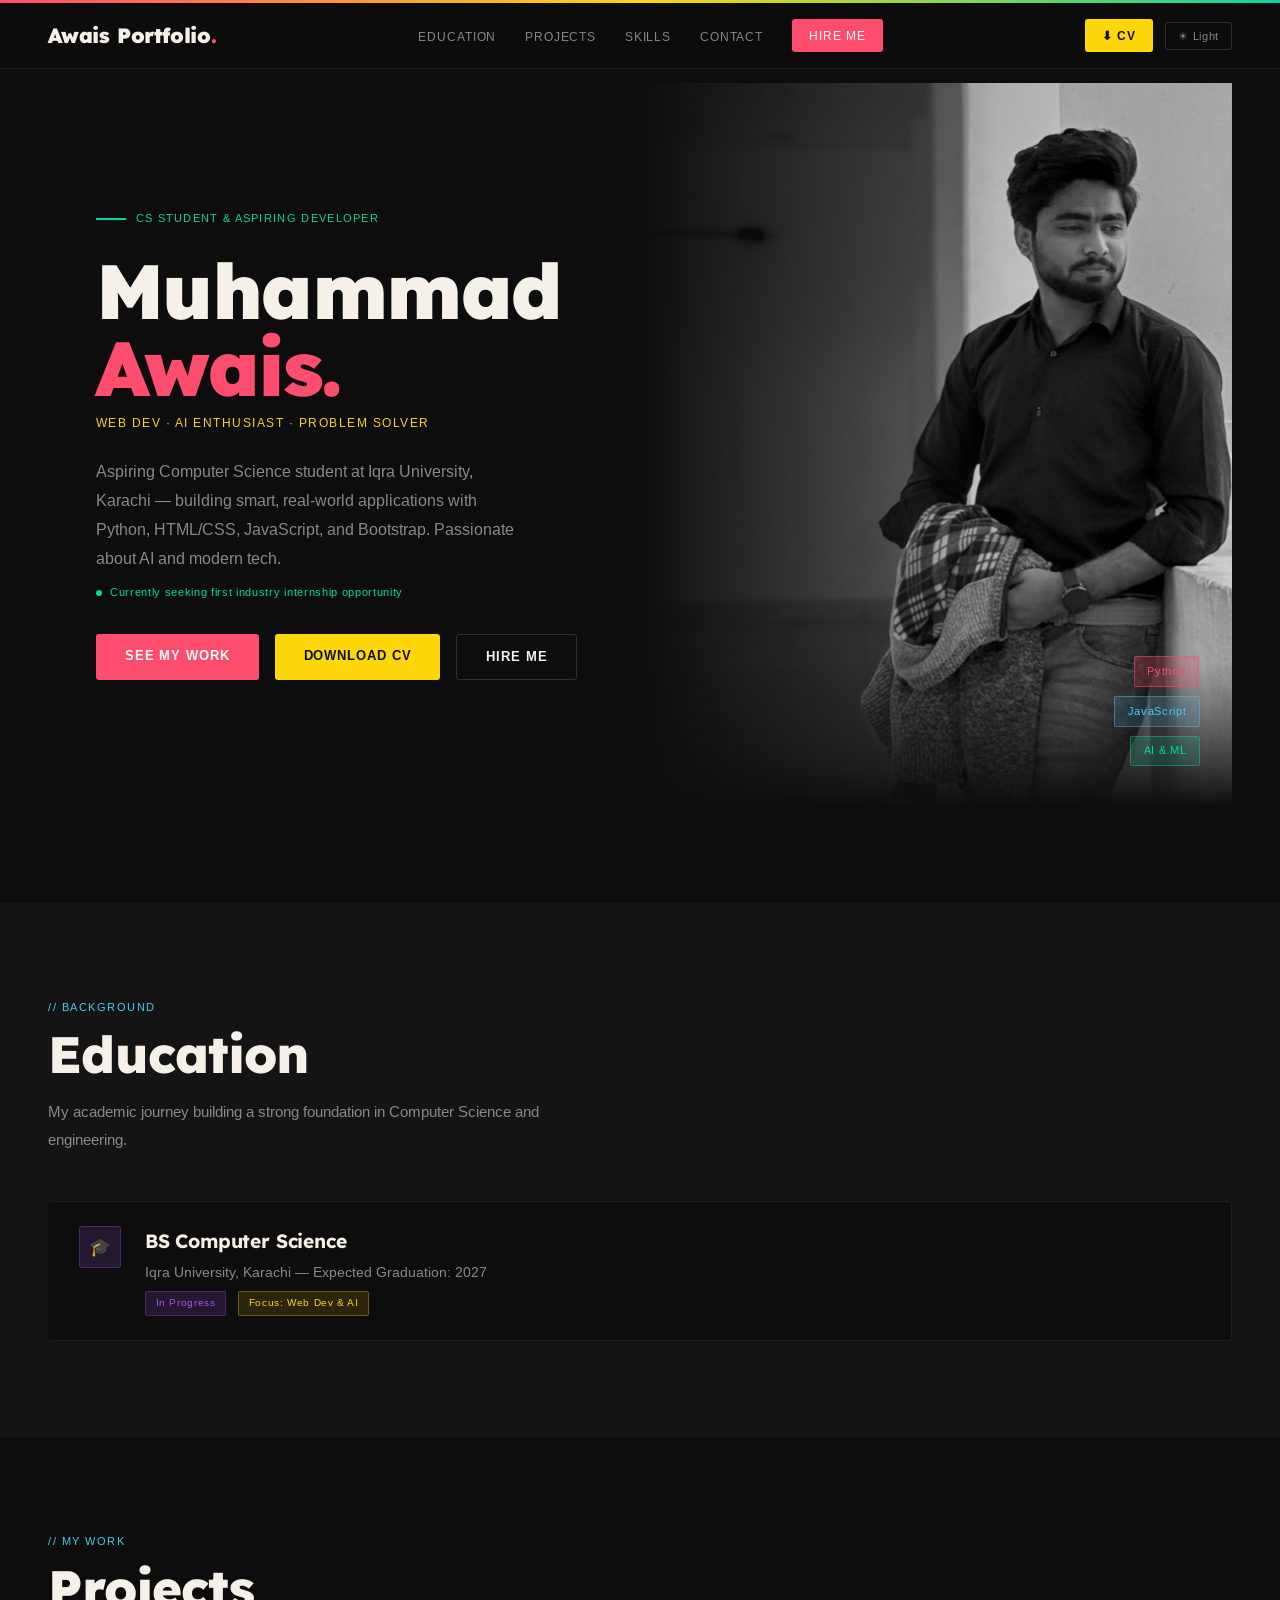
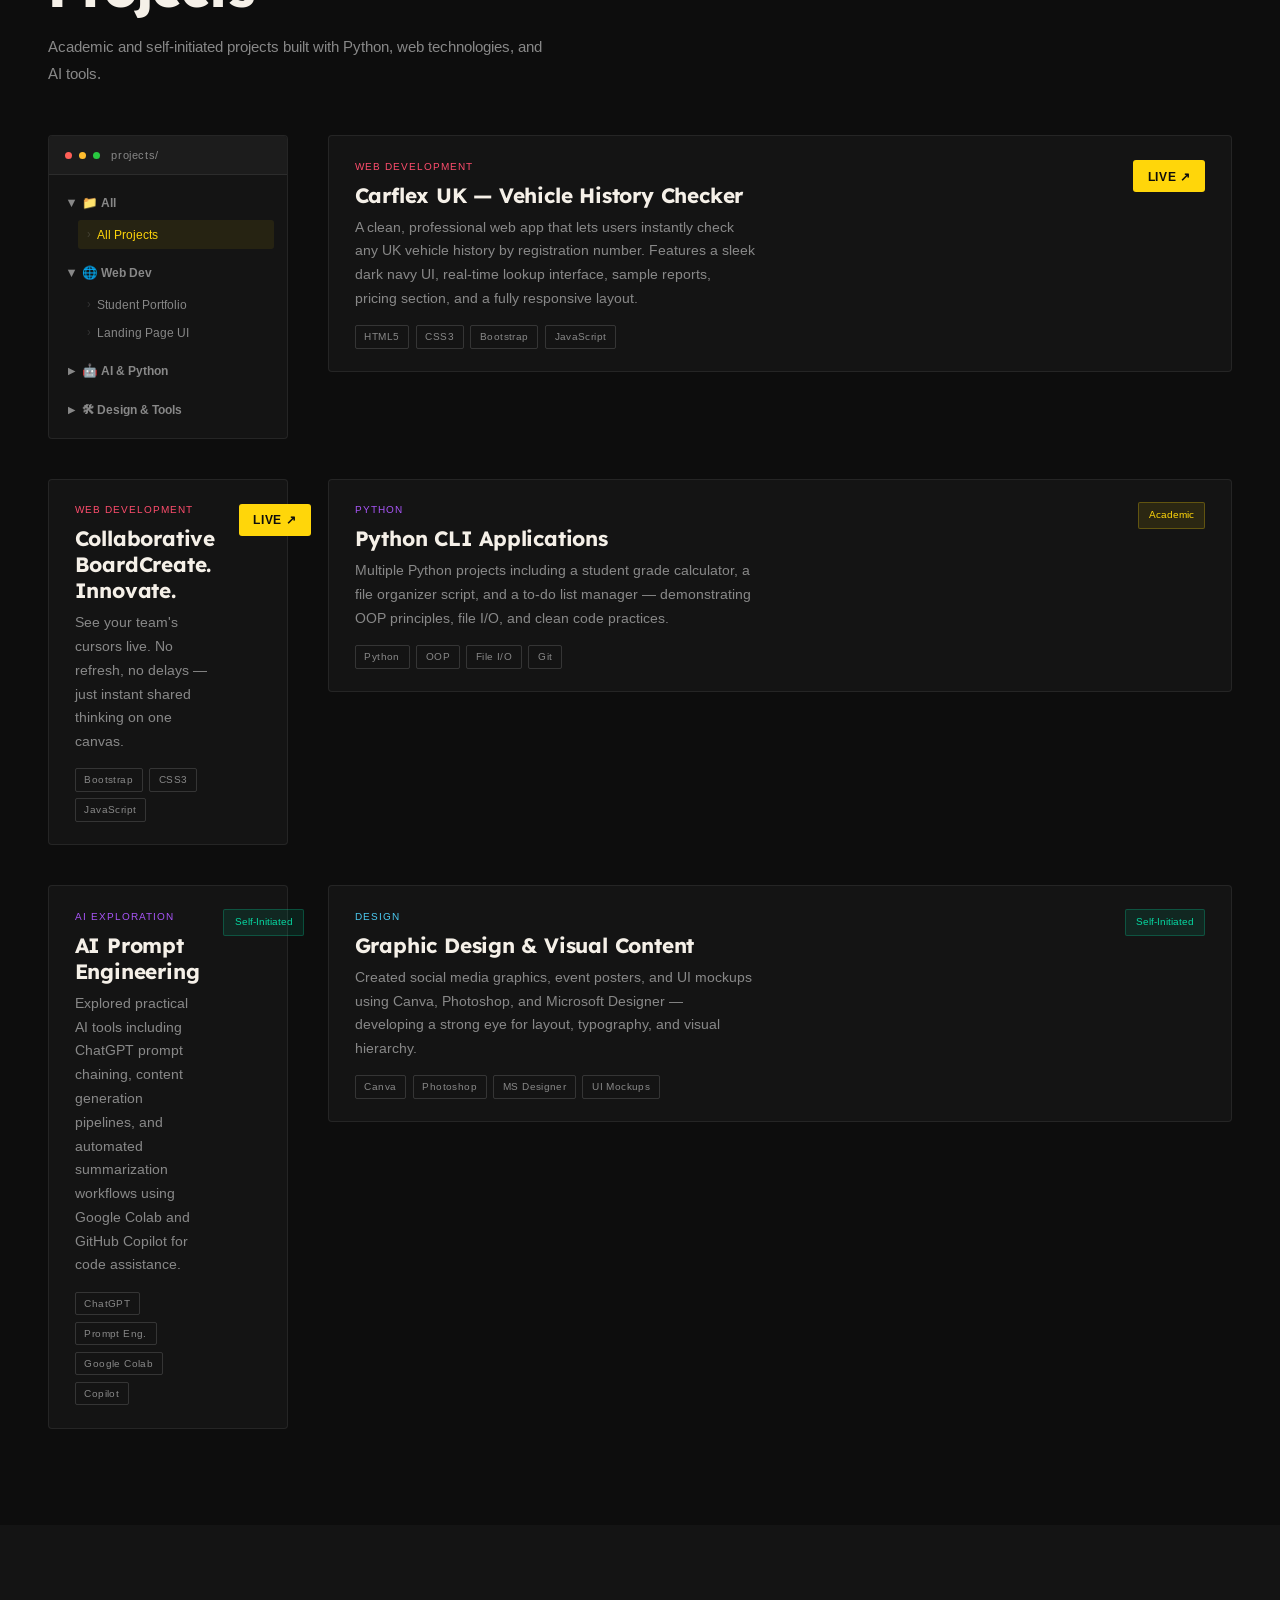
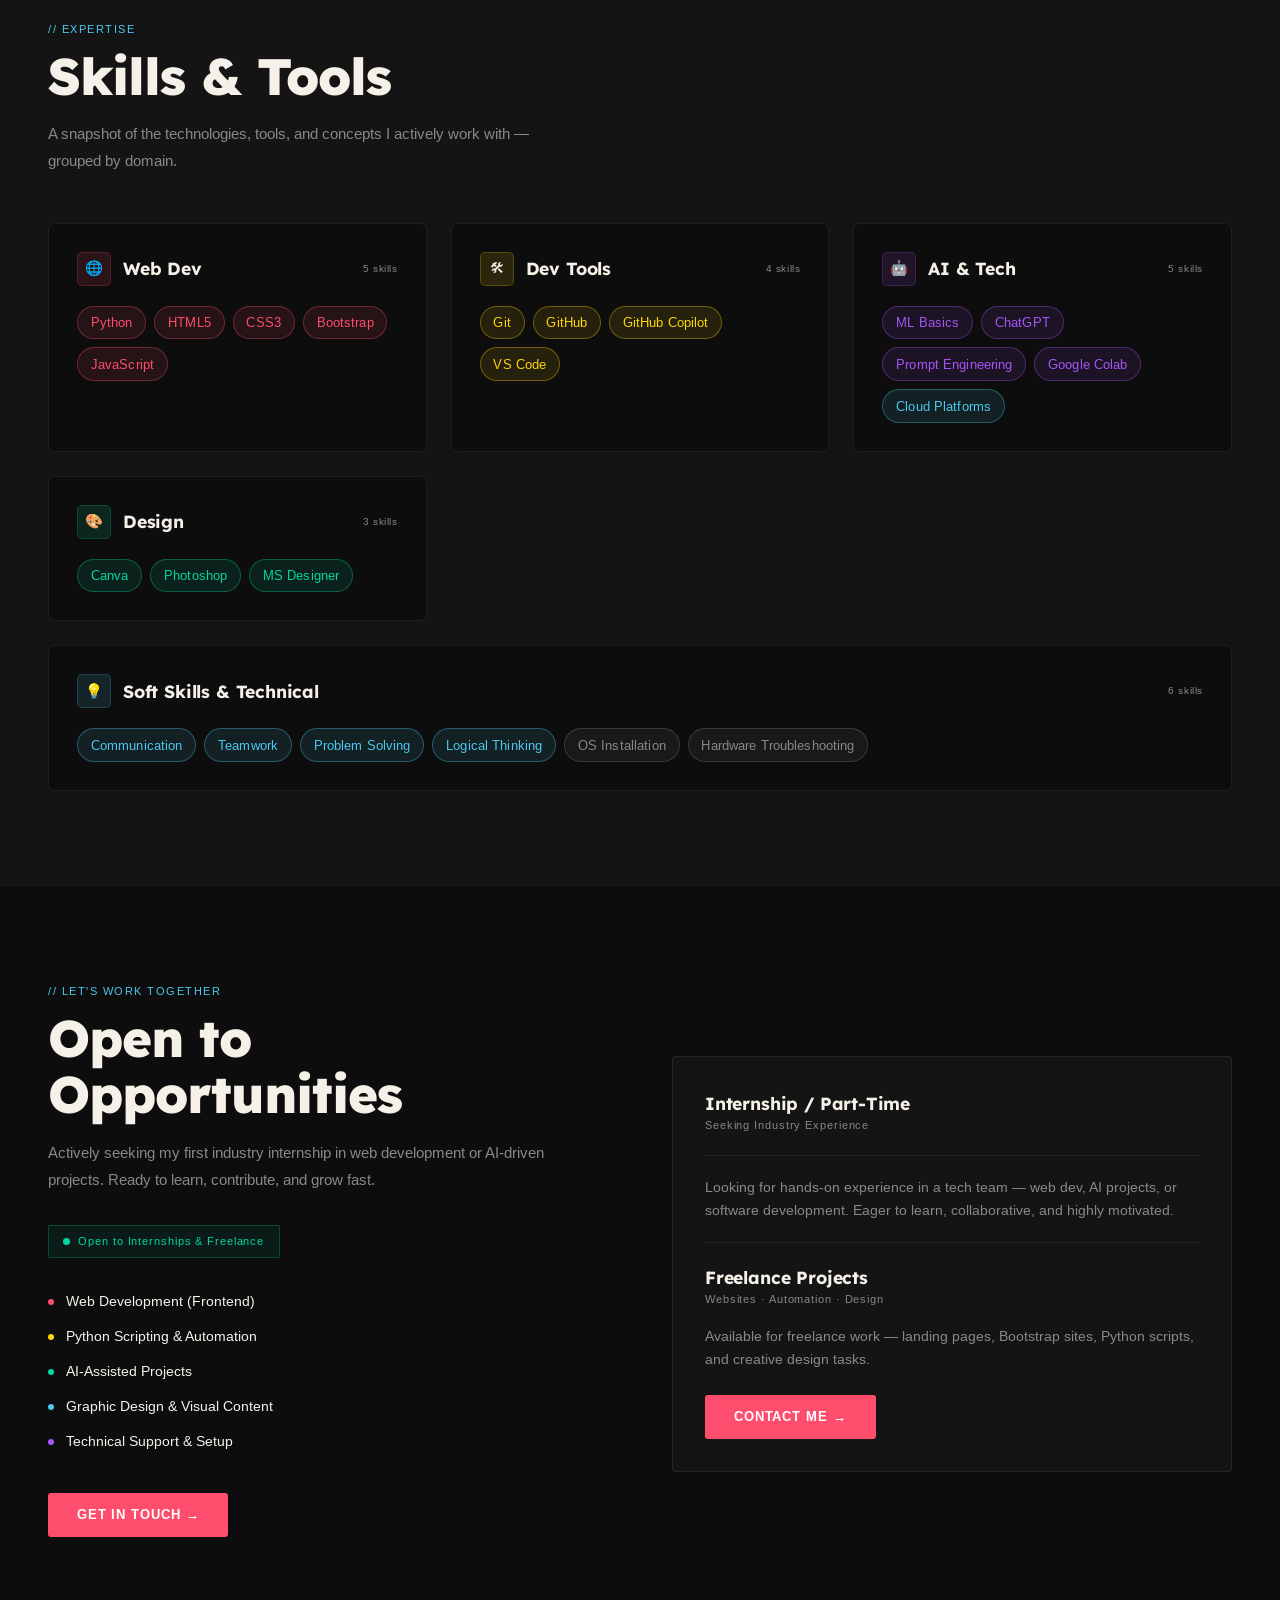
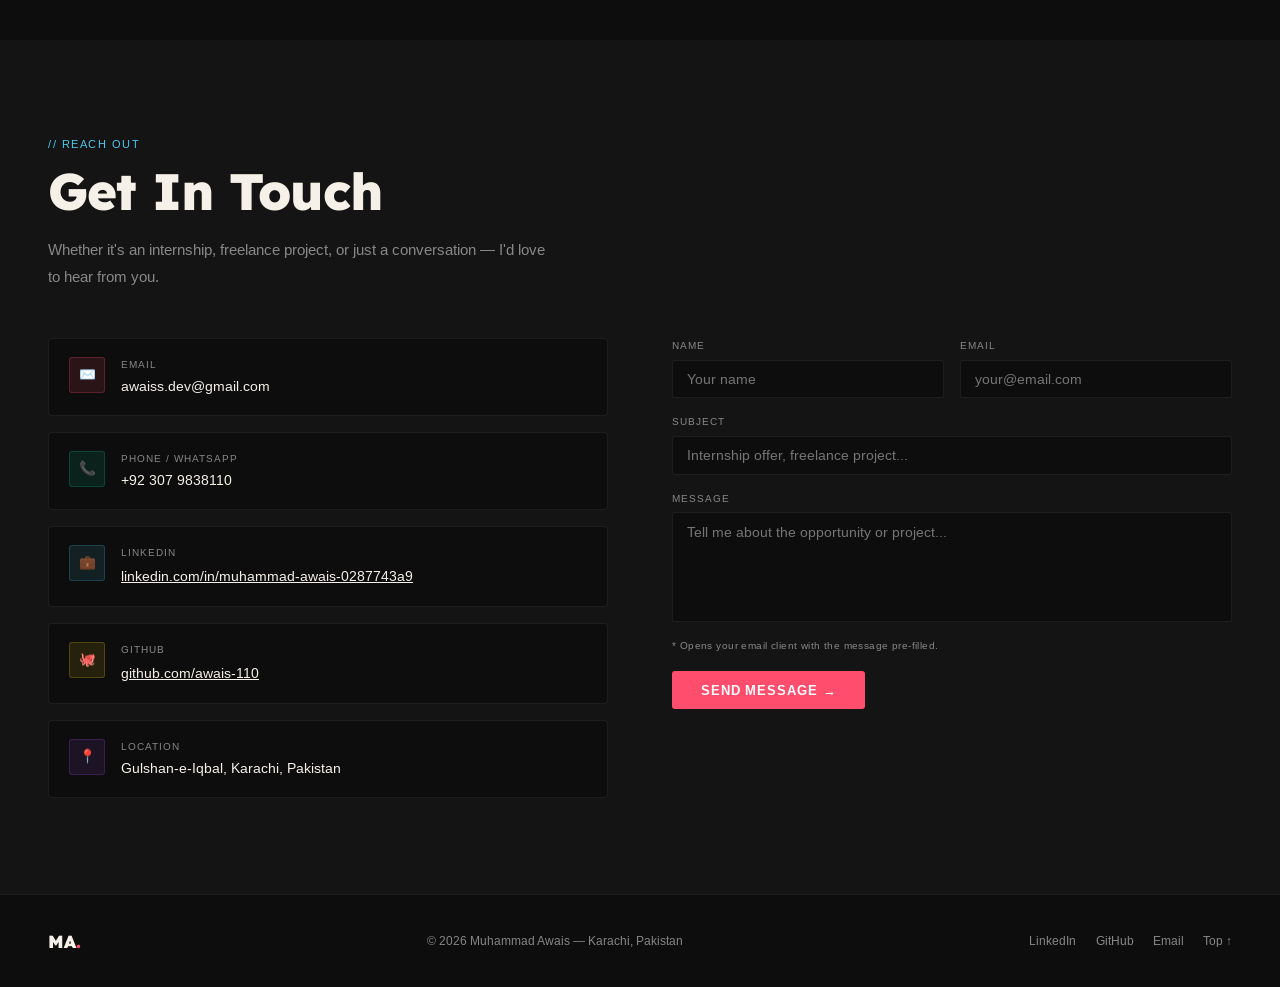
==== commit 01d048d1: "Update index.html" ====
--- a/index.html
+++ b/index.html
@@ -470,11 +470,11 @@
       <div class="proj-card" data-cat="web">
         <div class="proj-info">
           <div class="proj-cat cat-web">Web Development</div>
-          <div class="proj-name">Responsive Landing Page</div>
-          <p class="proj-desc">Multi-section marketing landing page with Bootstrap grid system, custom CSS3 animations, and JavaScript interactivity. Built with mobile-first approach and cross-browser compatibility.</p>
+          <div class="proj-name">Collaborative BoardCreate. Innovate.</div>
+          <p class="proj-desc">See your team's cursors live. No refresh, no delays — just instant shared thinking on one canvas.</p>
           <div class="proj-tags"><span class="tag">Bootstrap</span><span class="tag">CSS3</span><span class="tag">JavaScript</span></div>
         </div>
-        <span class="proj-status status-academic">Academic</span>
+                <a href="https://ideaspace-110.vercel.app/" target="_blank" rel="noopener noreferrer" class="proj-live-btn">Live ↗</a>
       </div>
       <div class="proj-card" data-cat="ai">
         <div class="proj-info">
@@ -779,4 +779,4 @@
 document.head.appendChild(style);
 </script>
 </body>
-</html>+</html>
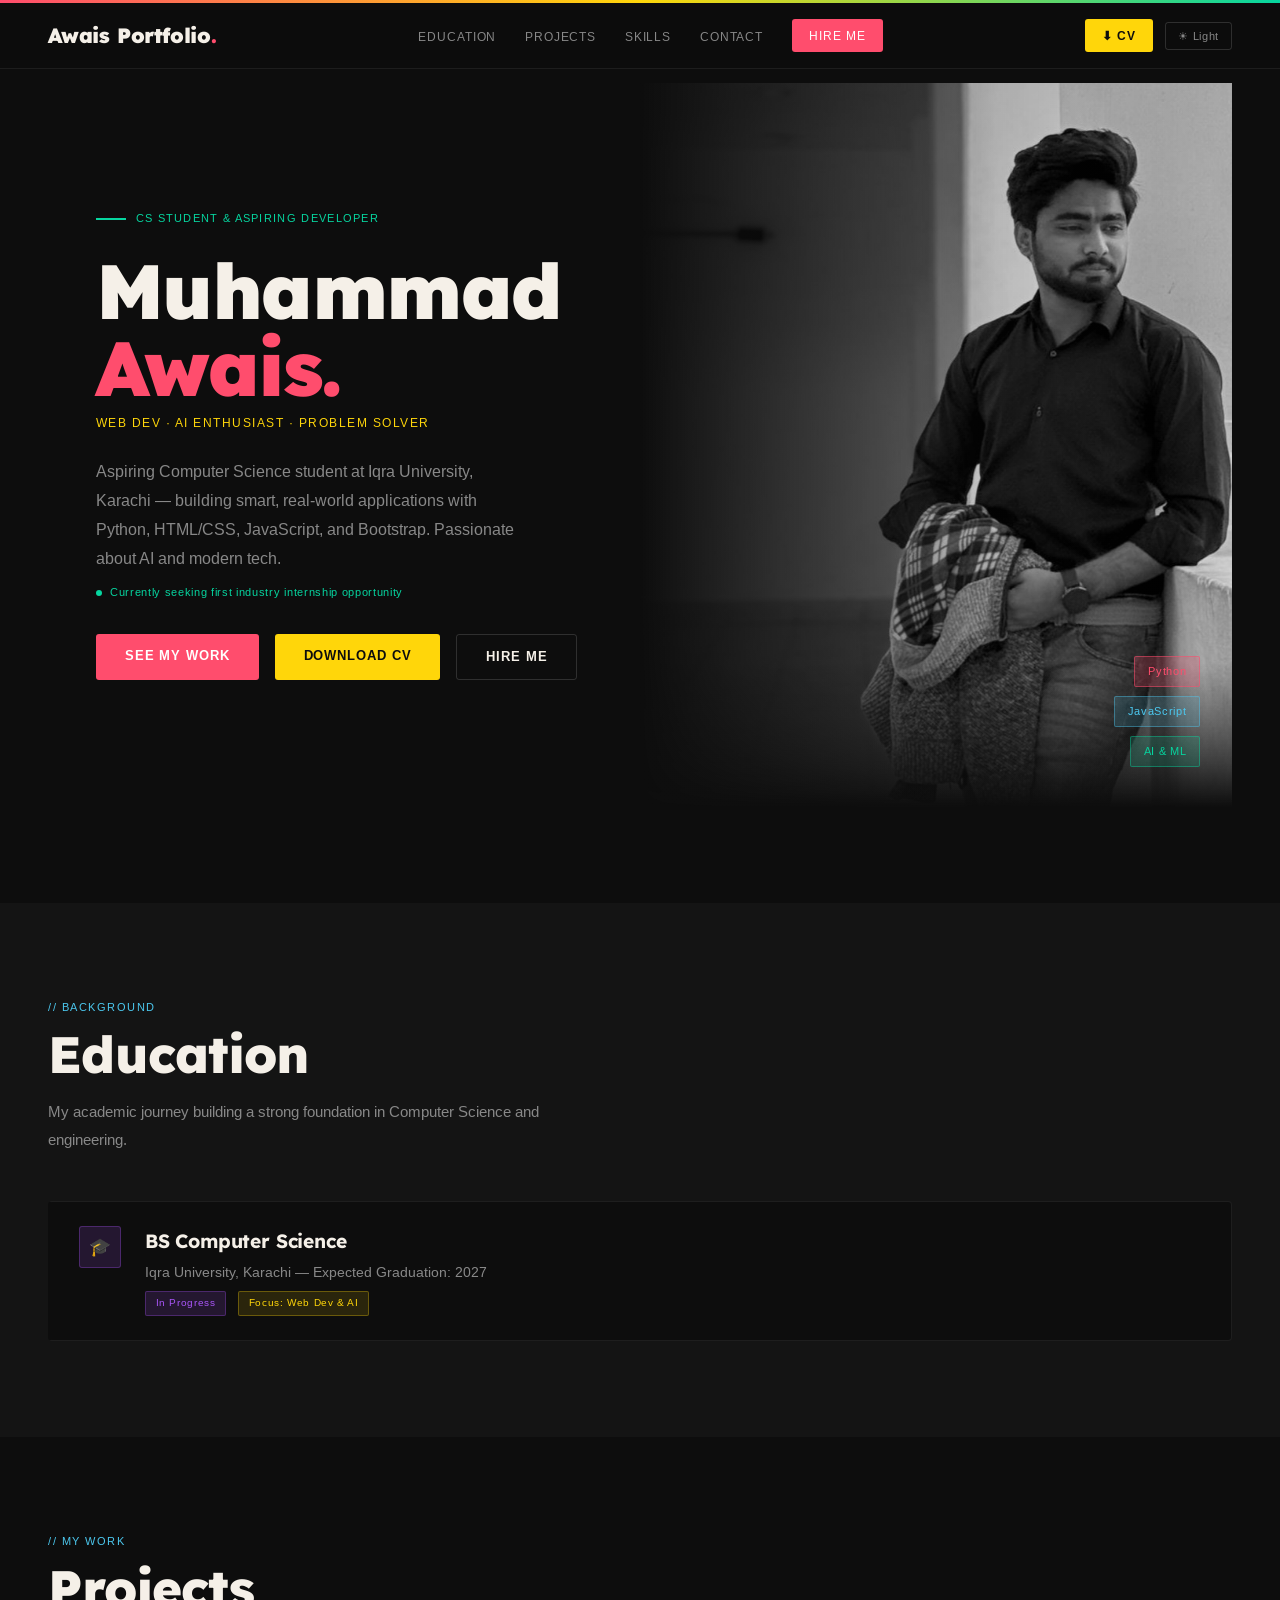
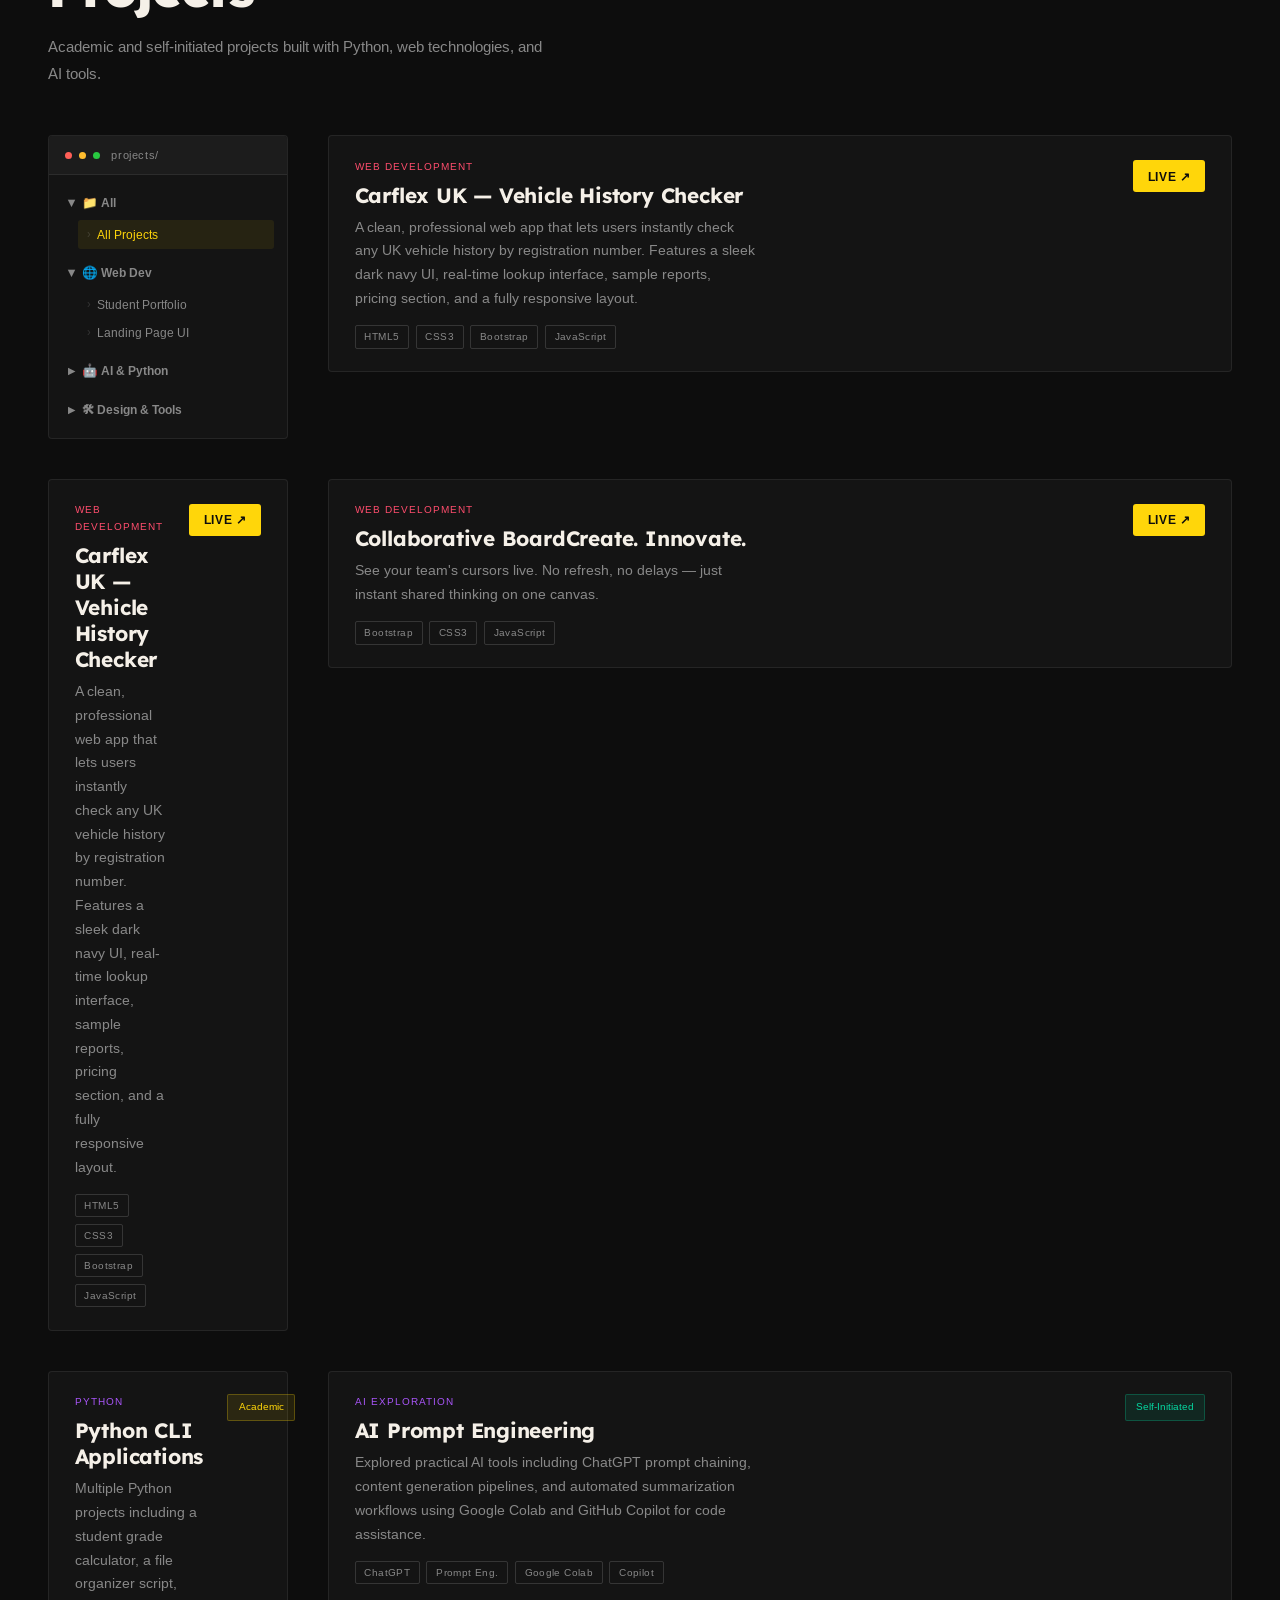
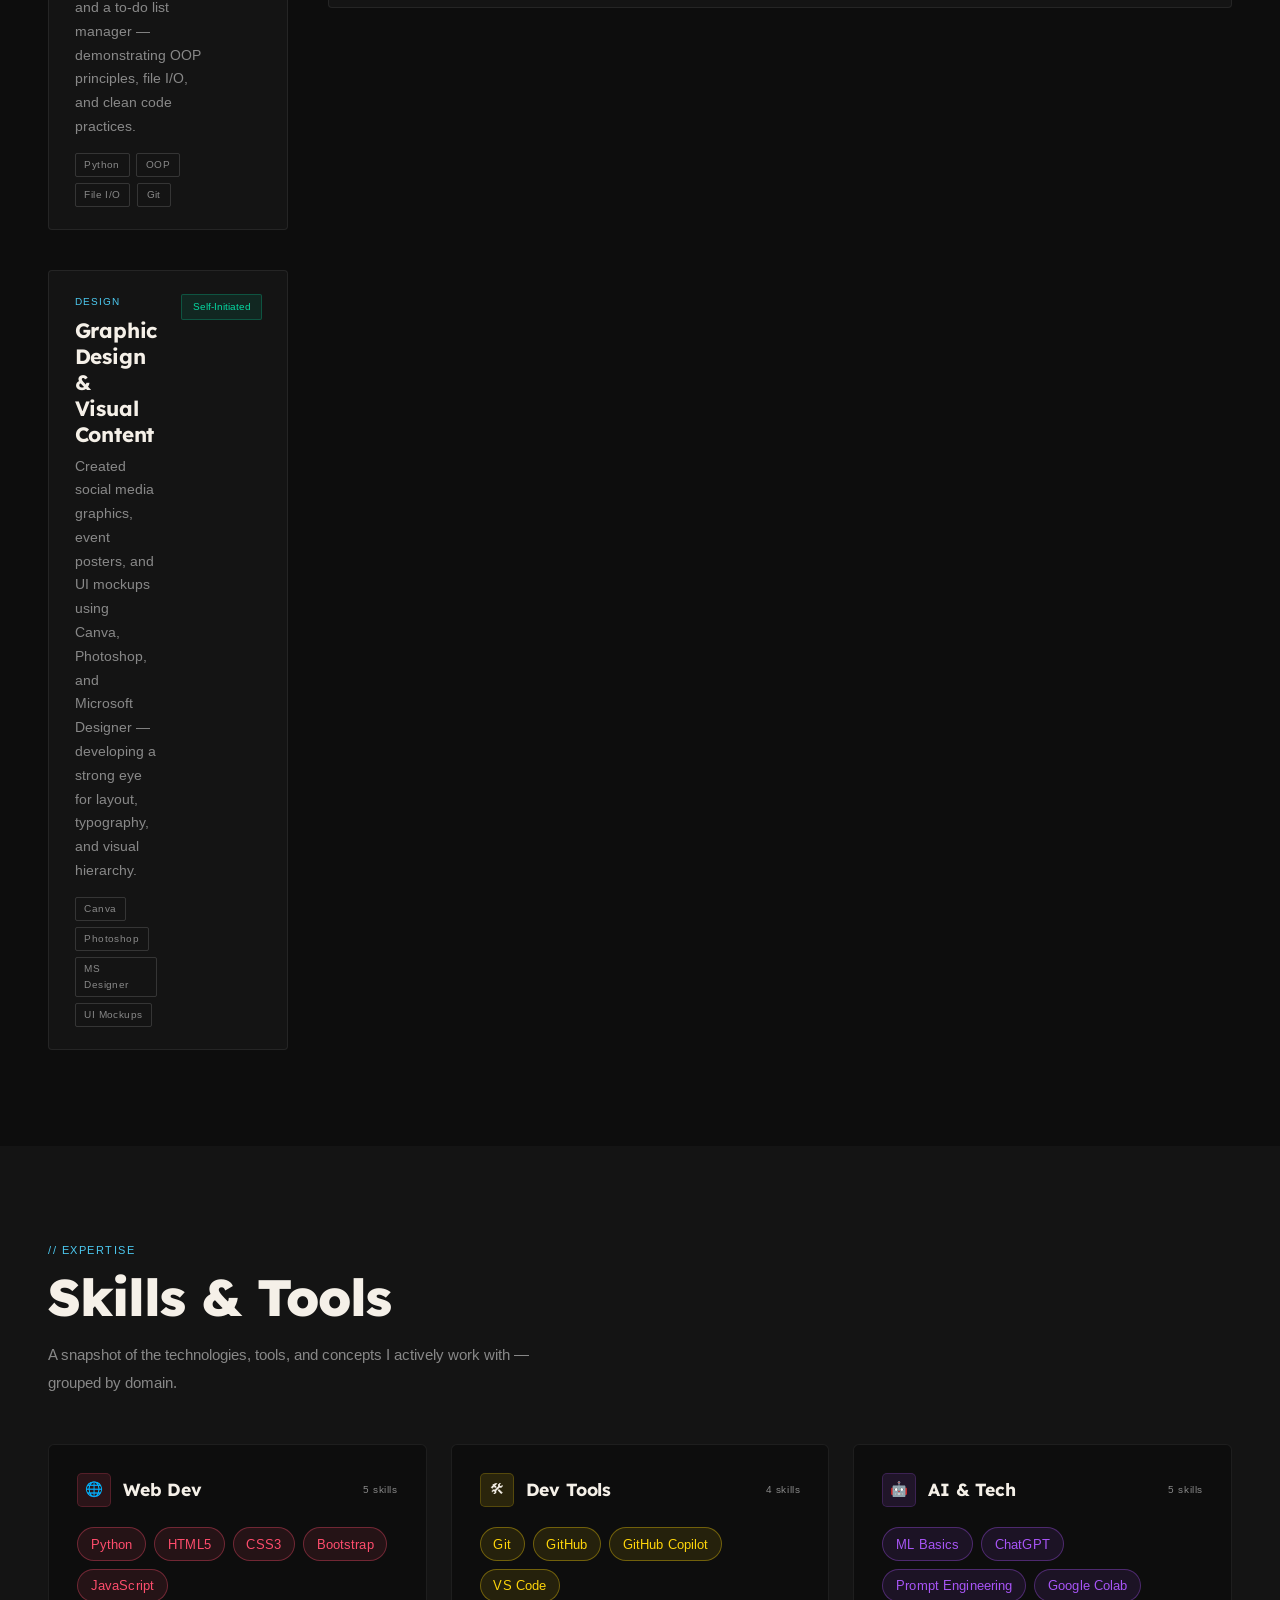
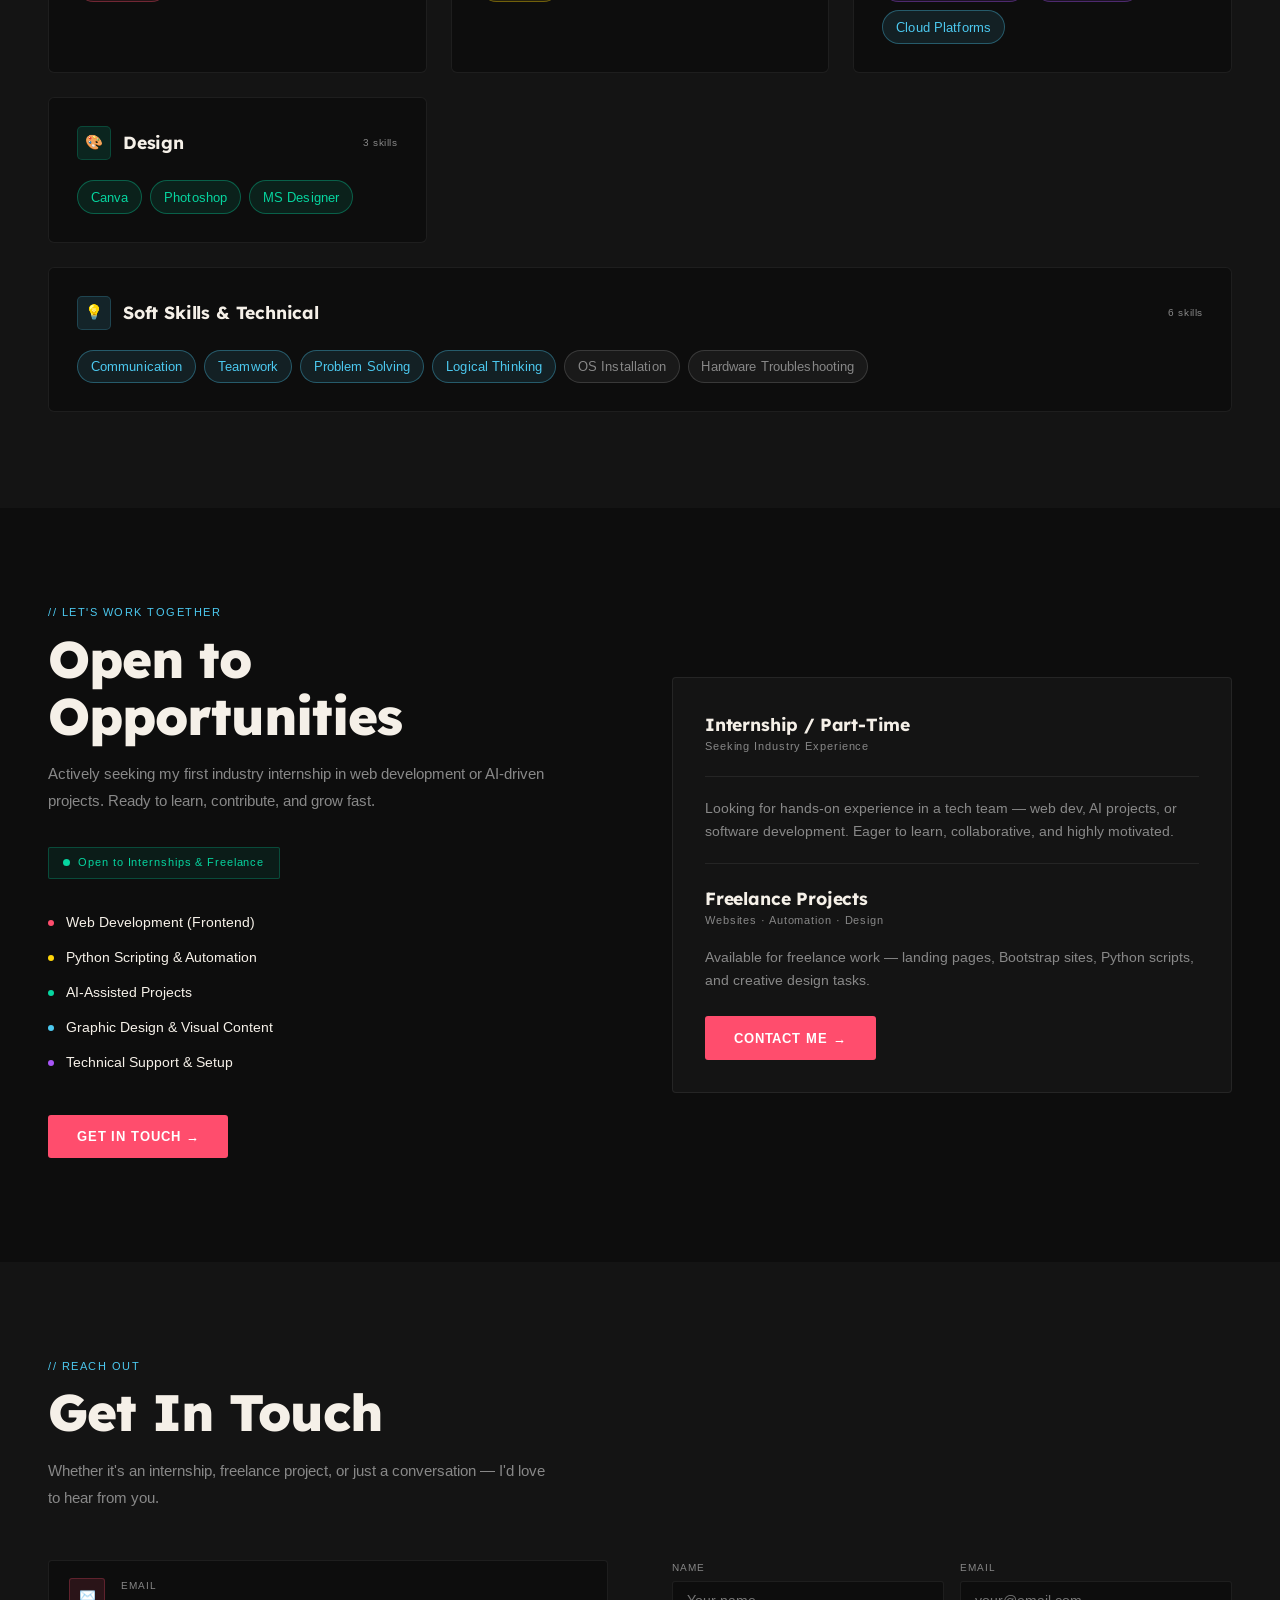
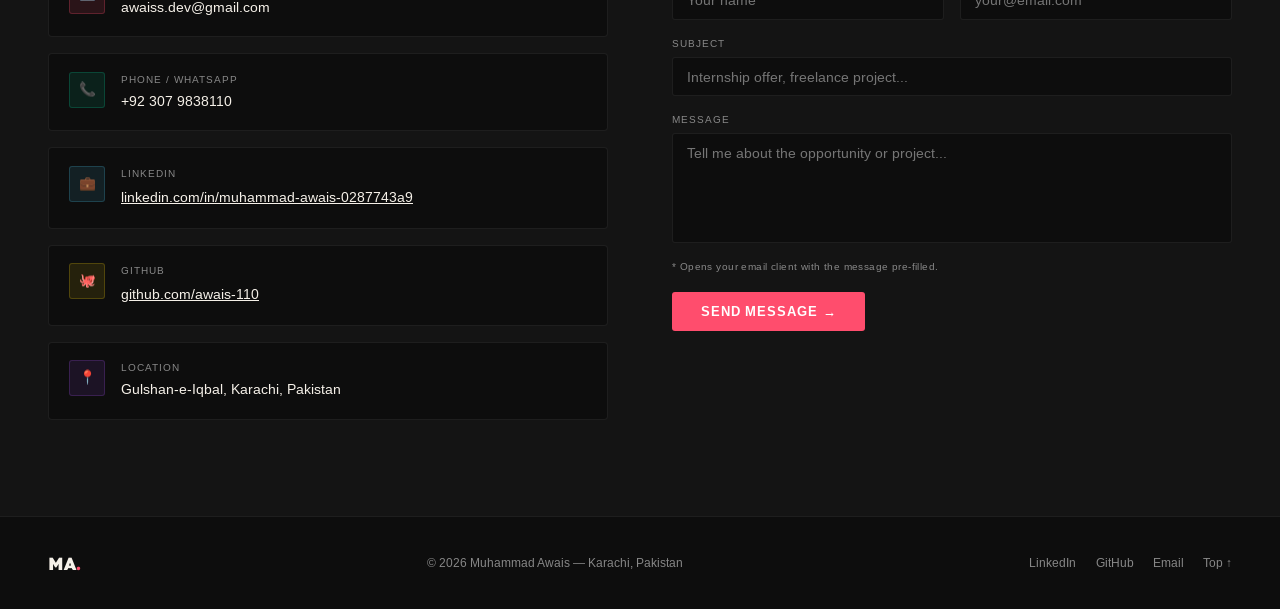
==== commit 1ae34c3e: "Update project card" ====
--- a/index.html
+++ b/index.html
@@ -467,6 +467,16 @@
         <a href="https://carlfex-uk.netlify.app/" target="_blank" rel="noopener noreferrer" class="proj-live-btn">Live ↗</a>
       </div>
       </div>
+     <div class="projects-grid" id="projectGrid">
+      <div class="proj-card" data-cat="web">
+        <div class="proj-info">
+          <div class="proj-cat cat-web">Web Development</div>
+          <div class="proj-name">Carflex UK — Vehicle History Checker</div>
+          <p class="proj-desc">A clean, professional web app that lets users instantly check any UK vehicle history by registration number. Features a sleek dark navy UI, real-time lookup interface, sample reports, pricing section, and a fully responsive layout.</p>
+          <div class="proj-tags"><span class="tag">HTML5</span><span class="tag">CSS3</span><span class="tag">Bootstrap</span><span class="tag">JavaScript</span></div>
+        </div>
+ <a href="https://ideaspace-110.vercel.app/" target="_blank" rel="noopener noreferrer" class="proj-live-btn">Live ↗</a>      </div>
+      </div>
       <div class="proj-card" data-cat="web">
         <div class="proj-info">
           <div class="proj-cat cat-web">Web Development</div>
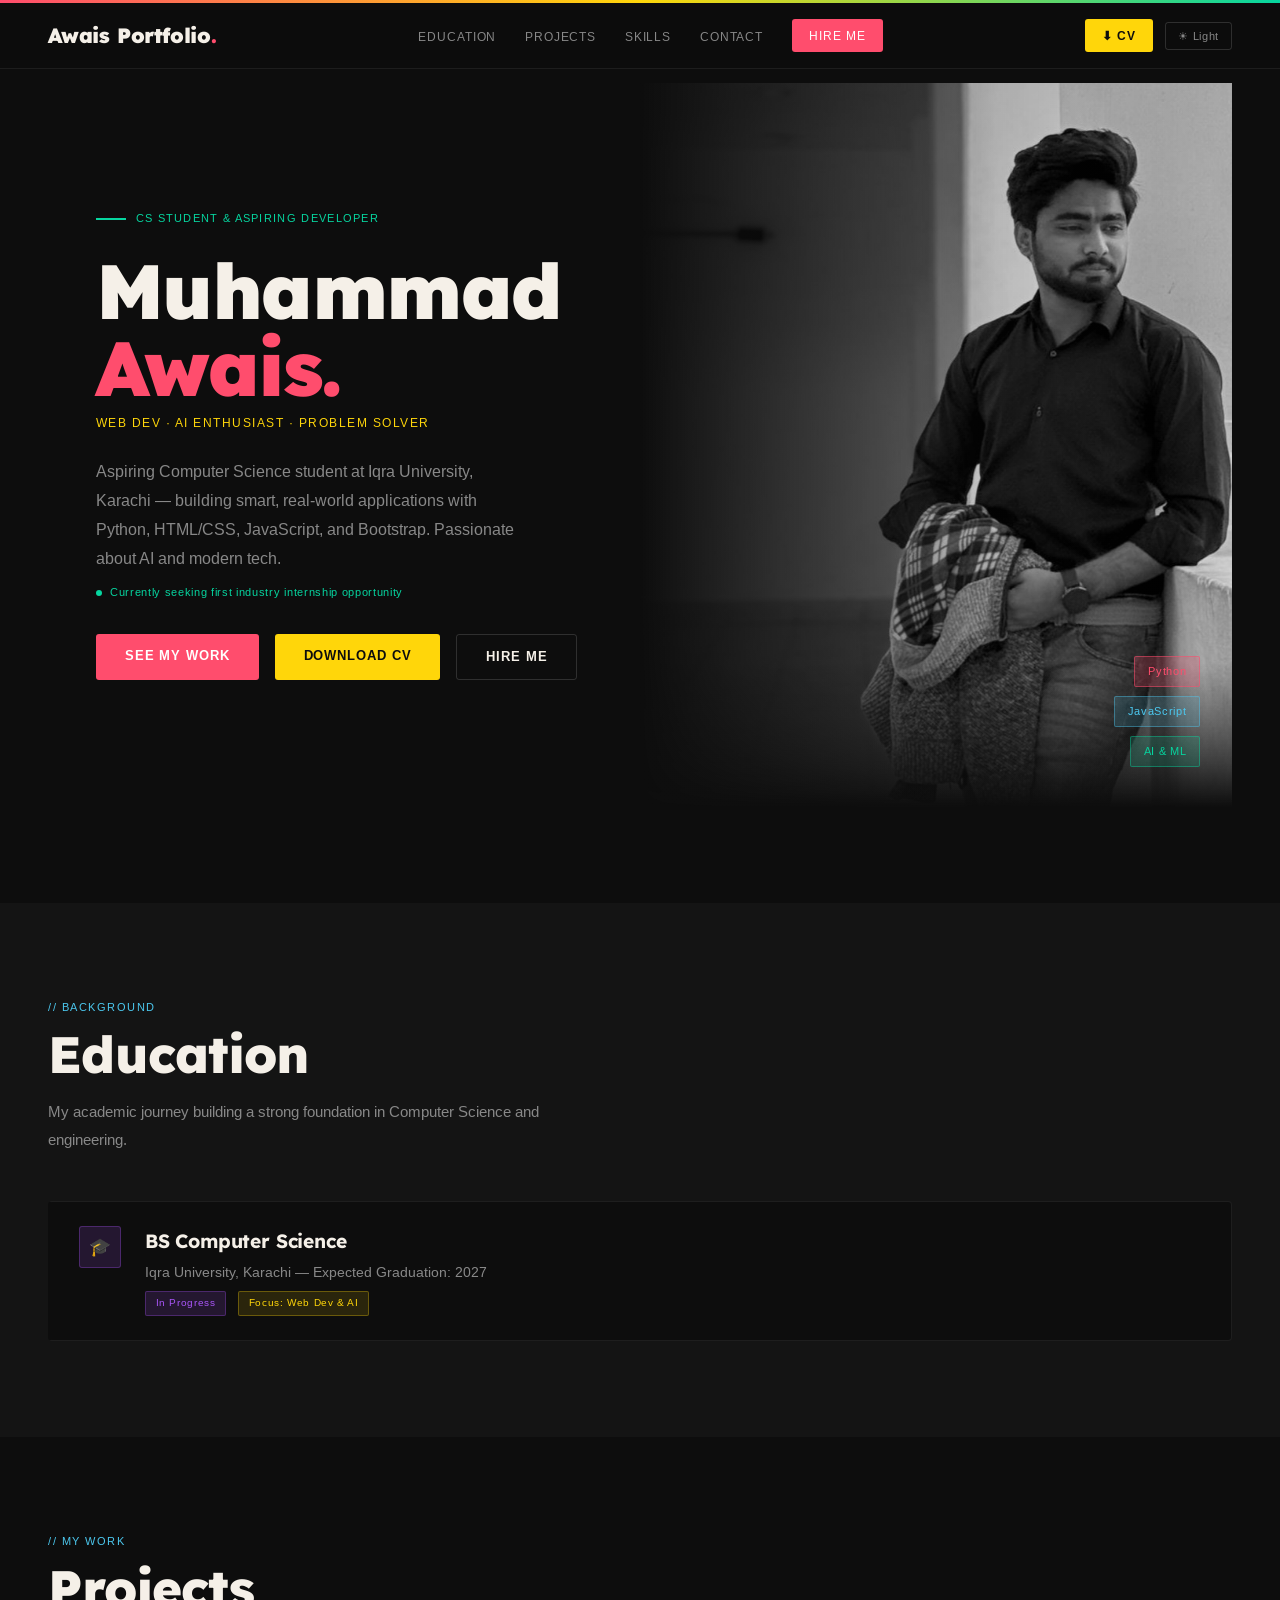
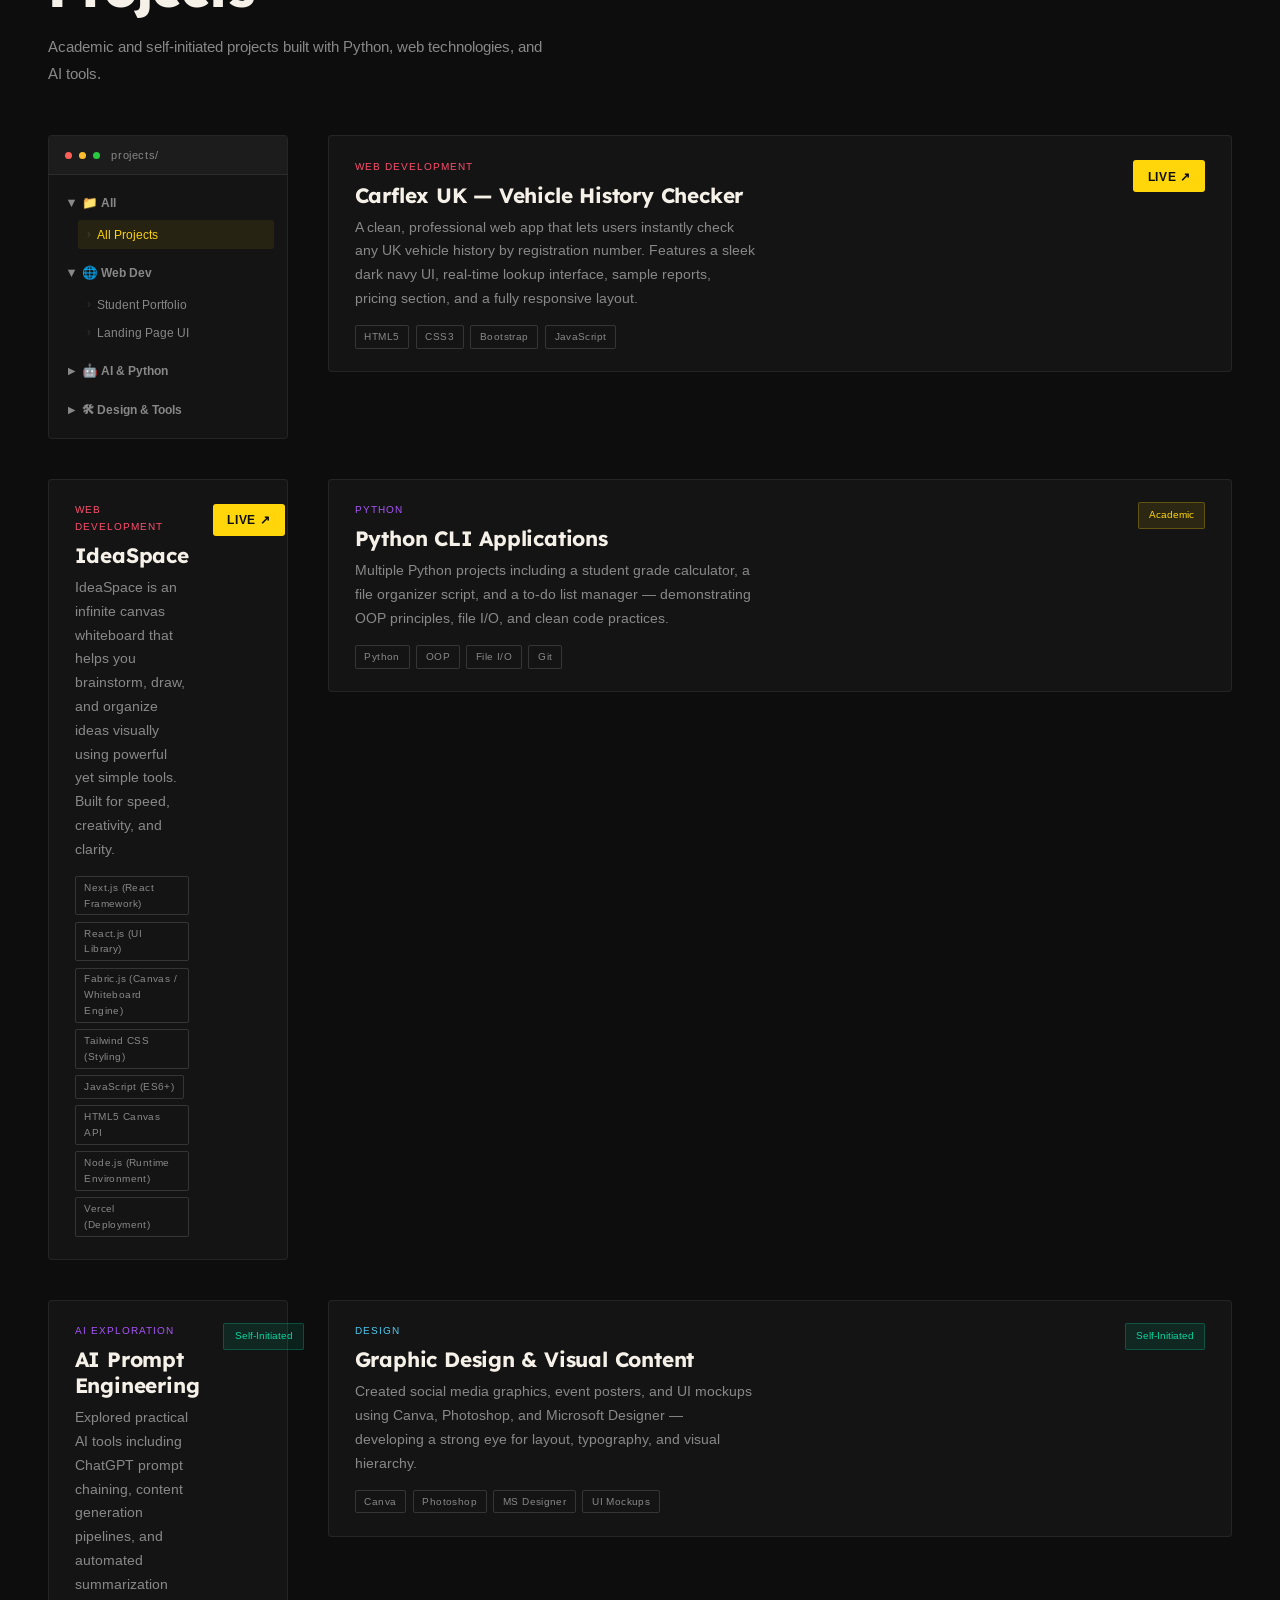
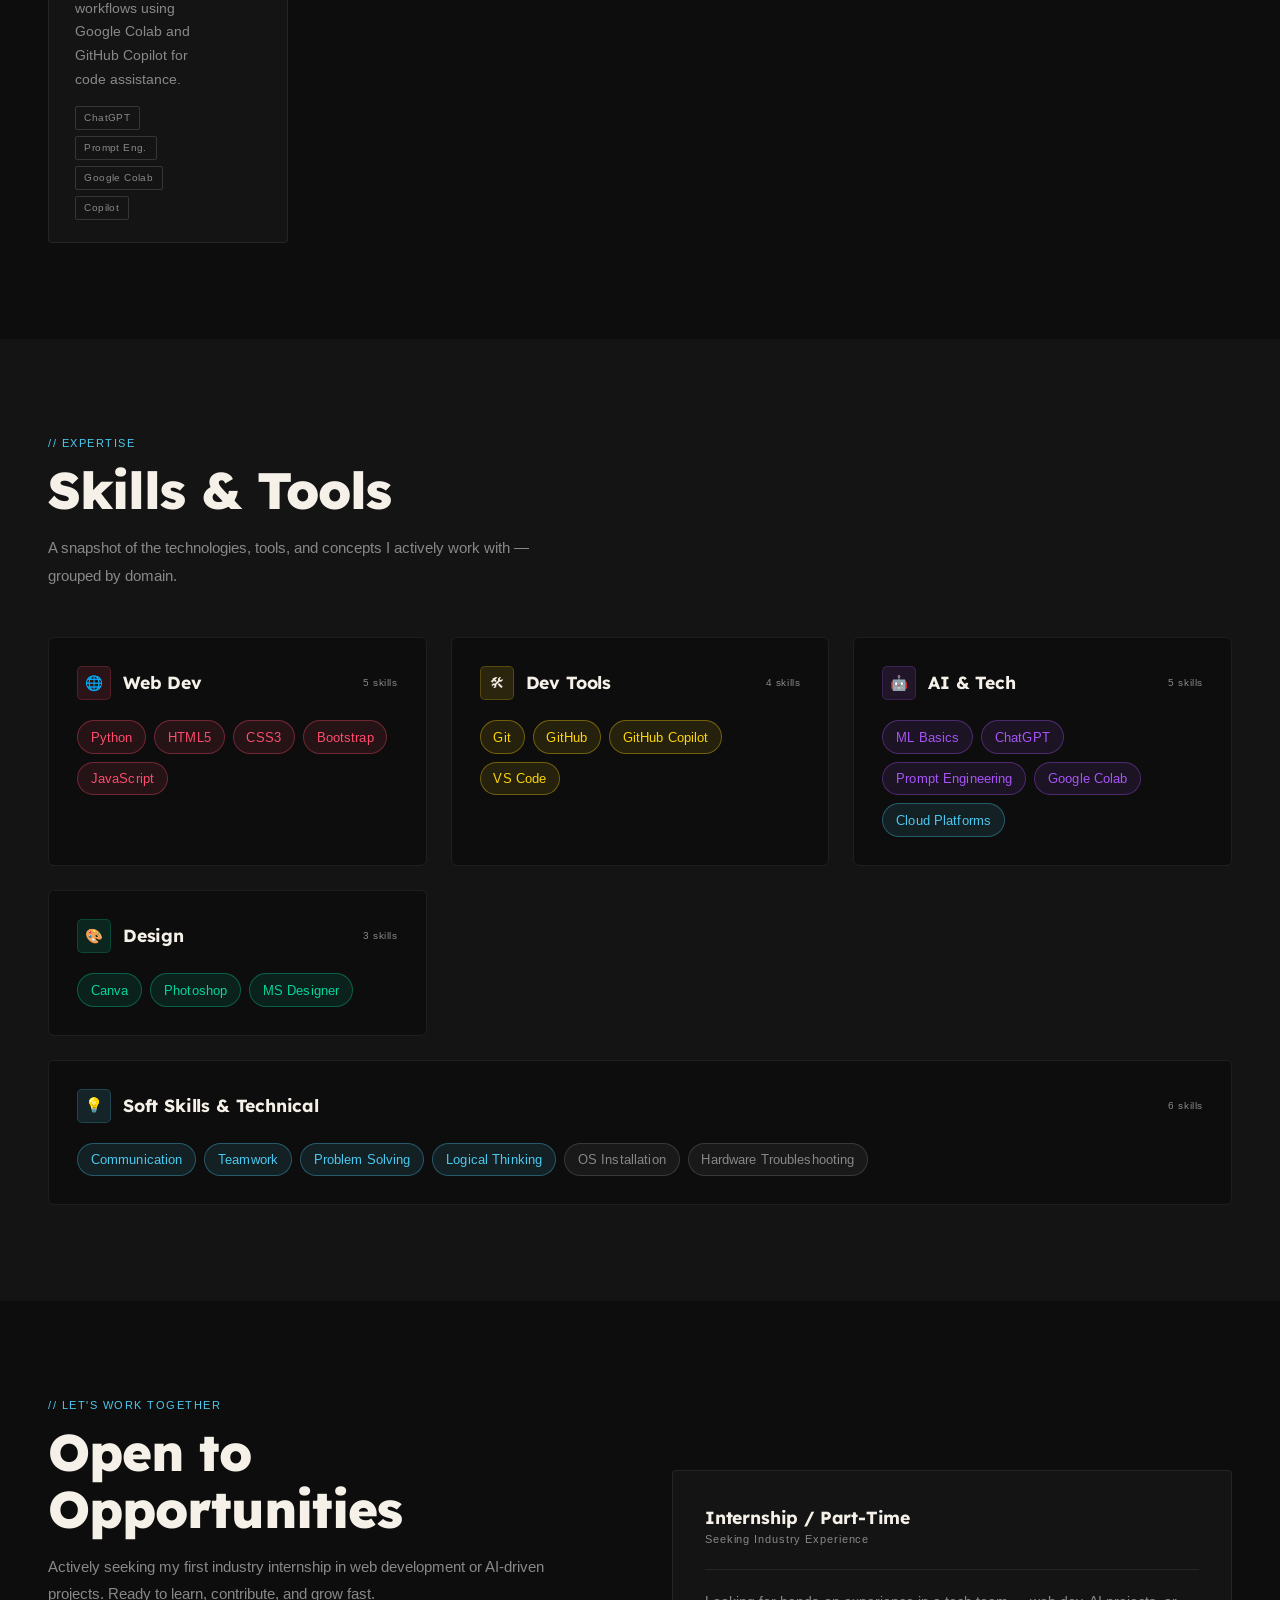
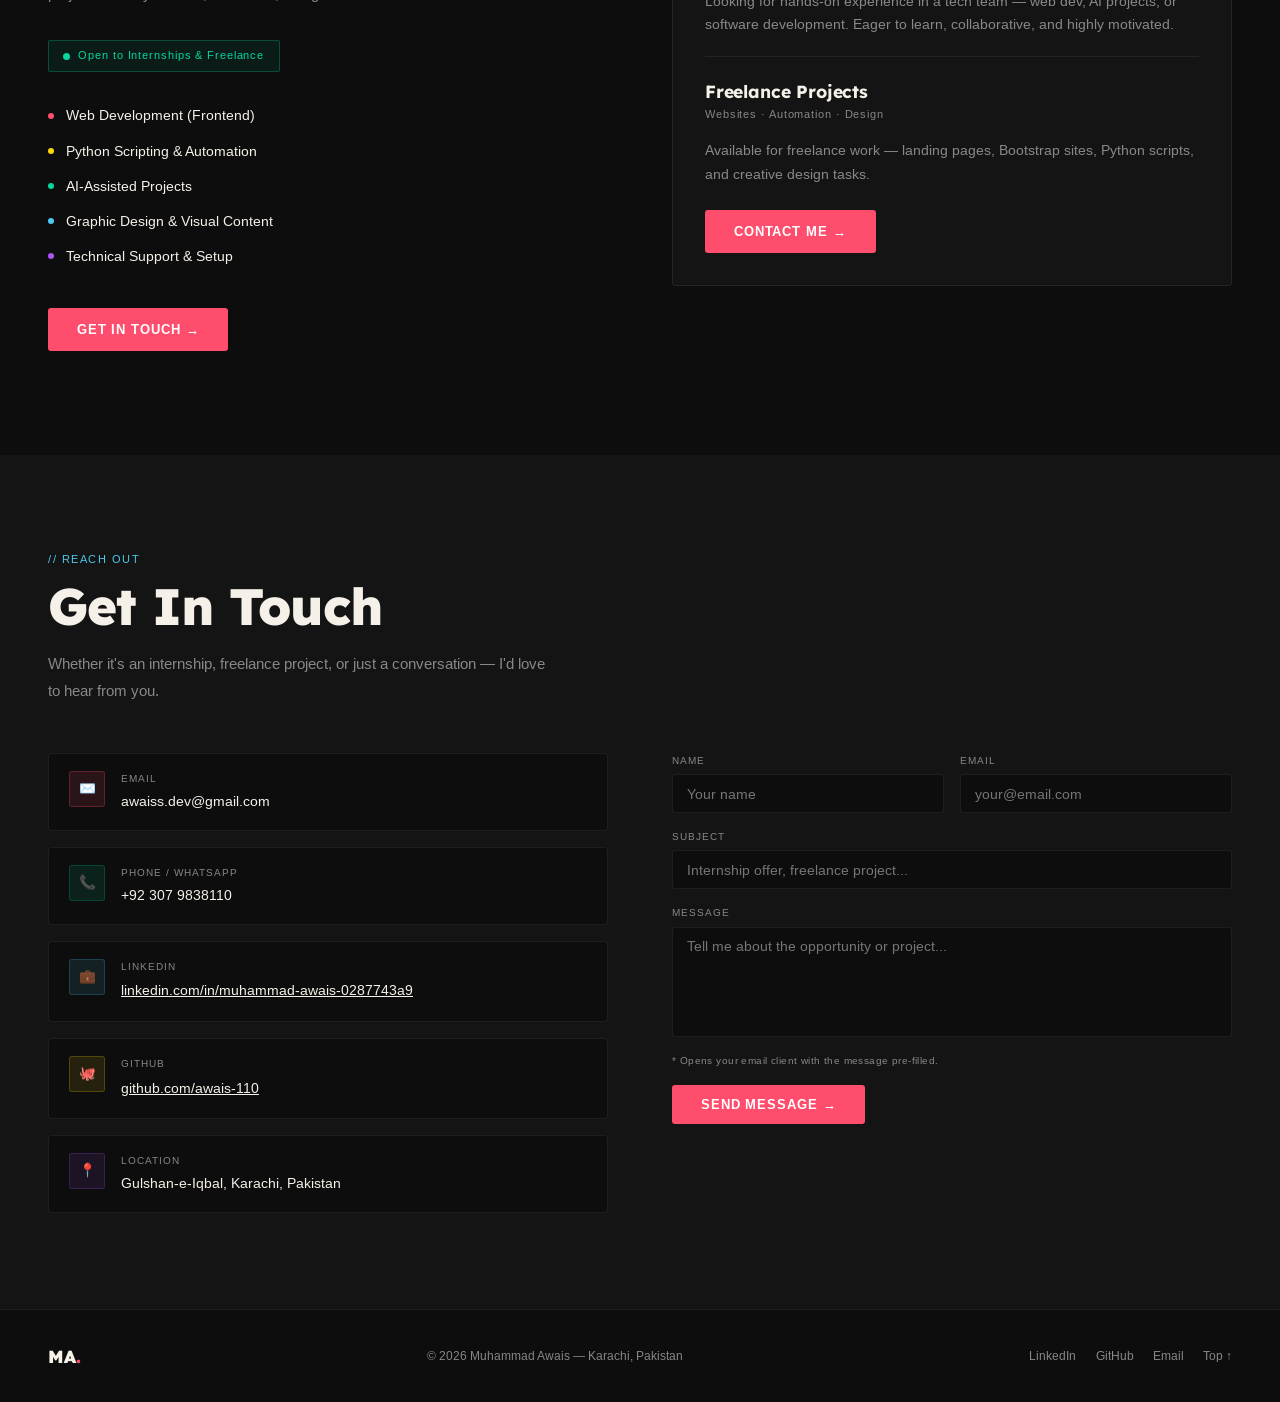
==== commit 28d59fa6: "Update index.html" ====
--- a/index.html
+++ b/index.html
@@ -467,22 +467,22 @@
         <a href="https://carlfex-uk.netlify.app/" target="_blank" rel="noopener noreferrer" class="proj-live-btn">Live ↗</a>
       </div>
       </div>
-     <div class="projects-grid" id="projectGrid">
+     
       <div class="proj-card" data-cat="web">
         <div class="proj-info">
           <div class="proj-cat cat-web">Web Development</div>
-          <div class="proj-name">Carflex UK — Vehicle History Checker</div>
-          <p class="proj-desc">A clean, professional web app that lets users instantly check any UK vehicle history by registration number. Features a sleek dark navy UI, real-time lookup interface, sample reports, pricing section, and a fully responsive layout.</p>
-          <div class="proj-tags"><span class="tag">HTML5</span><span class="tag">CSS3</span><span class="tag">Bootstrap</span><span class="tag">JavaScript</span></div>
-        </div>
- <a href="https://ideaspace-110.vercel.app/" target="_blank" rel="noopener noreferrer" class="proj-live-btn">Live ↗</a>      </div>
-      </div>
-      <div class="proj-card" data-cat="web">
-        <div class="proj-info">
-          <div class="proj-cat cat-web">Web Development</div>
-          <div class="proj-name">Collaborative BoardCreate. Innovate.</div>
-          <p class="proj-desc">See your team's cursors live. No refresh, no delays — just instant shared thinking on one canvas.</p>
-          <div class="proj-tags"><span class="tag">Bootstrap</span><span class="tag">CSS3</span><span class="tag">JavaScript</span></div>
+          <div class="proj-name">IdeaSpace</div>
+          <p class="proj-desc">IdeaSpace is an infinite canvas whiteboard that helps you brainstorm, draw, and organize ideas visually using powerful yet simple tools. Built for speed, creativity, and clarity.</p>
+          <div class="proj-tags">
+  <span class="tag">Next.js (React Framework)</span>
+  <span class="tag">React.js (UI Library)</span>
+  <span class="tag">Fabric.js (Canvas / Whiteboard Engine)</span>
+  <span class="tag">Tailwind CSS (Styling)</span>
+  <span class="tag">JavaScript (ES6+)</span>
+  <span class="tag">HTML5 Canvas API</span>
+  <span class="tag">Node.js (Runtime Environment)</span>
+  <span class="tag">Vercel (Deployment)</span>
+</div>
         </div>
                 <a href="https://ideaspace-110.vercel.app/" target="_blank" rel="noopener noreferrer" class="proj-live-btn">Live ↗</a>
       </div>
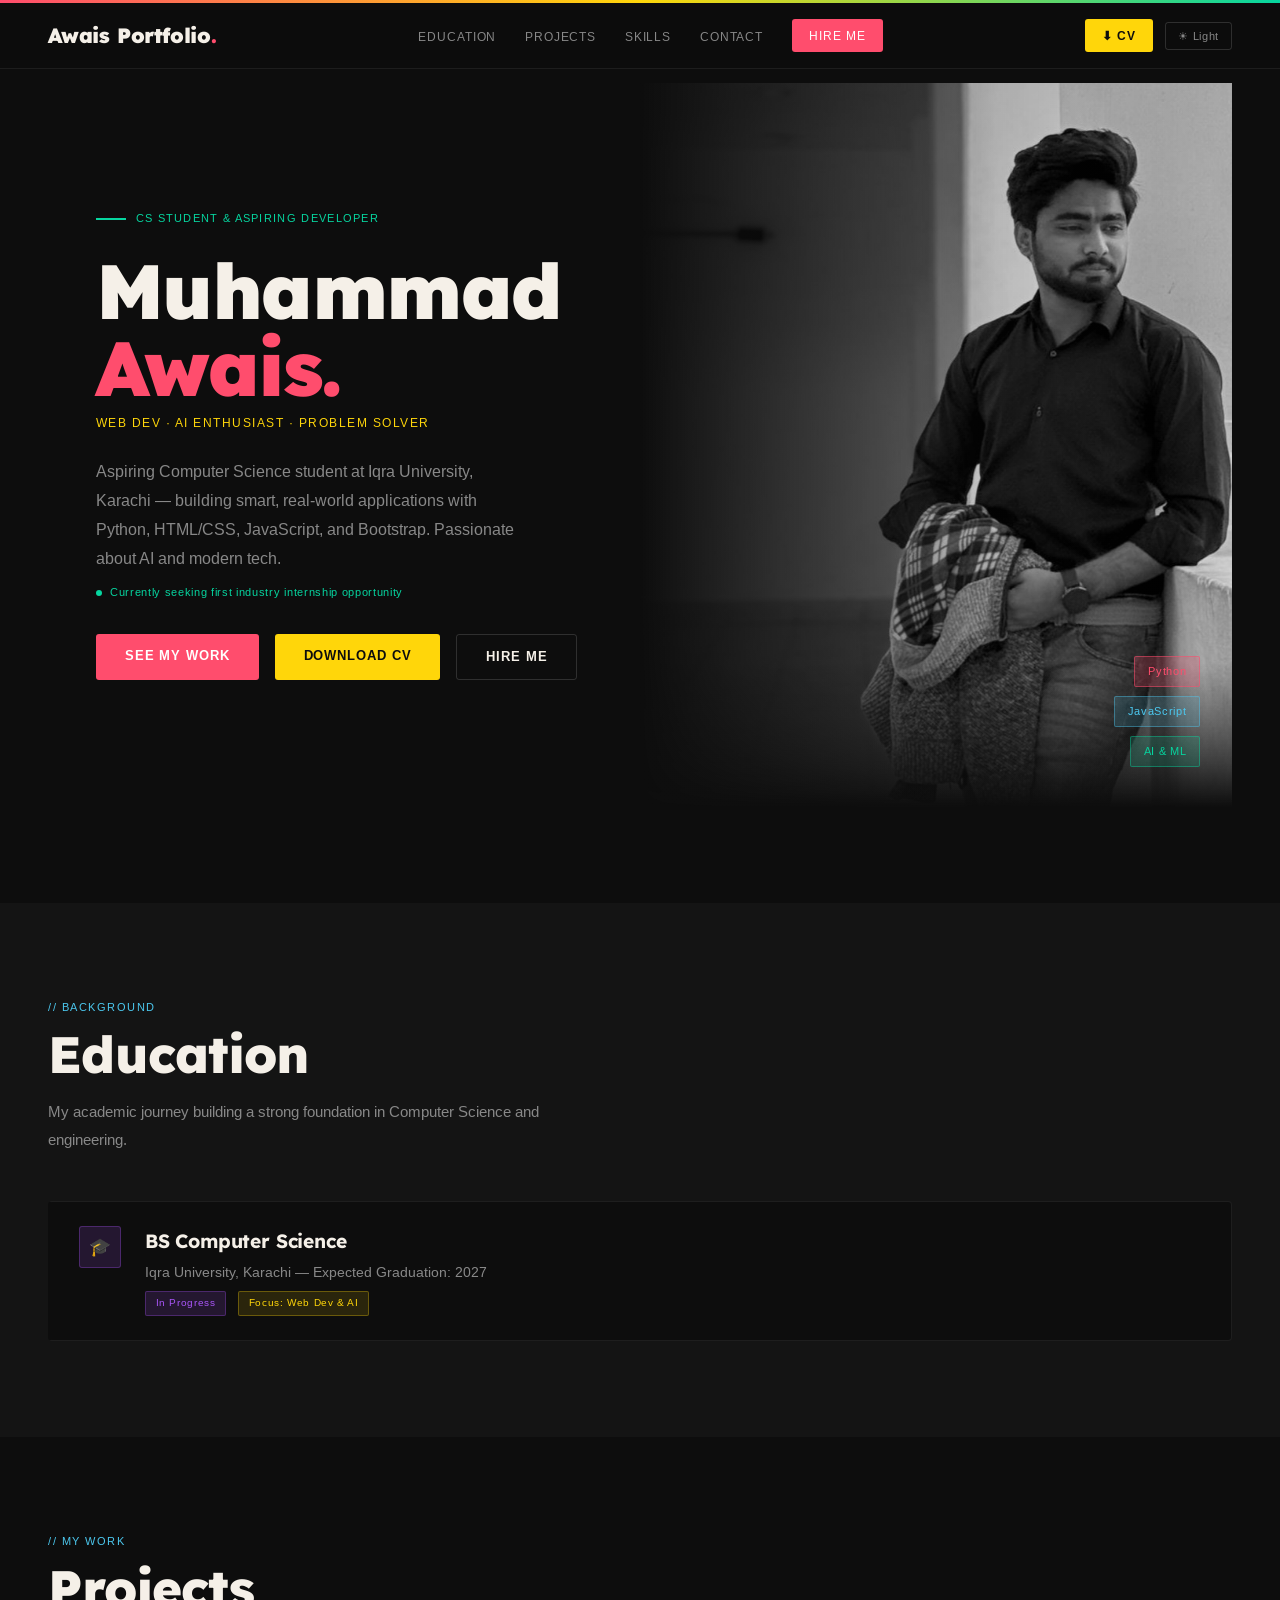
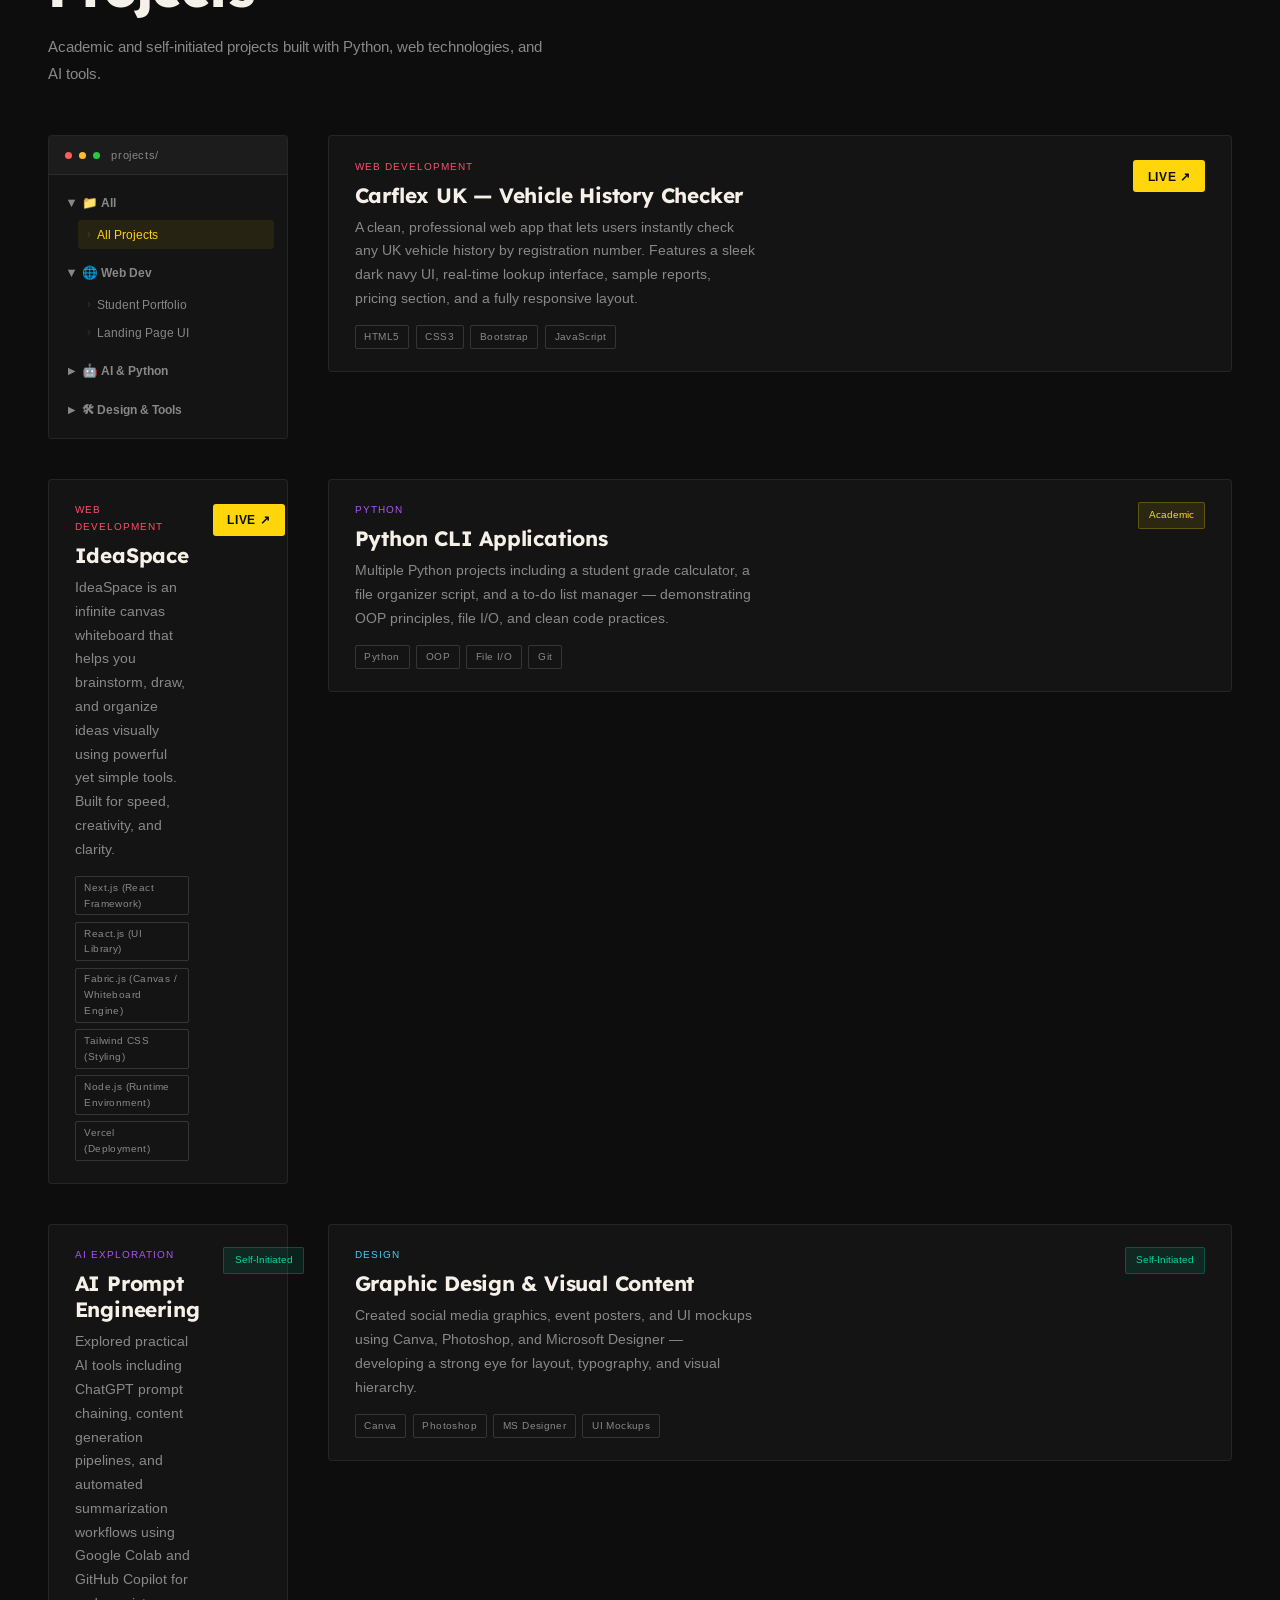
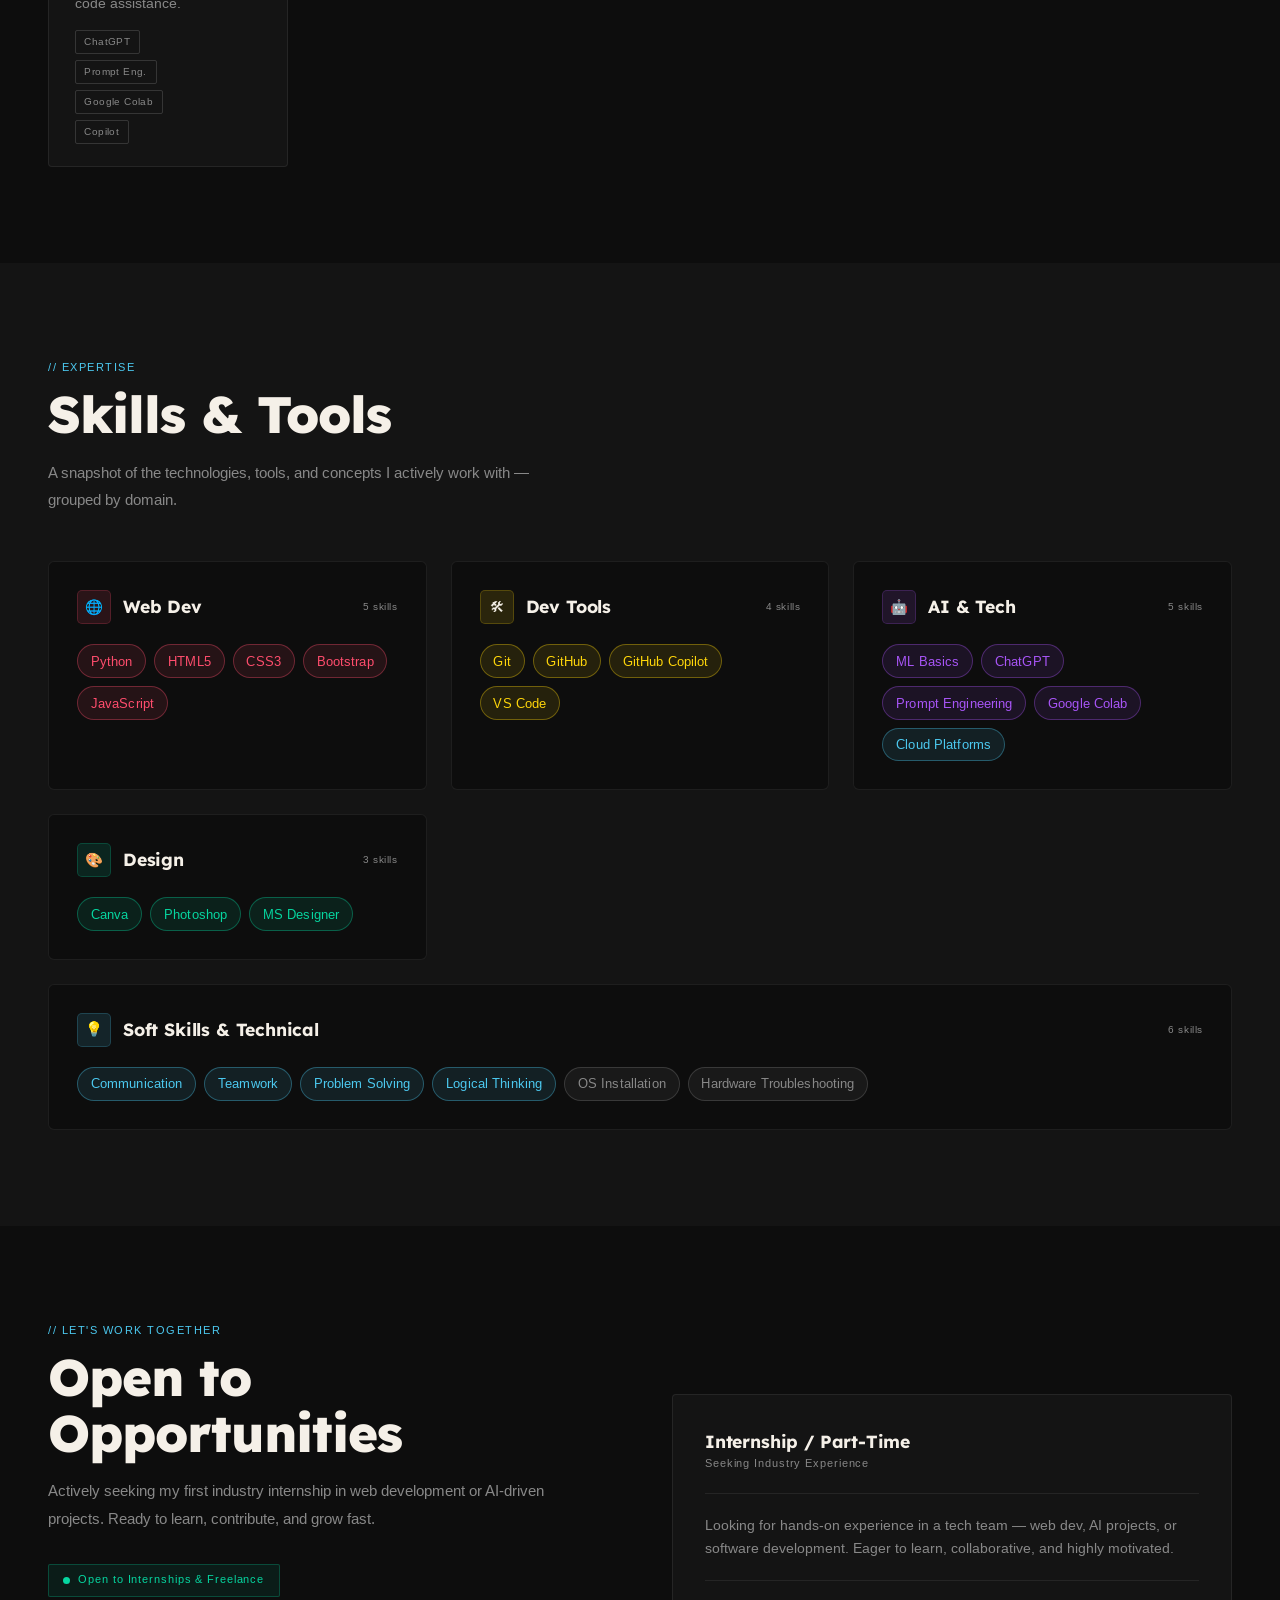
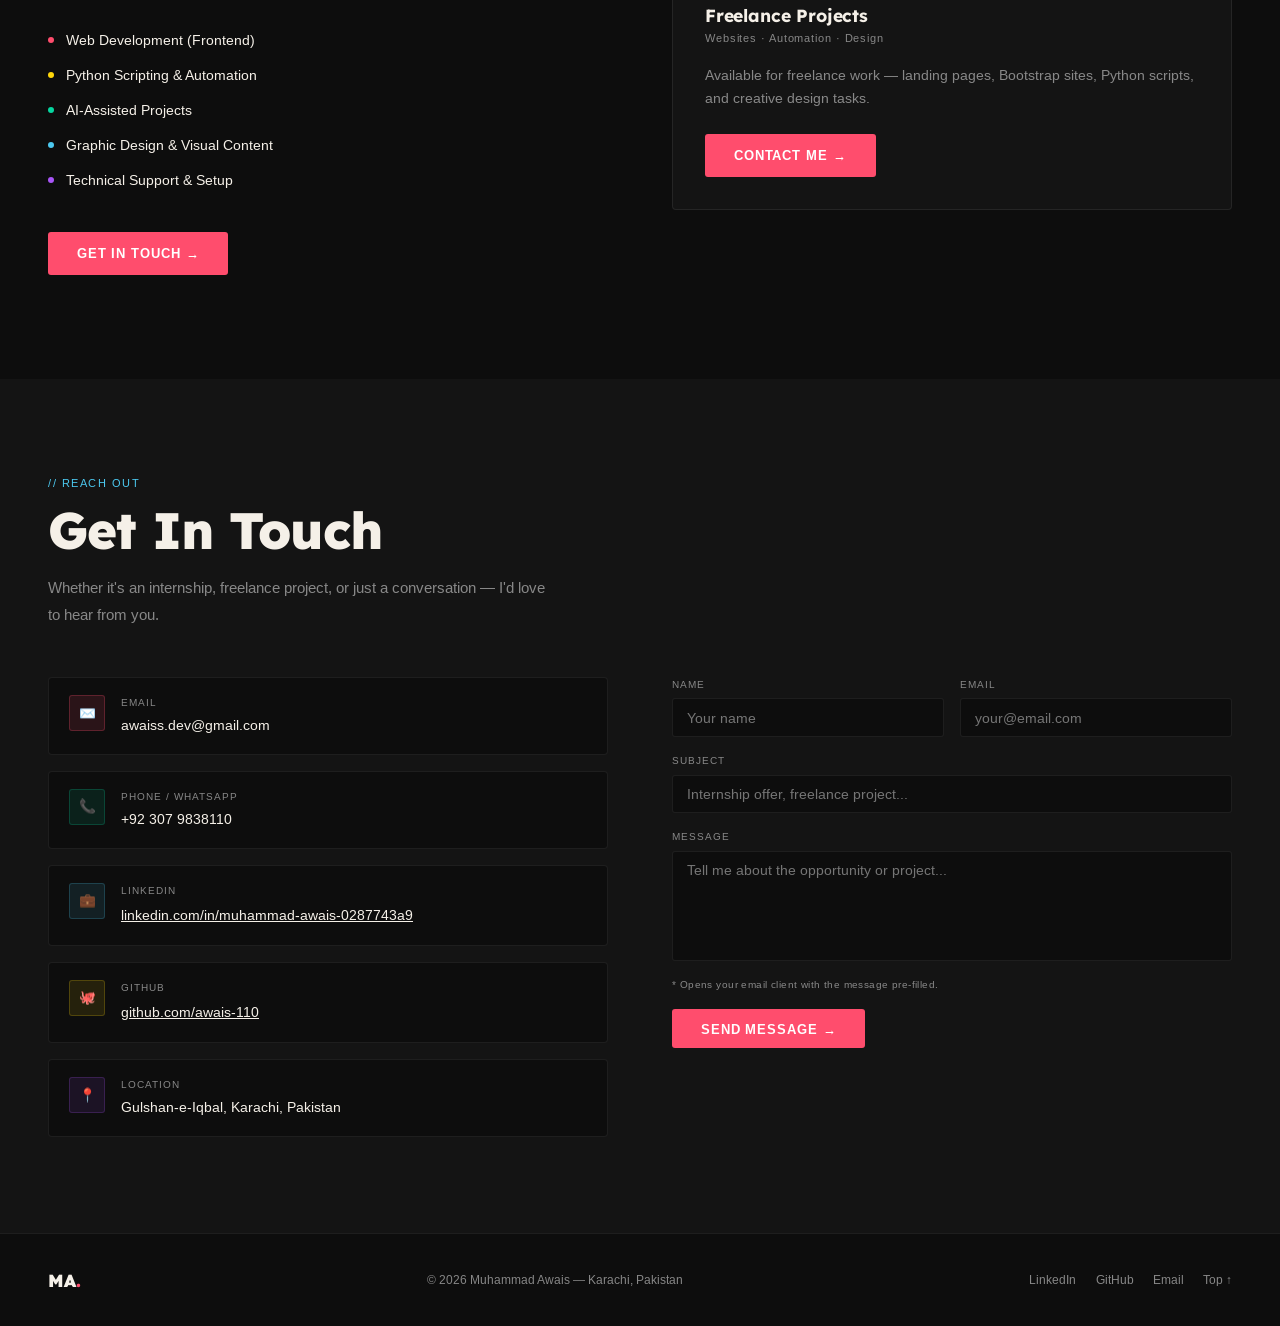
==== commit ab2c8fc8: "Update index.html" ====
--- a/index.html
+++ b/index.html
@@ -473,15 +473,7 @@
           <div class="proj-cat cat-web">Web Development</div>
           <div class="proj-name">IdeaSpace</div>
           <p class="proj-desc">IdeaSpace is an infinite canvas whiteboard that helps you brainstorm, draw, and organize ideas visually using powerful yet simple tools. Built for speed, creativity, and clarity.</p>
-          <div class="proj-tags">
-  <span class="tag">Next.js (React Framework)</span>
-  <span class="tag">React.js (UI Library)</span>
-  <span class="tag">Fabric.js (Canvas / Whiteboard Engine)</span>
-  <span class="tag">Tailwind CSS (Styling)</span>
-  <span class="tag">JavaScript (ES6+)</span>
-  <span class="tag">HTML5 Canvas API</span>
-  <span class="tag">Node.js (Runtime Environment)</span>
-  <span class="tag">Vercel (Deployment)</span>
+          <div class="proj-tags"> <span class="tag">Next.js (React Framework)</span><span class="tag">React.js (UI Library)</span><span class="tag">Fabric.js (Canvas / Whiteboard Engine)</span><span class="tag">Tailwind CSS (Styling)</span><span class="tag">Node.js (Runtime Environment)</span><span class="tag">Vercel (Deployment)</span>
 </div>
         </div>
                 <a href="https://ideaspace-110.vercel.app/" target="_blank" rel="noopener noreferrer" class="proj-live-btn">Live ↗</a>
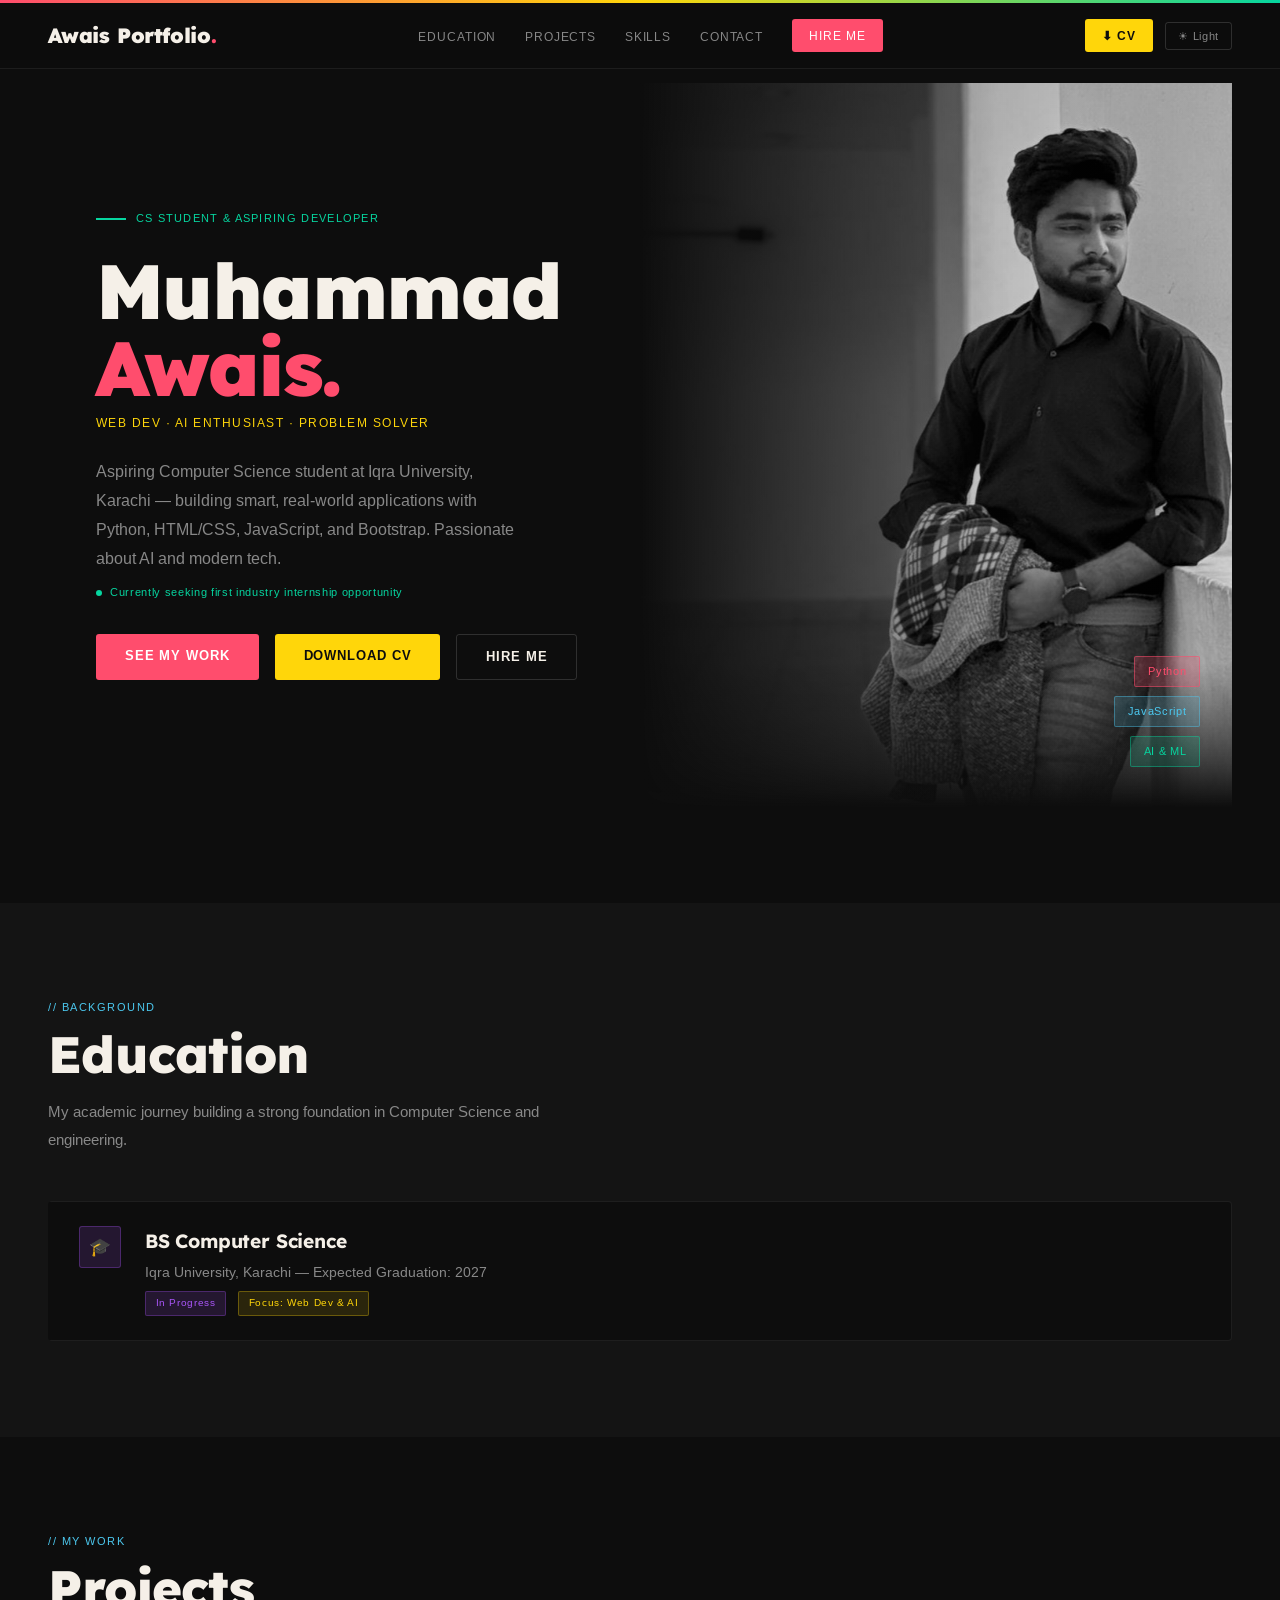
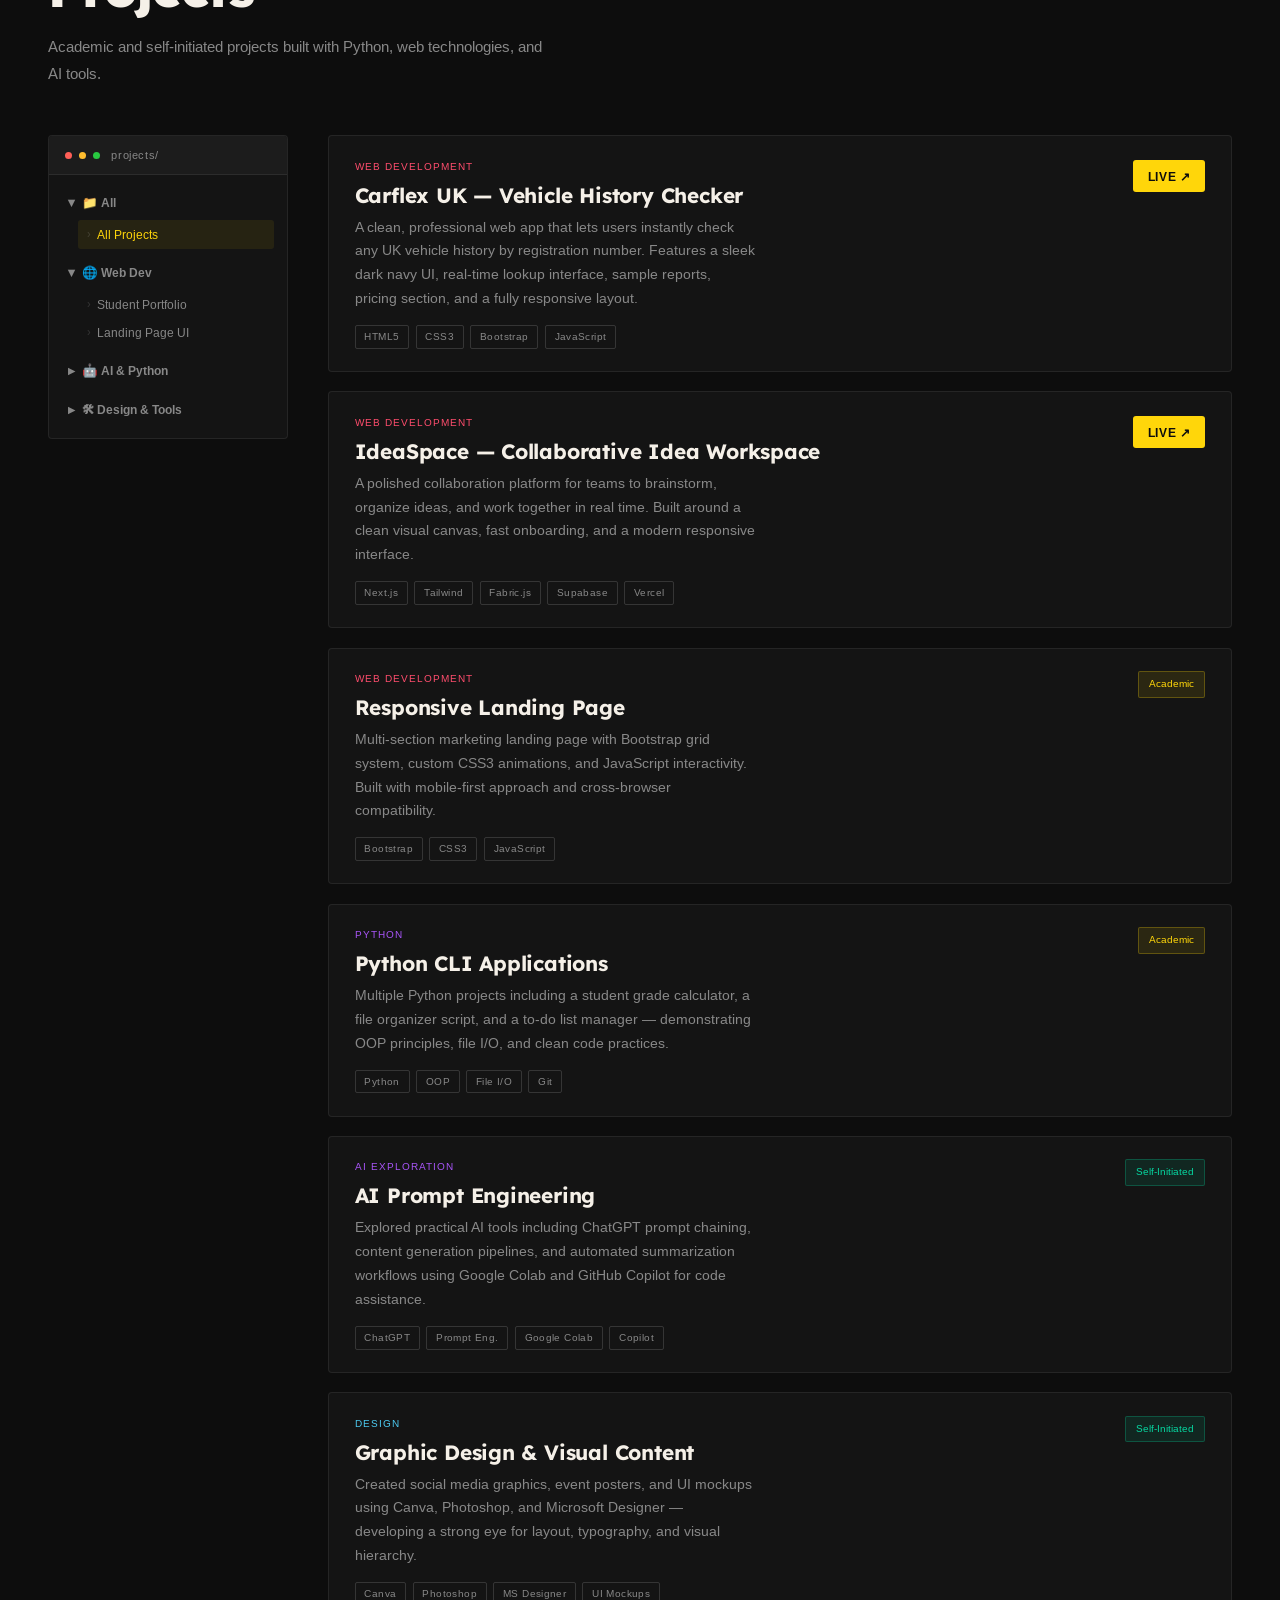
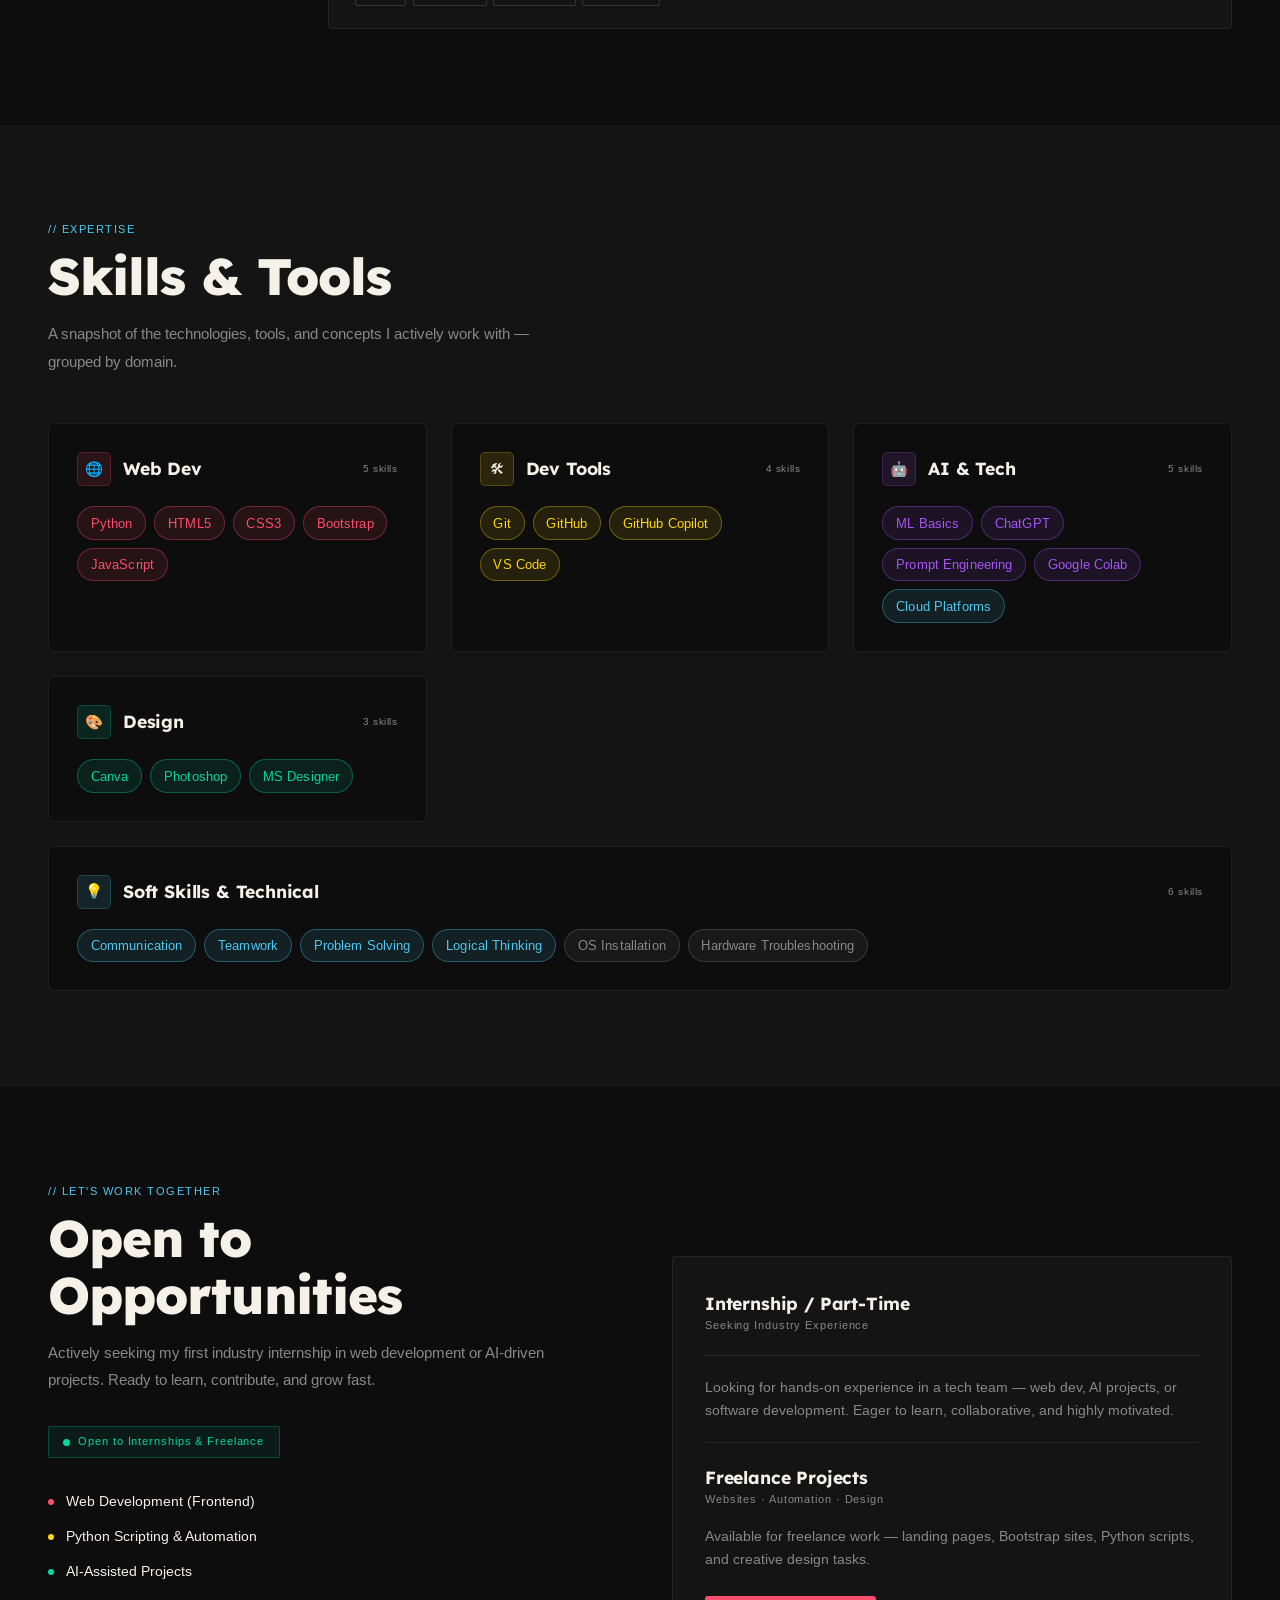
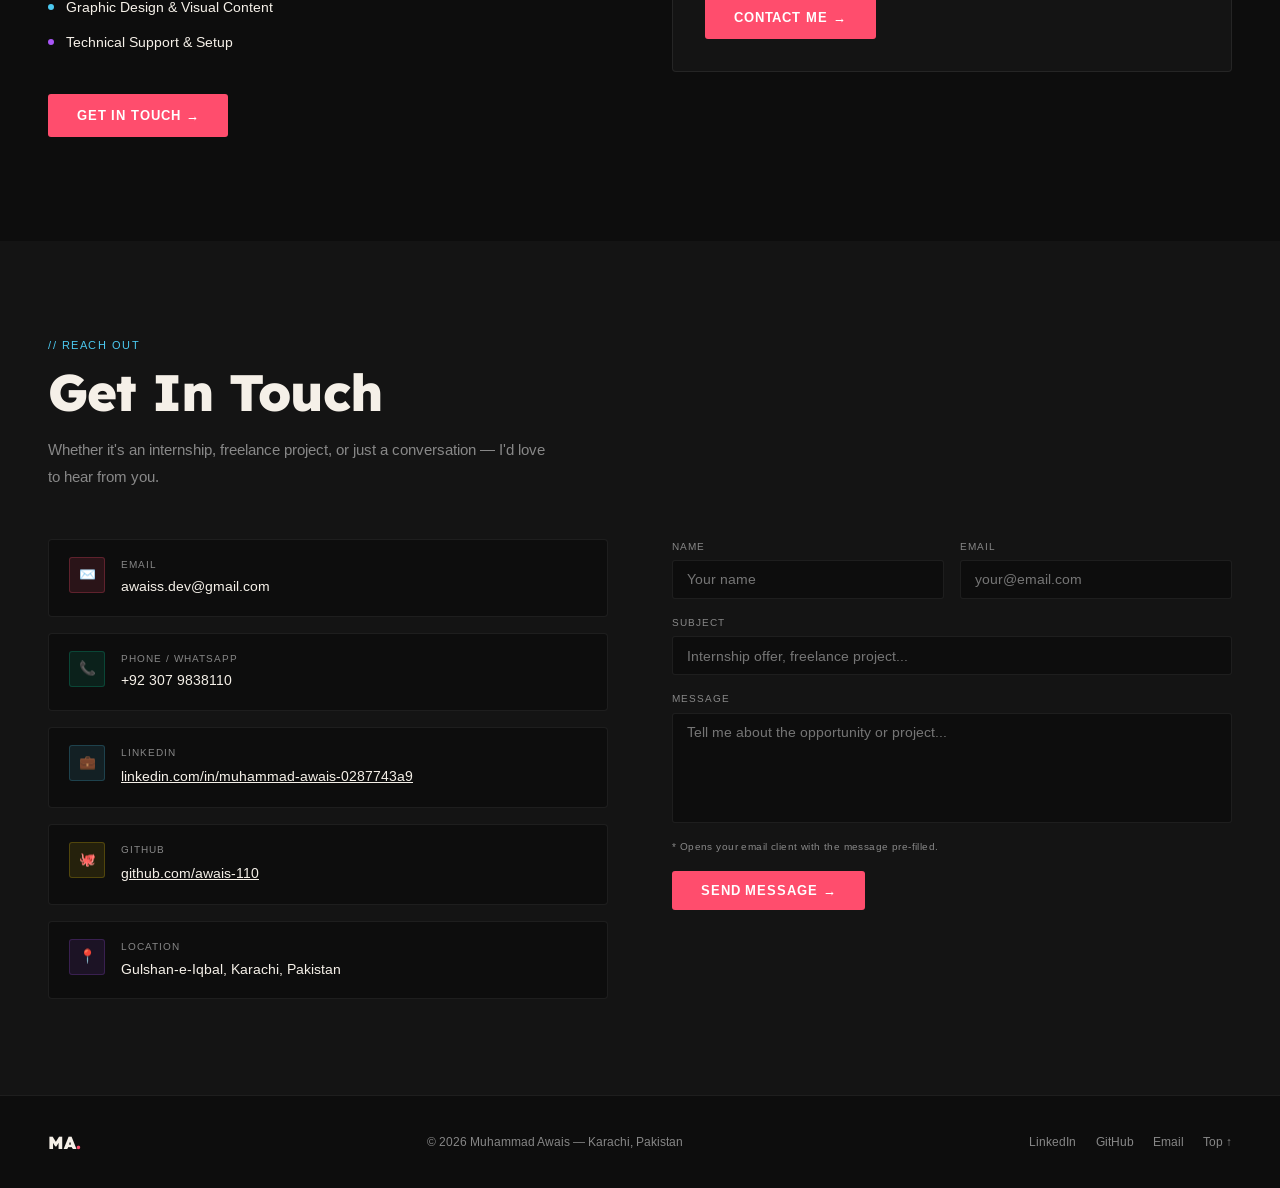
==== commit ef222b76: "Update index.html" ====
--- a/index.html
+++ b/index.html
@@ -466,17 +466,23 @@
         </div>
         <a href="https://carlfex-uk.netlify.app/" target="_blank" rel="noopener noreferrer" class="proj-live-btn">Live ↗</a>
       </div>
-      </div>
-     
       <div class="proj-card" data-cat="web">
         <div class="proj-info">
           <div class="proj-cat cat-web">Web Development</div>
-          <div class="proj-name">IdeaSpace</div>
-          <p class="proj-desc">IdeaSpace is an infinite canvas whiteboard that helps you brainstorm, draw, and organize ideas visually using powerful yet simple tools. Built for speed, creativity, and clarity.</p>
-          <div class="proj-tags"> <span class="tag">Next.js (React Framework)</span><span class="tag">React.js (UI Library)</span><span class="tag">Fabric.js (Canvas / Whiteboard Engine)</span><span class="tag">Tailwind CSS (Styling)</span><span class="tag">Node.js (Runtime Environment)</span><span class="tag">Vercel (Deployment)</span>
-</div>
-        </div>
-                <a href="https://ideaspace-110.vercel.app/" target="_blank" rel="noopener noreferrer" class="proj-live-btn">Live ↗</a>
+          <div class="proj-name">IdeaSpace — Collaborative Idea Workspace</div>
+          <p class="proj-desc">A polished collaboration platform for teams to brainstorm, organize ideas, and work together in real time. Built around a clean visual canvas, fast onboarding, and a modern responsive interface.</p>
+          <div class="proj-tags"><span class="tag">Next.js</span><span class="tag">Tailwind</span><span class="tag">Fabric.js</span><span class="tag">Supabase</span><span class="tag">Vercel</span></div>
+        </div>
+        <a href="https://ideaspace-110.vercel.app/" target="_blank" rel="noopener noreferrer" class="proj-live-btn">Live ↗</a>
+      </div>
+      <div class="proj-card" data-cat="web">
+        <div class="proj-info">
+          <div class="proj-cat cat-web">Web Development</div>
+          <div class="proj-name">Responsive Landing Page</div>
+          <p class="proj-desc">Multi-section marketing landing page with Bootstrap grid system, custom CSS3 animations, and JavaScript interactivity. Built with mobile-first approach and cross-browser compatibility.</p>
+          <div class="proj-tags"><span class="tag">Bootstrap</span><span class="tag">CSS3</span><span class="tag">JavaScript</span></div>
+        </div>
+        <span class="proj-status status-academic">Academic</span>
       </div>
       <div class="proj-card" data-cat="ai">
         <div class="proj-info">
